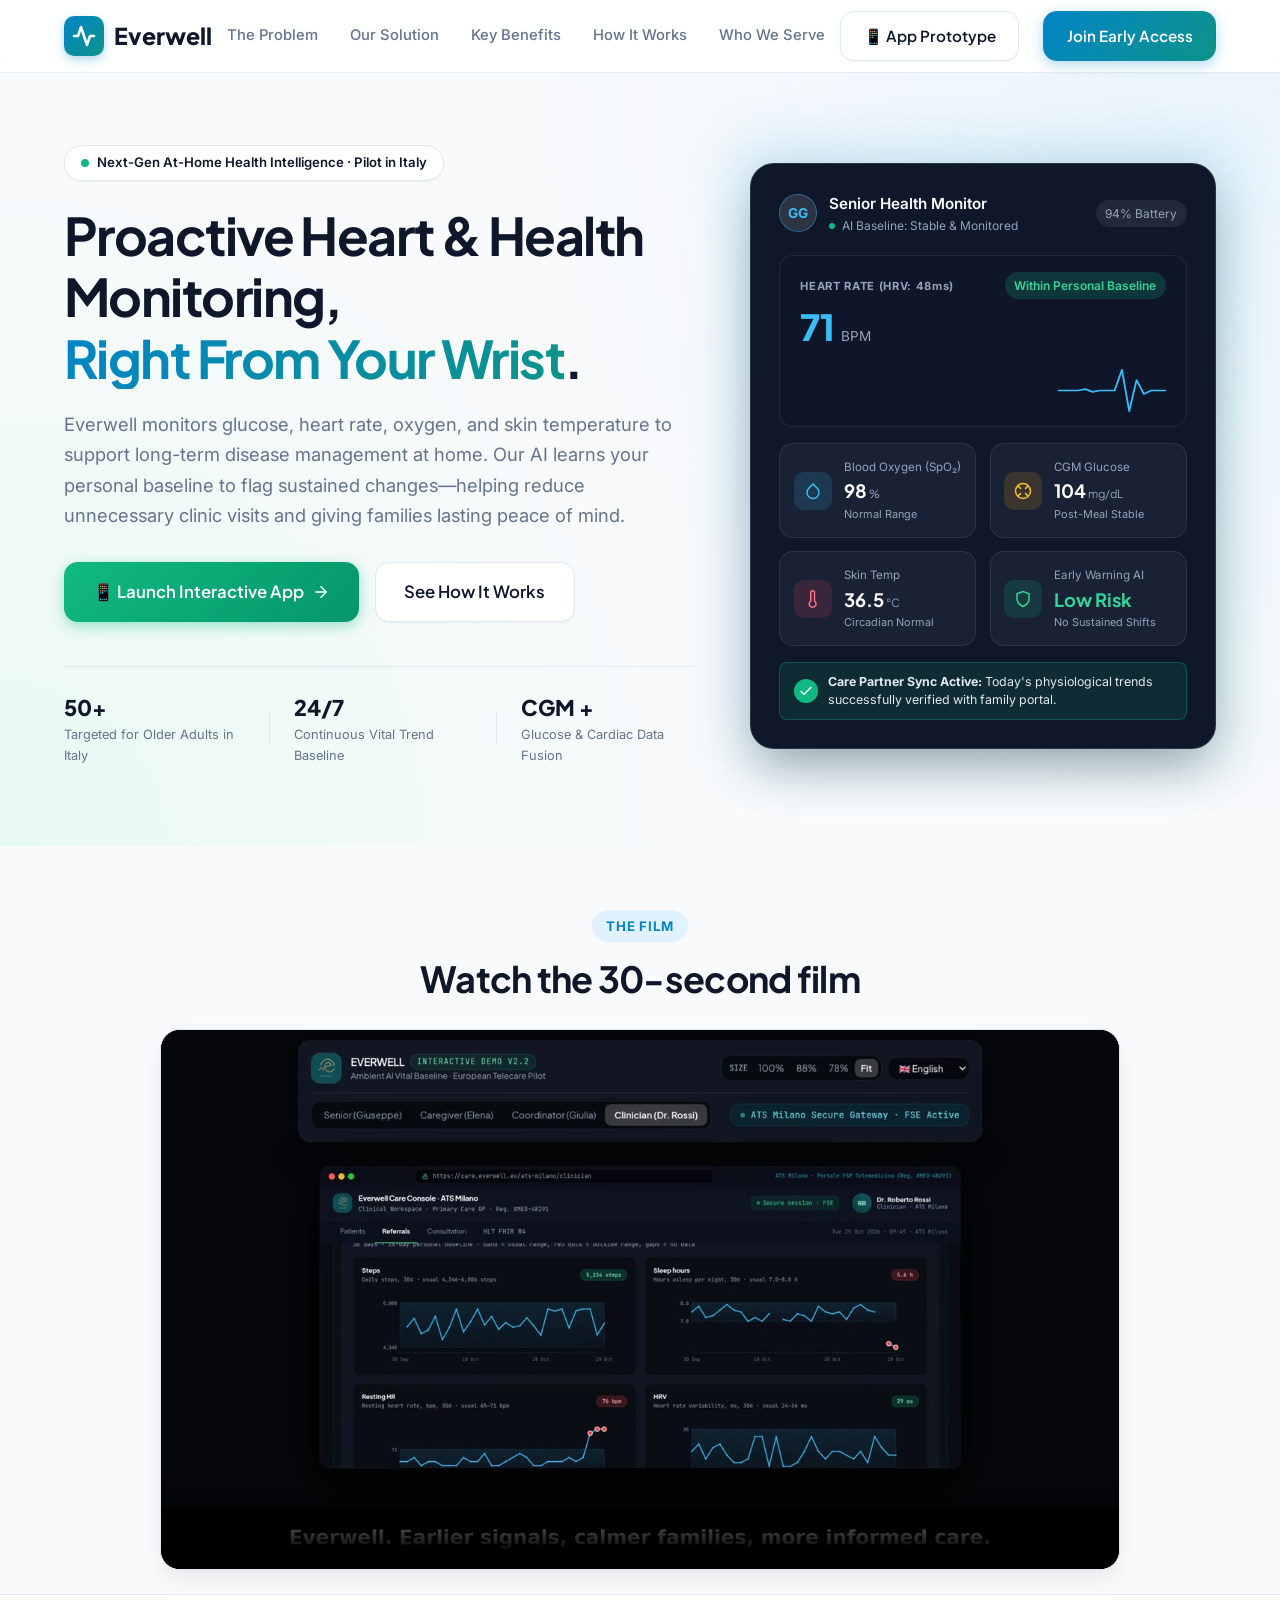
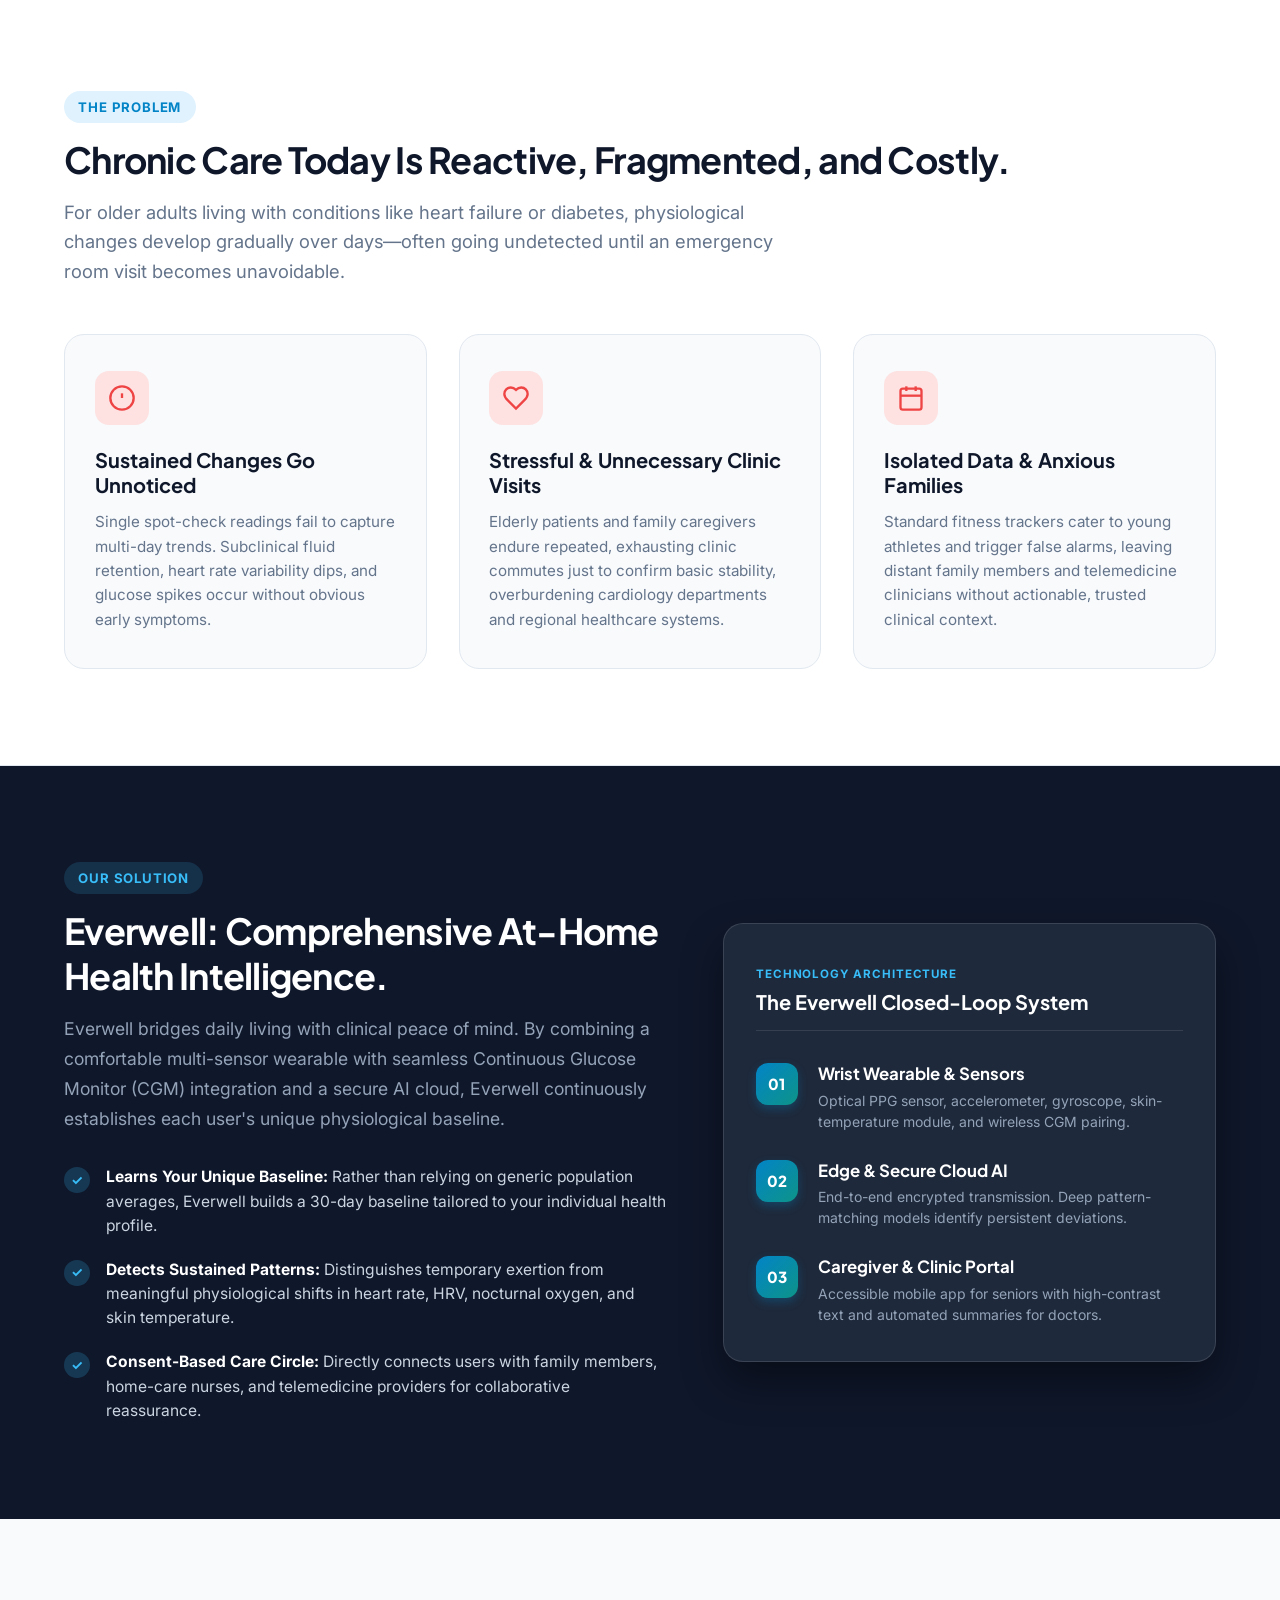
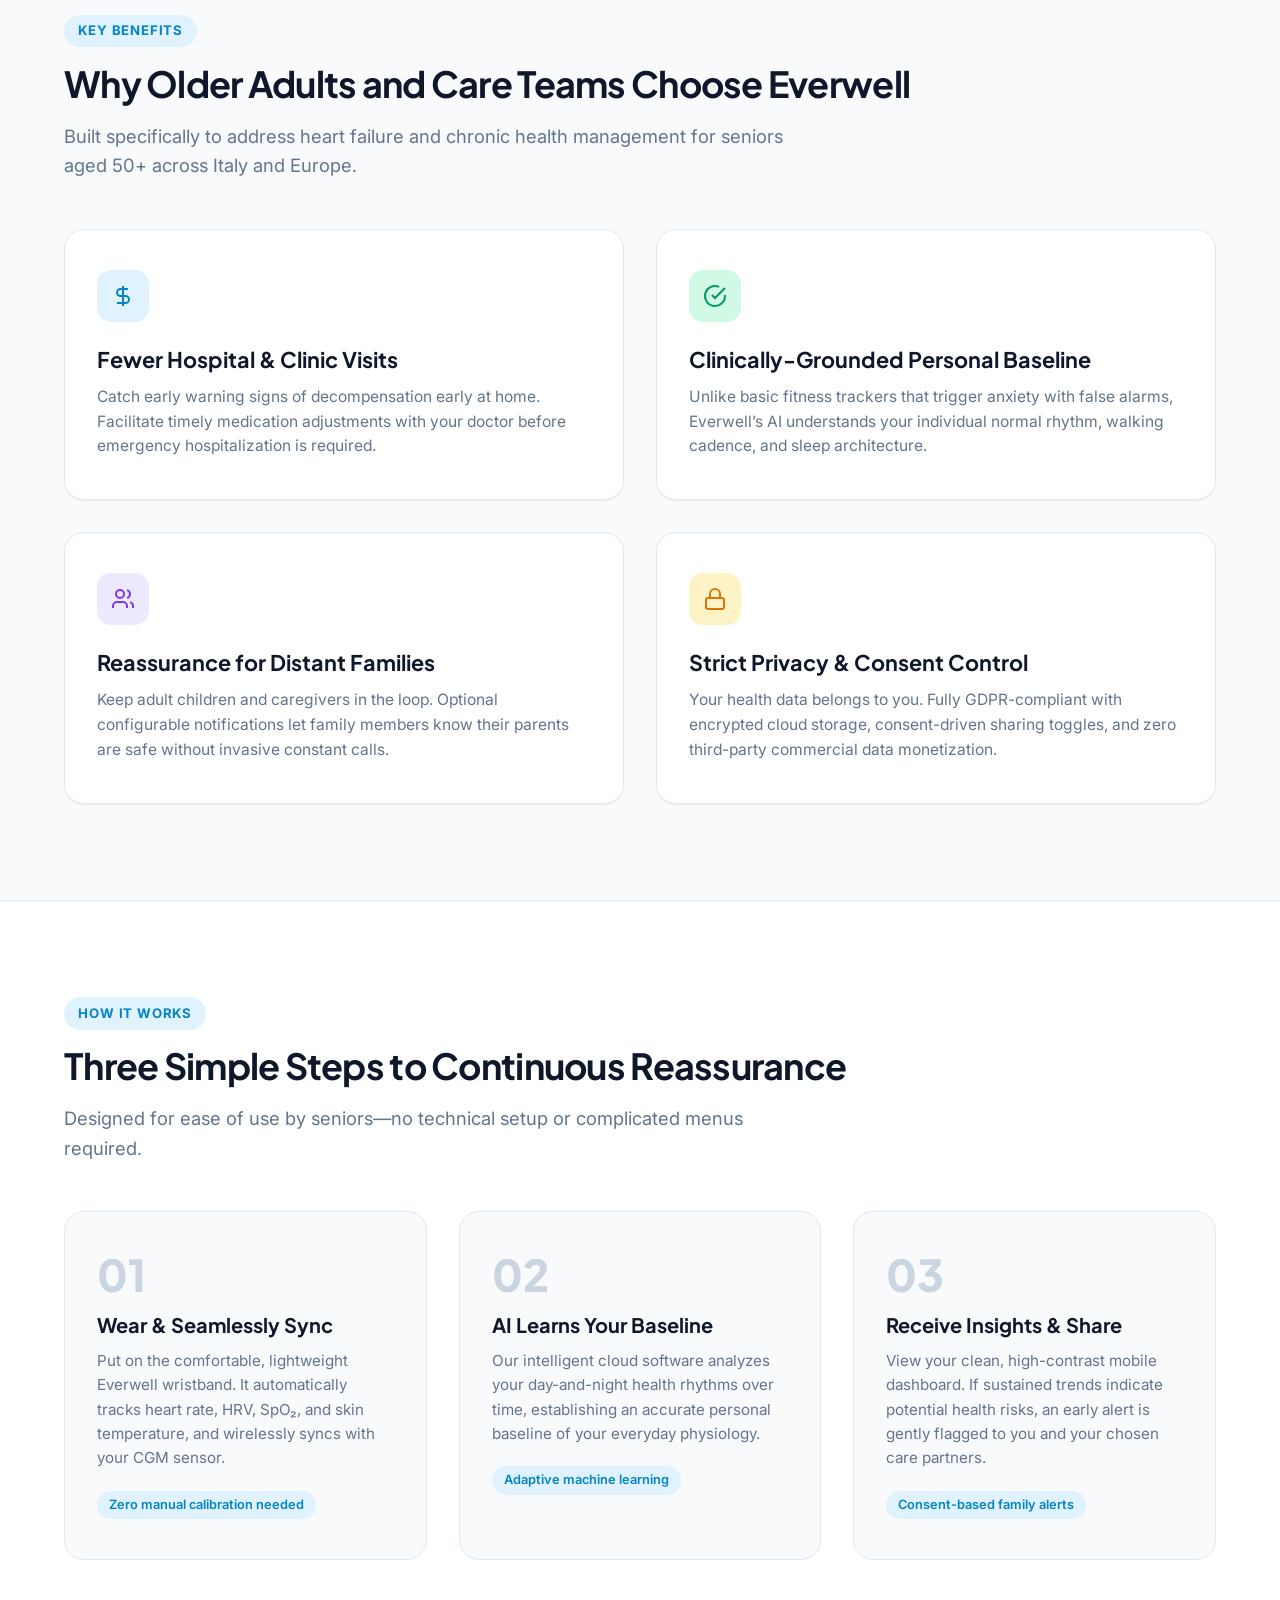
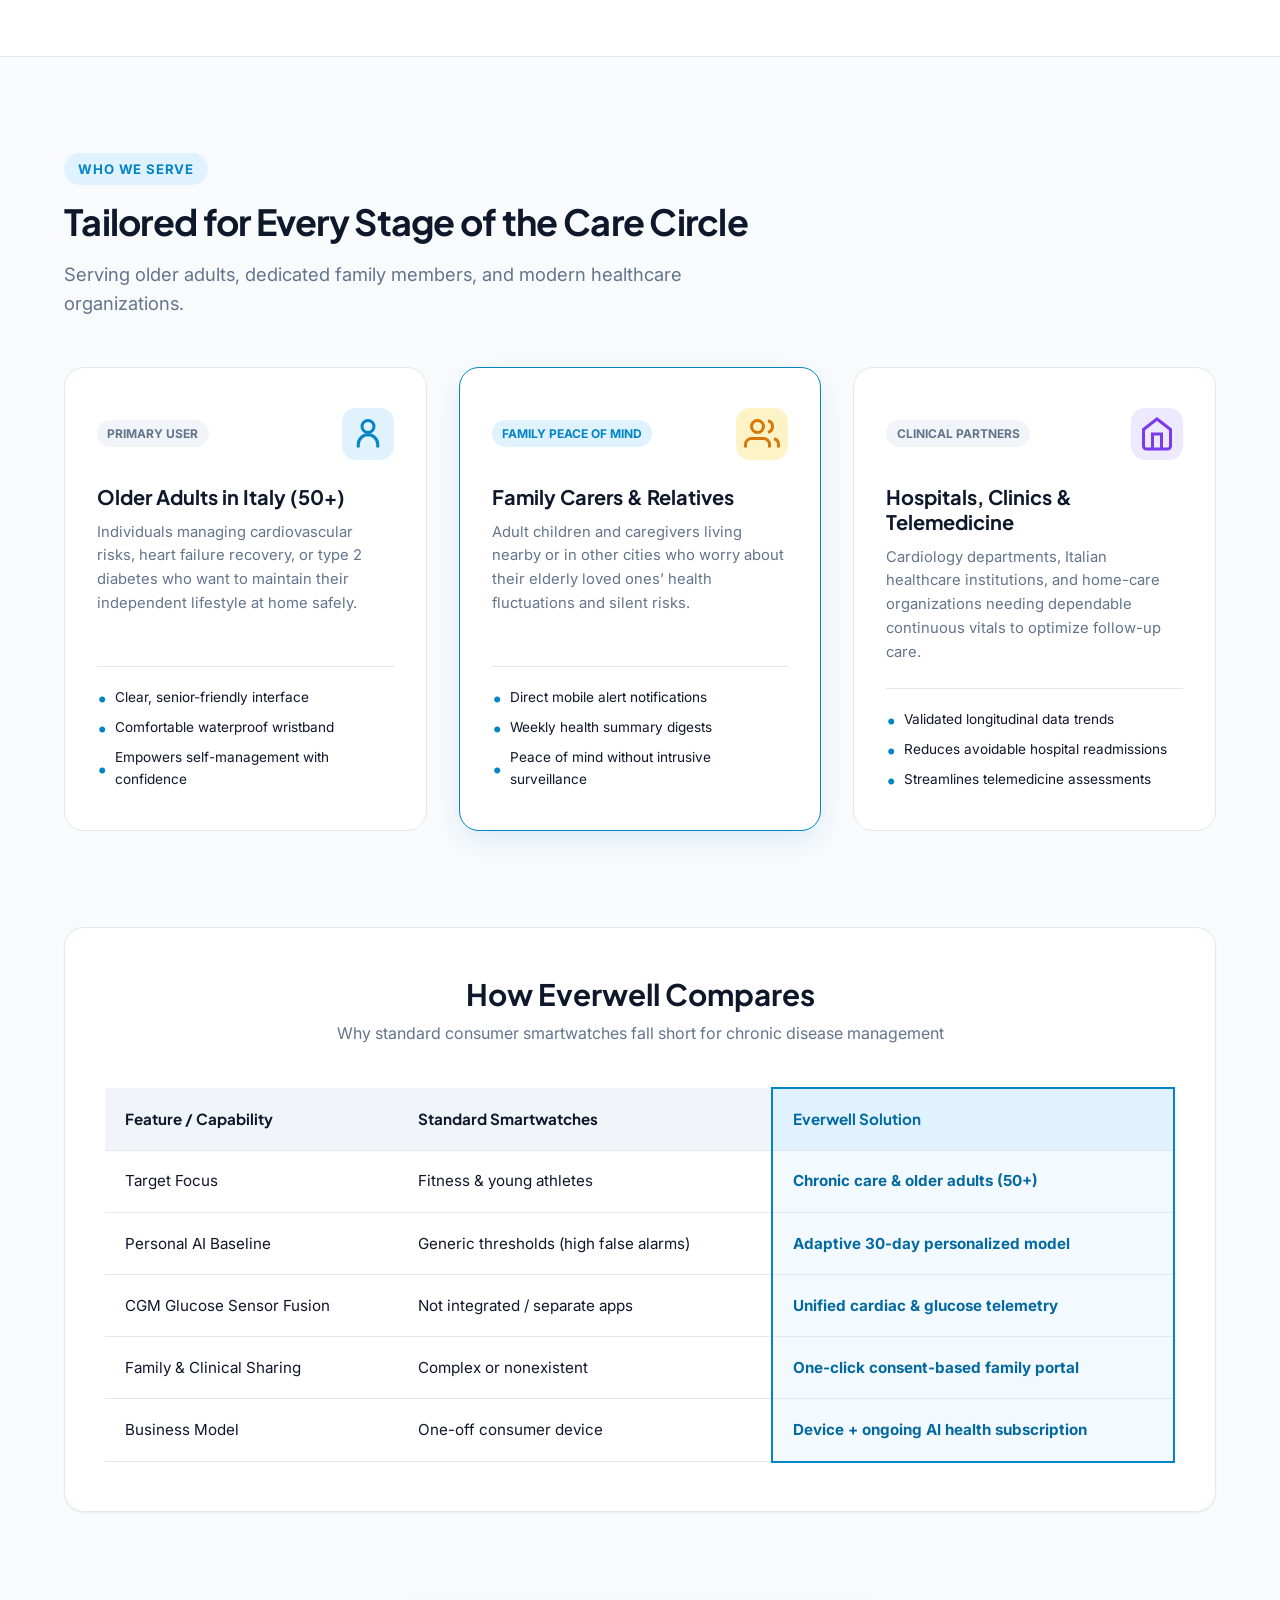
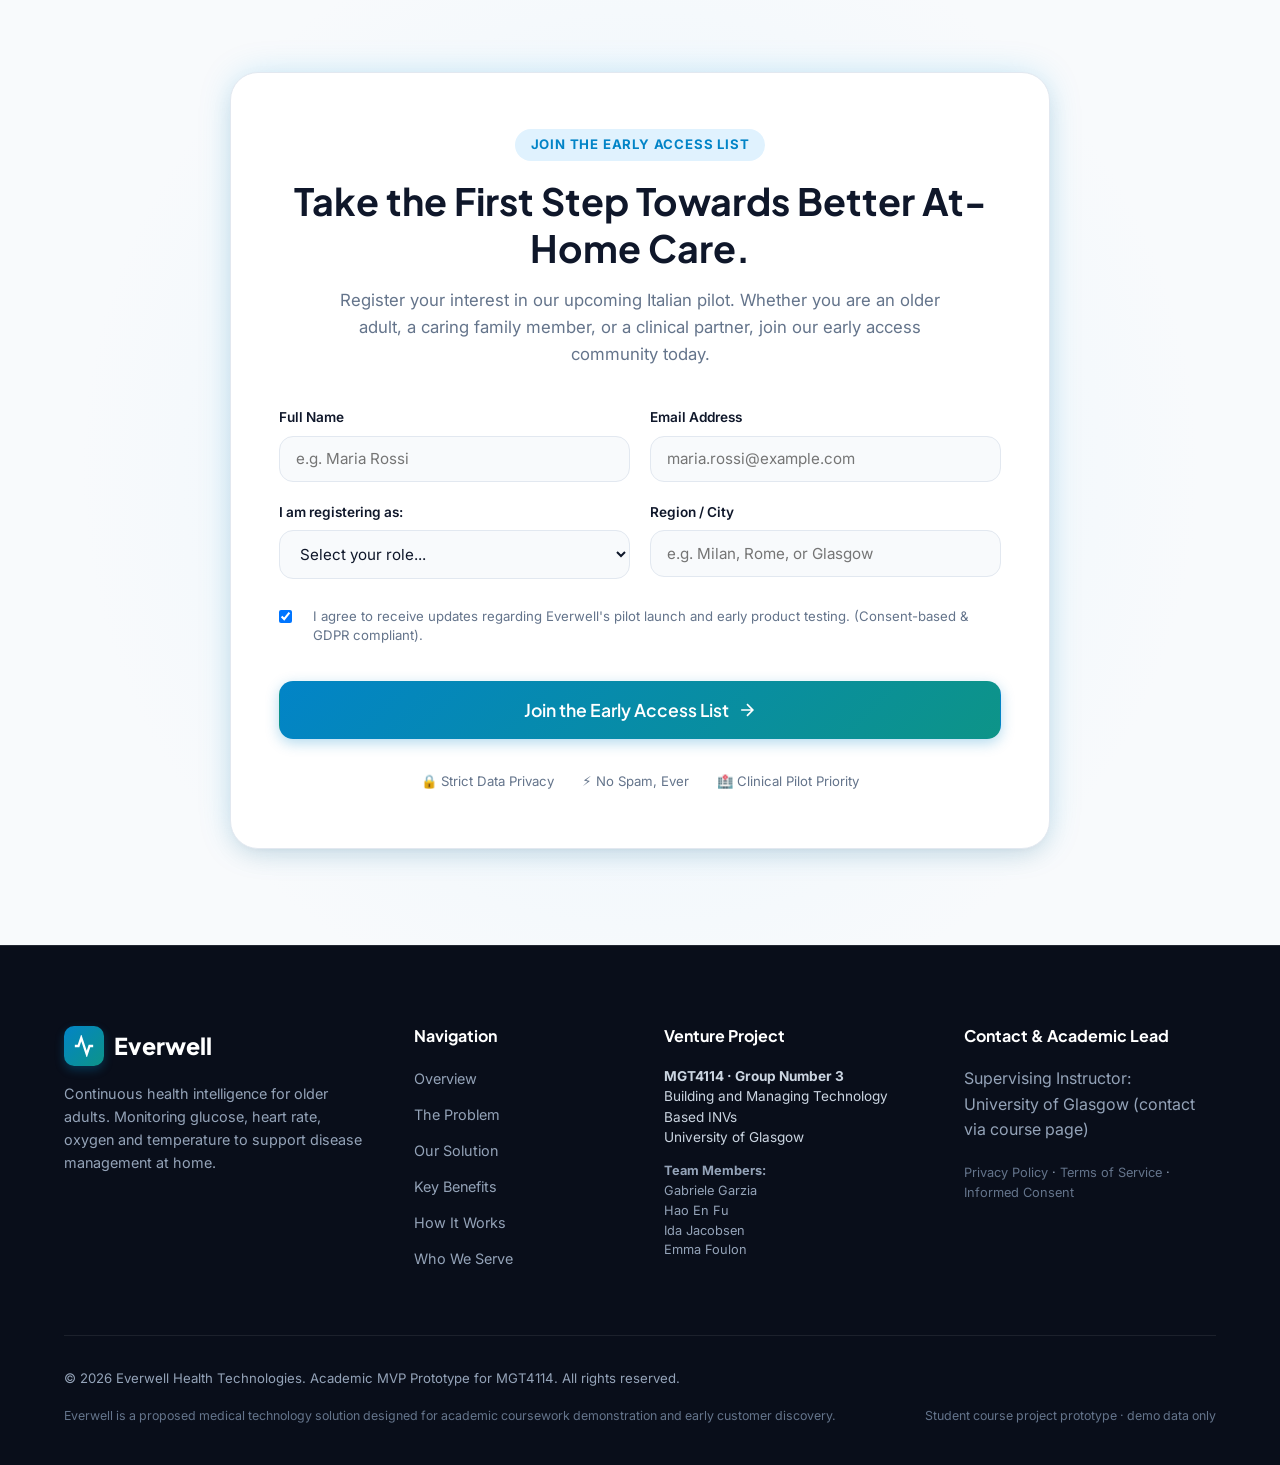
==== index.html @ 35a6221a "Publish Everwell site with app prototype and 30-second film" ====
<!DOCTYPE html>
<html lang="en">
<head>
  <meta charset="UTF-8">
  <meta name="viewport" content="width=device-width, initial-scale=1.0">
  <title>Everwell | Continuous AI Vital Monitoring & At-Home Care</title>
  <meta name="description" content="Everwell monitors glucose, heart rate, oxygen and temperature to support disease management at home and reduce unnecessary clinic visits for older adults.">
  <link rel="preconnect" href="https://fonts.googleapis.com">
  <link rel="preconnect" href="https://fonts.gstatic.com" crossorigin>
  <link href="https://fonts.googleapis.com/css2?family=Plus+Jakarta+Sans:wght@400;500;600;700;800&family=Inter:wght@300;400;500;600&display=swap" rel="stylesheet">
  <link rel="stylesheet" href="styles.css">
</head>
<body>

  <!-- Navigation Bar -->
  <header class="site-header" id="header">
    <div class="container nav-container">
      <a href="#hero" class="brand-logo">
        <div class="logo-icon">
          <svg width="24" height="24" viewBox="0 0 24 24" fill="none" stroke="currentColor" stroke-width="2.5" stroke-linecap="round" stroke-linejoin="round">
            <path d="M22 12h-4l-3 9L9 3l-3 9H2"/>
          </svg>
        </div>
        <span class="logo-text">Everwell</span>
      </a>

      <nav class="nav-links" id="navMenu">
        <a href="#problem">The Problem</a>
        <a href="#solution">Our Solution</a>
        <a href="#benefits">Key Benefits</a>
        <a href="#how-it-works">How It Works</a>
        <a href="#who-we-serve">Who We Serve</a>
      </nav>

      <div class="nav-actions">
        <a href="app.html" target="_blank" class="btn btn-secondary nav-cta" style="margin-right: 8px;">📱 App Prototype</a>
        <a href="#cta" class="btn btn-primary nav-cta">Join Early Access</a>
        <button class="mobile-toggle" id="menuToggle" aria-label="Toggle navigation">
          <span></span><span></span><span></span>
        </button>
      </div>
    </div>
  </header>

  <main>
    <!-- 2. Hero Section -->
    <section class="hero-section" id="hero">
      <div class="container hero-container">
        <div class="hero-content">
          <div class="badge-pill">
            <span class="pulse-dot"></span>
            <span>Next-Gen At-Home Health Intelligence · Pilot in Italy</span>
          </div>
          <h1 class="hero-title">
            Proactive Heart & Health Monitoring, <span class="gradient-text">Right From Your Wrist</span>.
          </h1>
          <p class="hero-subtitle">
            Everwell monitors glucose, heart rate, oxygen, and skin temperature to support long-term disease management at home. Our AI learns your personal baseline to flag sustained changes—helping reduce unnecessary clinic visits and giving families lasting peace of mind.
          </p>
          <div class="hero-cta-group">
            <a href="app.html" target="_blank" class="btn btn-primary btn-lg" style="background: linear-gradient(135deg, #10b981 0%, #059669 100%); border: none; box-shadow: 0 4px 14px rgba(16, 185, 129, 0.4);">
              <span>📱 Launch Interactive App</span>
              <svg width="18" height="18" viewBox="0 0 24 24" fill="none" stroke="currentColor" stroke-width="2" stroke-linecap="round" stroke-linejoin="round"><path d="M5 12h14M12 5l7 7-7 7"/></svg>
            </a>
            <a href="#how-it-works" class="btn btn-secondary btn-lg">
              <span>See How It Works</span>
            </a>
          </div>
          
          <div class="hero-trust-metrics">
            <div class="metric-item">
              <span class="metric-num">50+</span>
              <span class="metric-desc">Targeted for Older Adults in Italy</span>
            </div>
            <div class="metric-divider"></div>
            <div class="metric-item">
              <span class="metric-num">24/7</span>
              <span class="metric-desc">Continuous Vital Trend Baseline</span>
            </div>
            <div class="metric-divider"></div>
            <div class="metric-item">
              <span class="metric-num">CGM +</span>
              <span class="metric-desc">Glucose & Cardiac Data Fusion</span>
            </div>
          </div>
        </div>

        <div class="hero-visual">
          <div class="device-card-wrapper">
            <div class="card-glow"></div>
            <div class="vital-monitor-mockup">
              <div class="mockup-header">
                <div class="patient-info">
                  <div class="avatar-ring">
                    <span class="avatar-text">GG</span>
                  </div>
                  <div>
                    <div class="patient-name">Senior Health Monitor</div>
                    <div class="patient-status">
                      <span class="status-indicator live"></span>
                      <span>AI Baseline: Stable & Monitored</span>
                    </div>
                  </div>
                </div>
                <div class="battery-badge">94% Battery</div>
              </div>

              <!-- Main ECG / Heart Wave -->
              <div class="ecg-monitor">
                <div class="ecg-metric-row">
                  <div class="ecg-value-group">
                    <span class="ecg-label">HEART RATE (HRV: 48ms)</span>
                    <div class="ecg-number-wrap">
                      <span class="ecg-number" id="liveHeartRate">72</span>
                      <span class="ecg-unit">BPM</span>
                    </div>
                  </div>
                  <span class="trend-tag good">Within Personal Baseline</span>
                </div>
                <div class="ecg-wave-container">
                  <svg class="ecg-svg" viewBox="0 0 500 80" preserveAspectRatio="none">
                    <path class="ecg-path" d="M0,40 L60,40 L70,38 L80,42 L90,40 L110,40 L120,10 L130,70 L140,25 L150,45 L160,40 L220,40 L230,38 L240,42 L250,40 L270,40 L280,10 L290,70 L300,25 L310,45 L320,40 L380,40 L390,38 L400,42 L410,40 L430,40 L440,10 L450,70 L460,25 L470,45 L480,40 L500,40" />
                  </svg>
                </div>
              </div>

              <!-- Metrics Grid -->
              <div class="vitals-grid">
                <div class="vital-box">
                  <div class="vital-icon oxygen">
                    <svg width="18" height="18" viewBox="0 0 24 24" fill="none" stroke="currentColor" stroke-width="2"><path d="M12 2.69l5.66 5.66a8 8 0 1 1-11.31 0z"/></svg>
                  </div>
                  <div class="vital-meta">
                    <span class="vital-title">Blood Oxygen (SpO₂)</span>
                    <span class="vital-reading">98<small>%</small></span>
                    <span class="vital-sub">Normal Range</span>
                  </div>
                </div>

                <div class="vital-box">
                  <div class="vital-icon glucose">
                    <svg width="18" height="18" viewBox="0 0 24 24" fill="none" stroke="currentColor" stroke-width="2"><circle cx="12" cy="12" r="10"/><path d="m4.93 4.93 4.24 4.24"/><path d="m14.83 9.17 4.24-4.24"/><path d="m14.83 14.83 4.24 4.24"/><path d="m9.17 14.83-4.24 4.24"/></svg>
                  </div>
                  <div class="vital-meta">
                    <span class="vital-title">CGM Glucose</span>
                    <span class="vital-reading">104<small>mg/dL</small></span>
                    <span class="vital-sub">Post-Meal Stable</span>
                  </div>
                </div>

                <div class="vital-box">
                  <div class="vital-icon temp">
                    <svg width="18" height="18" viewBox="0 0 24 24" fill="none" stroke="currentColor" stroke-width="2"><path d="M14 14.76V3.5a2.5 2.5 0 0 0-5 0v11.26a4.5 4.5 0 1 0 5 0z"/></svg>
                  </div>
                  <div class="vital-meta">
                    <span class="vital-title">Skin Temp</span>
                    <span class="vital-reading">36.5<small>°C</small></span>
                    <span class="vital-sub">Circadian Normal</span>
                  </div>
                </div>

                <div class="vital-box">
                  <div class="vital-icon alert">
                    <svg width="18" height="18" viewBox="0 0 24 24" fill="none" stroke="currentColor" stroke-width="2"><path d="M12 22s8-4 8-10V5l-8-3-8 3v7c0 6 8 10 8 10z"/></svg>
                  </div>
                  <div class="vital-meta">
                    <span class="vital-title">Early Warning AI</span>
                    <span class="vital-reading status-ok">Low Risk</span>
                    <span class="vital-sub">No Sustained Shifts</span>
                  </div>
                </div>
              </div>

              <!-- Live Alert Notification Mockup -->
              <div class="mockup-alert-card">
                <div class="alert-icon-wrap">
                  <svg width="16" height="16" viewBox="0 0 24 24" fill="none" stroke="currentColor" stroke-width="2"><path d="M20 6L9 17l-5-5"/></svg>
                </div>
                <div class="alert-text">
                  <strong>Care Partner Sync Active:</strong> Today's physiological trends successfully verified with family portal.
                </div>
              </div>

            </div>
          </div>
        </div>
      </div>
    </section>

    <!-- Film Section (added) -->
    <section class="film-section" id="film" style="padding: 64px 0 24px;">
      <div class="container" style="text-align: center;">
        <div class="section-badge">The Film</div>
        <h2 class="section-title">Watch the 30-second film</h2>
        <div style="max-width: 960px; margin: 28px auto 0; border-radius: var(--radius-lg); overflow: hidden; box-shadow: var(--shadow-lg); border: 1px solid var(--border); background: #0f172a;">
          <video id="everwellFilm" controls playsinline preload="metadata" poster="assets/Everwell-ad-poster.jpg" style="display: block; width: 100%; height: auto; aspect-ratio: 16 / 9;">
            <source src="assets/Everwell-ad-28s.mp4" type="video/mp4">
            Your browser does not support embedded video. <a href="assets/Everwell-ad-28s.mp4">Download the film</a>.
          </video>
        </div>
      </div>
    </section>

    <!-- 3. The Problem Section -->
    <section class="problem-section" id="problem">
      <div class="container">
        <div class="section-badge">The Problem</div>
        <h2 class="section-title">
          Chronic Care Today Is Reactive, Fragmented, and Costly.
        </h2>
        <p class="section-lead">
          For older adults living with conditions like heart failure or diabetes, physiological changes develop gradually over days—often going undetected until an emergency room visit becomes unavoidable.
        </p>

        <div class="problem-grid">
          <div class="problem-card">
            <div class="problem-icon">
              <svg width="28" height="28" viewBox="0 0 24 24" fill="none" stroke="currentColor" stroke-width="2"><circle cx="12" cy="12" r="10"/><line x1="12" y1="8" x2="12" y2="12"/><line x1="12" y1="16" x2="12.01" y2="16"/></svg>
            </div>
            <h3>Sustained Changes Go Unnoticed</h3>
            <p>Single spot-check readings fail to capture multi-day trends. Subclinical fluid retention, heart rate variability dips, and glucose spikes occur without obvious early symptoms.</p>
          </div>

          <div class="problem-card">
            <div class="problem-icon">
              <svg width="28" height="28" viewBox="0 0 24 24" fill="none" stroke="currentColor" stroke-width="2"><path d="M19 14c1.49-1.46 3-3.21 3-5.5A5.5 5.5 0 0 0 16.5 3c-1.76 0-3 .5-4.5 2-1.5-1.5-2.74-2-4.5-2A5.5 5.5 0 0 0 2 8.5c0 2.3 1.5 4.05 3 5.5l7 7Z"/></svg>
            </div>
            <h3>Stressful & Unnecessary Clinic Visits</h3>
            <p>Elderly patients and family caregivers endure repeated, exhausting clinic commutes just to confirm basic stability, overburdening cardiology departments and regional healthcare systems.</p>
          </div>

          <div class="problem-card">
            <div class="problem-icon">
              <svg width="28" height="28" viewBox="0 0 24 24" fill="none" stroke="currentColor" stroke-width="2"><rect width="18" height="18" x="3" y="4" rx="2" ry="2"/><line x1="16" y1="2" x2="16" y2="6"/><line x1="8" y1="2" x2="8" y2="6"/><line x1="3" y1="10" x2="21" y2="10"/></svg>
            </div>
            <h3>Isolated Data & Anxious Families</h3>
            <p>Standard fitness trackers cater to young athletes and trigger false alarms, leaving distant family members and telemedicine clinicians without actionable, trusted clinical context.</p>
          </div>
        </div>
      </div>
    </section>

    <!-- 4. Our Solution Section -->
    <section class="solution-section" id="solution">
      <div class="container">
        <div class="solution-banner">
          <div class="solution-text">
            <div class="section-badge light">Our Solution</div>
            <h2 class="section-title">
              Everwell: Comprehensive At-Home Health Intelligence.
            </h2>
            <p class="solution-desc">
              Everwell bridges daily living with clinical peace of mind. By combining a comfortable multi-sensor wearable with seamless Continuous Glucose Monitor (CGM) integration and a secure AI cloud, Everwell continuously establishes each user's unique physiological baseline.
            </p>
            <ul class="solution-points">
              <li>
                <div class="check-icon">✓</div>
                <div>
                  <strong>Learns Your Unique Baseline:</strong> Rather than relying on generic population averages, Everwell builds a 30-day baseline tailored to your individual health profile.
                </div>
              </li>
              <li>
                <div class="check-icon">✓</div>
                <div>
                  <strong>Detects Sustained Patterns:</strong> Distinguishes temporary exertion from meaningful physiological shifts in heart rate, HRV, nocturnal oxygen, and skin temperature.
                </div>
              </li>
              <li>
                <div class="check-icon">✓</div>
                <div>
                  <strong>Consent-Based Care Circle:</strong> Directly connects users with family members, home-care nurses, and telemedicine providers for collaborative reassurance.
                </div>
              </li>
            </ul>
          </div>
          <div class="solution-infographic">
            <div class="tech-stack-card">
              <div class="tech-header">
                <span class="tech-tag">TECHNOLOGY ARCHITECTURE</span>
                <h4>The Everwell Closed-Loop System</h4>
              </div>
              <div class="tech-steps">
                <div class="tech-node">
                  <div class="tech-node-icon">01</div>
                  <div class="tech-node-content">
                    <h5>Wrist Wearable & Sensors</h5>
                    <p>Optical PPG sensor, accelerometer, gyroscope, skin-temperature module, and wireless CGM pairing.</p>
                  </div>
                </div>
                <div class="tech-node">
                  <div class="tech-node-icon">02</div>
                  <div class="tech-node-content">
                    <h5>Edge & Secure Cloud AI</h5>
                    <p>End-to-end encrypted transmission. Deep pattern-matching models identify persistent deviations.</p>
                  </div>
                </div>
                <div class="tech-node">
                  <div class="tech-node-icon">03</div>
                  <div class="tech-node-content">
                    <h5>Caregiver & Clinic Portal</h5>
                    <p>Accessible mobile app for seniors with high-contrast text and automated summaries for doctors.</p>
                  </div>
                </div>
              </div>
            </div>
          </div>
        </div>
      </div>
    </section>

    <!-- 5. Key Benefits Section -->
    <section class="benefits-section" id="benefits">
      <div class="container">
        <div class="section-badge">Key Benefits</div>
        <h2 class="section-title">
          Why Older Adults and Care Teams Choose Everwell
        </h2>
        <p class="section-lead">
          Built specifically to address heart failure and chronic health management for seniors aged 50+ across Italy and Europe.
        </p>

        <div class="benefits-grid">
          <div class="benefit-card">
            <div class="benefit-header-icon bg-blue">
              <svg width="24" height="24" viewBox="0 0 24 24" fill="none" stroke="currentColor" stroke-width="2"><path d="M12 2v20M17 5H9.5a3.5 3.5 0 0 0 0 7h5a3.5 3.5 0 0 1 0 7H6"/></svg>
            </div>
            <h3>Fewer Hospital & Clinic Visits</h3>
            <p>Catch early warning signs of decompensation early at home. Facilitate timely medication adjustments with your doctor before emergency hospitalization is required.</p>
          </div>

          <div class="benefit-card">
            <div class="benefit-header-icon bg-emerald">
              <svg width="24" height="24" viewBox="0 0 24 24" fill="none" stroke="currentColor" stroke-width="2"><path d="M22 11.08V12a10 10 0 1 1-5.93-9.14"/><polyline points="22 4 12 14.01 9 11.01"/></svg>
            </div>
            <h3>Clinically-Grounded Personal Baseline</h3>
            <p>Unlike basic fitness trackers that trigger anxiety with false alarms, Everwell’s AI understands your individual normal rhythm, walking cadence, and sleep architecture.</p>
          </div>

          <div class="benefit-card">
            <div class="benefit-header-icon bg-purple">
              <svg width="24" height="24" viewBox="0 0 24 24" fill="none" stroke="currentColor" stroke-width="2"><path d="M16 21v-2a4 4 0 0 0-4-4H6a4 4 0 0 0-4 4v2"/><circle cx="9" cy="7" r="4"/><path d="M22 21v-2a4 4 0 0 0-3-3.87"/><path d="M16 3.13a4 4 0 0 1 0 7.75"/></svg>
            </div>
            <h3>Reassurance for Distant Families</h3>
            <p>Keep adult children and caregivers in the loop. Optional configurable notifications let family members know their parents are safe without invasive constant calls.</p>
          </div>

          <div class="benefit-card">
            <div class="benefit-header-icon bg-amber">
              <svg width="24" height="24" viewBox="0 0 24 24" fill="none" stroke="currentColor" stroke-width="2"><rect x="3" y="11" width="18" height="11" rx="2" ry="2"/><path d="M7 11V7a5 5 0 0 1 10 0v4"/></svg>
            </div>
            <h3>Strict Privacy & Consent Control</h3>
            <p>Your health data belongs to you. Fully GDPR-compliant with encrypted cloud storage, consent-driven sharing toggles, and zero third-party commercial data monetization.</p>
          </div>
        </div>
      </div>
    </section>

    <!-- 6. How It Works Section -->
    <section class="how-it-works-section" id="how-it-works">
      <div class="container">
        <div class="section-badge">How It Works</div>
        <h2 class="section-title">
          Three Simple Steps to Continuous Reassurance
        </h2>
        <p class="section-lead">
          Designed for ease of use by seniors—no technical setup or complicated menus required.
        </p>

        <div class="steps-row">
          <div class="step-card">
            <div class="step-badge">01</div>
            <div class="step-content">
              <h3>Wear & Seamlessly Sync</h3>
              <p>Put on the comfortable, lightweight Everwell wristband. It automatically tracks heart rate, HRV, SpO₂, and skin temperature, and wirelessly syncs with your CGM sensor.</p>
              <div class="step-highlight">Zero manual calibration needed</div>
            </div>
          </div>

          <div class="step-card">
            <div class="step-badge">02</div>
            <div class="step-content">
              <h3>AI Learns Your Baseline</h3>
              <p>Our intelligent cloud software analyzes your day-and-night health rhythms over time, establishing an accurate personal baseline of your everyday physiology.</p>
              <div class="step-highlight">Adaptive machine learning</div>
            </div>
          </div>

          <div class="step-card">
            <div class="step-badge">03</div>
            <div class="step-content">
              <h3>Receive Insights & Share</h3>
              <p>View your clean, high-contrast mobile dashboard. If sustained trends indicate potential health risks, an early alert is gently flagged to you and your chosen care partners.</p>
              <div class="step-highlight">Consent-based family alerts</div>
            </div>
          </div>
        </div>
      </div>
    </section>

    <!-- 7. Who We Serve Section -->
    <section class="who-we-serve-section" id="who-we-serve">
      <div class="container">
        <div class="section-badge">Who We Serve</div>
        <h2 class="section-title">Tailored for Every Stage of the Care Circle</h2>
        <p class="section-lead">
          Serving older adults, dedicated family members, and modern healthcare organizations.
        </p>

        <div class="audience-grid">
          <div class="audience-card">
            <div class="audience-img-wrapper">
              <div class="audience-tag">Primary User</div>
              <div class="audience-avatar senior-icon">
                <svg width="36" height="36" viewBox="0 0 24 24" fill="none" stroke="currentColor" stroke-width="2"><circle cx="12" cy="7" r="4"/><path d="M5.5 21v-2a6.5 6.5 0 0 1 13 0v2"/></svg>
              </div>
            </div>
            <h3>Older Adults in Italy (50+)</h3>
            <p>Individuals managing cardiovascular risks, heart failure recovery, or type 2 diabetes who want to maintain their independent lifestyle at home safely.</p>
            <ul class="audience-list">
              <li>Clear, senior-friendly interface</li>
              <li>Comfortable waterproof wristband</li>
              <li>Empowers self-management with confidence</li>
            </ul>
          </div>

          <div class="audience-card featured">
            <div class="audience-img-wrapper">
              <div class="audience-tag featured-tag">Family Peace of Mind</div>
              <div class="audience-avatar family-icon">
                <svg width="36" height="36" viewBox="0 0 24 24" fill="none" stroke="currentColor" stroke-width="2"><path d="M17 21v-2a4 4 0 0 0-4-4H5a4 4 0 0 0-4 4v2"/><circle cx="9" cy="7" r="4"/><path d="M23 21v-2a4 4 0 0 0-3-3.87"/><path d="M16 3.13a4 4 0 0 1 0 7.75"/></svg>
              </div>
            </div>
            <h3>Family Carers & Relatives</h3>
            <p>Adult children and caregivers living nearby or in other cities who worry about their elderly loved ones’ health fluctuations and silent risks.</p>
            <ul class="audience-list">
              <li>Direct mobile alert notifications</li>
              <li>Weekly health summary digests</li>
              <li>Peace of mind without intrusive surveillance</li>
            </ul>
          </div>

          <div class="audience-card">
            <div class="audience-img-wrapper">
              <div class="audience-tag">Clinical Partners</div>
              <div class="audience-avatar clinic-icon">
                <svg width="36" height="36" viewBox="0 0 24 24" fill="none" stroke="currentColor" stroke-width="2"><path d="M3 9l9-7 9 7v11a2 2 0 0 1-2 2H5a2 2 0 0 1-2-2z"/><polyline points="9 22 9 12 15 12 15 22"/></svg>
              </div>
            </div>
            <h3>Hospitals, Clinics & Telemedicine</h3>
            <p>Cardiology departments, Italian healthcare institutions, and home-care organizations needing dependable continuous vitals to optimize follow-up care.</p>
            <ul class="audience-list">
              <li>Validated longitudinal data trends</li>
              <li>Reduces avoidable hospital readmissions</li>
              <li>Streamlines telemedicine assessments</li>
            </ul>
          </div>
        </div>
      </div>
    </section>

    <!-- Interactive ROI / Feature Comparison Mini Section -->
    <section class="differentiation-section">
      <div class="container">
        <div class="diff-card">
          <div class="diff-header">
            <h3>How Everwell Compares</h3>
            <p>Why standard consumer smartwatches fall short for chronic disease management</p>
          </div>
          <div class="table-responsive">
            <table class="comparison-table">
              <thead>
                <tr>
                  <th>Feature / Capability</th>
                  <th>Standard Smartwatches</th>
                  <th class="highlight-col">Everwell Solution</th>
                </tr>
              </thead>
              <tbody>
                <tr>
                  <td>Target Focus</td>
                  <td>Fitness & young athletes</td>
                  <td class="highlight-col"><strong>Chronic care & older adults (50+)</strong></td>
                </tr>
                <tr>
                  <td>Personal AI Baseline</td>
                  <td>Generic thresholds (high false alarms)</td>
                  <td class="highlight-col"><strong>Adaptive 30-day personalized model</strong></td>
                </tr>
                <tr>
                  <td>CGM Glucose Sensor Fusion</td>
                  <td>Not integrated / separate apps</td>
                  <td class="highlight-col"><strong>Unified cardiac & glucose telemetry</strong></td>
                </tr>
                <tr>
                  <td>Family & Clinical Sharing</td>
                  <td>Complex or nonexistent</td>
                  <td class="highlight-col"><strong>One-click consent-based family portal</strong></td>
                </tr>
                <tr>
                  <td>Business Model</td>
                  <td>One-off consumer device</td>
                  <td class="highlight-col"><strong>Device + ongoing AI health subscription</strong></td>
                </tr>
              </tbody>
            </table>
          </div>
        </div>
      </div>
    </section>

    <!-- 8. Final Call to Action Section -->
    <section class="cta-section" id="cta">
      <div class="container">
        <div class="cta-card">
          <div class="cta-badge">Join The Early Access List</div>
          <h2 class="cta-title">
            Take the First Step Towards Better At-Home Care.
          </h2>
          <p class="cta-subtitle">
            Register your interest in our upcoming Italian pilot. Whether you are an older adult, a caring family member, or a clinical partner, join our early access community today.
          </p>

          <form class="early-access-form" id="earlyAccessForm">
            <div class="form-row">
              <div class="form-group">
                <label for="userName">Full Name</label>
                <input type="text" id="userName" placeholder="e.g. Maria Rossi" required>
              </div>
              <div class="form-group">
                <label for="userEmail">Email Address</label>
                <input type="email" id="userEmail" placeholder="maria.rossi@example.com" required>
              </div>
            </div>

            <div class="form-row">
              <div class="form-group">
                <label for="userRole">I am registering as:</label>
                <select id="userRole" required>
                  <option value="" disabled selected>Select your role...</option>
                  <option value="older_adult">Older Adult (50+) / Individual</option>
                  <option value="family_carer">Family Carer / Adult Child</option>
                  <option value="doctor_clinic">Doctor / Cardiology Clinic</option>
                  <option value="telemedicine_partner">Telemedicine / Healthcare Organization</option>
                  <option value="other">Other Healthcare Enthusiast</option>
                </select>
              </div>
              <div class="form-group">
                <label for="userLocation">Region / City</label>
                <input type="text" id="userLocation" placeholder="e.g. Milan, Rome, or Glasgow">
              </div>
            </div>

            <div class="form-consent">
              <label class="checkbox-container">
                <input type="checkbox" id="consentCheck" required checked>
                <span class="checkmark"></span>
                <span>I agree to receive updates regarding Everwell's pilot launch and early product testing. (Consent-based & GDPR compliant).</span>
              </label>
            </div>

            <button type="submit" class="btn btn-primary btn-submit" id="submitBtn">
              <span>Join the Early Access List</span>
              <svg width="20" height="20" viewBox="0 0 24 24" fill="none" stroke="currentColor" stroke-width="2"><path d="M5 12h14M12 5l7 7-7 7"/></svg>
            </button>
          </form>

          <!-- Feedback Toast / Success Box -->
          <div class="submission-success" id="submissionSuccess" style="display: none;">
            <div class="success-icon">
              <svg width="32" height="32" viewBox="0 0 24 24" fill="none" stroke="currentColor" stroke-width="3"><polyline points="20 6 9 17 4 12"/></svg>
            </div>
            <h3>Benvenuto! You're on the Everwell Priority List.</h3>
            <p>Thank you for registering your interest. Our team will keep you updated on the clinical validation and trial wristband distributions in Italy.</p>
            <button class="btn btn-secondary btn-sm" id="resetFormBtn">Register another person</button>
          </div>

          <div class="cta-guarantees">
            <span>🔒 Strict Data Privacy</span>
            <span>⚡ No Spam, Ever</span>
            <span>🏥 Clinical Pilot Priority</span>
          </div>
        </div>
      </div>
    </section>
  </main>

  <!-- 9. Footer Section -->
  <footer class="site-footer">
    <div class="container footer-container">
      <div class="footer-top">
        <div class="footer-brand">
          <div class="brand-logo footer-logo">
            <div class="logo-icon">
              <svg width="22" height="22" viewBox="0 0 24 24" fill="none" stroke="currentColor" stroke-width="2.5"><path d="M22 12h-4l-3 9L9 3l-3 9H2"/></svg>
            </div>
            <span class="logo-text">Everwell</span>
          </div>
          <p class="footer-desc">
            Continuous health intelligence for older adults. Monitoring glucose, heart rate, oxygen and temperature to support disease management at home.
          </p>
        </div>

        <div class="footer-nav-col">
          <h4>Navigation</h4>
          <ul>
            <li><a href="#hero">Overview</a></li>
            <li><a href="#problem">The Problem</a></li>
            <li><a href="#solution">Our Solution</a></li>
            <li><a href="#benefits">Key Benefits</a></li>
            <li><a href="#how-it-works">How It Works</a></li>
            <li><a href="#who-we-serve">Who We Serve</a></li>
          </ul>
        </div>

        <div class="footer-nav-col">
          <h4>Venture Project</h4>
          <p class="academic-note">
            <strong>MGT4114 · Group Number 3</strong><br>
            Building and Managing Technology Based INVs<br>
            University of Glasgow
          </p>
          <div class="team-members">
            <strong>Team Members:</strong><br>
            Gabriele Garzia<br>
            Hao En Fu<br>
            Ida Jacobsen<br>
            Emma Foulon
          </div>
        </div>

        <div class="footer-nav-col">
          <h4>Contact & Academic Lead</h4>
          <p>Supervising Instructor:<br>
            University of Glasgow (contact via course page)
          </p>
          <div class="legal-links">
            <a href="#privacy">Privacy Policy</a> · 
            <a href="#terms">Terms of Service</a> · 
            <a href="#consent">Informed Consent</a>
          </div>
        </div>
      </div>

      <div class="footer-bottom">
        <p>&copy; 2026 Everwell Health Technologies. Academic MVP Prototype for MGT4114. All rights reserved.</p>
        <p class="disclaimer-text">Everwell is a proposed medical technology solution designed for academic coursework demonstration and early customer discovery.</p>
        <p class="disclaimer-text">Student course project prototype · demo data only</p>
      </div>
    </div>
  </footer>

  <script src="app.js"></script>
</body>
</html>
---- styles.css ----
/* ==========================================================================
   EVERWELL - Modern Health-Tech Landing Page Stylesheet
   MGT4114 MVP Course Project
   ========================================================================== */

:root {
  --primary: #0284c7;
  --primary-hover: #0369a1;
  --primary-light: #e0f2fe;
  --primary-gradient: linear-gradient(135deg, #0284c7 0%, #0d9488 100%);
  --secondary: #0f172a;
  --secondary-light: #1e293b;
  
  --emerald: #10b981;
  --emerald-light: #d1fae5;
  --rose: #f43f5e;
  --amber: #f59e0b;
  --purple: #8b5cf6;
  --blue: #3b82f6;

  --bg-main: #f8fafc;
  --bg-card: #ffffff;
  --bg-subtle: #f1f5f9;
  
  --text-main: #0f172a;
  --text-muted: #64748b;
  --text-light: #94a3b8;
  --text-inverse: #ffffff;
  
  --border: #e2e8f0;
  --border-focus: #38bdf8;
  
  --radius-sm: 8px;
  --radius-md: 14px;
  --radius-lg: 20px;
  --radius-full: 9999px;
  
  --shadow-sm: 0 1px 2px 0 rgb(0 0 0 / 0.05);
  --shadow-md: 0 4px 6px -1px rgb(0 0 0 / 0.07), 0 2px 4px -2px rgb(0 0 0 / 0.05);
  --shadow-lg: 0 10px 25px -3px rgb(0 0 0 / 0.08), 0 4px 6px -4px rgb(0 0 0 / 0.04);
  --shadow-glow: 0 0 35px -5px rgba(14, 165, 233, 0.25);
  
  --font-heading: 'Plus Jakarta Sans', system-ui, -apple-system, sans-serif;
  --font-body: 'Inter', system-ui, -apple-system, sans-serif;
  --transition: all 0.25s cubic-bezier(0.16, 1, 0.3, 1);
}

/* Reset & Basics */
*, *::before, *::after {
  box-sizing: border-box;
  margin: 0;
  padding: 0;
}

html {
  scroll-behavior: smooth;
  font-family: var(--font-body);
  color: var(--text-main);
  background-color: var(--bg-main);
  line-height: 1.6;
  -webkit-font-smoothing: antialiased;
}

body {
  overflow-x: hidden;
}

.container {
  width: 100%;
  max-width: 1200px;
  margin: 0 auto;
  padding: 0 1.5rem;
}

/* Typography Helpers */
h1, h2, h3, h4, h5 {
  font-family: var(--font-heading);
  color: var(--secondary);
  font-weight: 700;
  line-height: 1.25;
}

.gradient-text {
  background: var(--primary-gradient);
  -webkit-background-clip: text;
  -webkit-text-fill-color: transparent;
  display: inline-block;
}

.section-badge {
  display: inline-block;
  font-size: 0.825rem;
  font-weight: 700;
  letter-spacing: 0.06em;
  text-transform: uppercase;
  color: var(--primary);
  background: var(--primary-light);
  padding: 0.35rem 0.9rem;
  border-radius: var(--radius-full);
  margin-bottom: 0.85rem;
}

.section-badge.light {
  color: #38bdf8;
  background: rgba(56, 189, 248, 0.15);
}

.section-title {
  font-size: 2.25rem;
  letter-spacing: -0.02em;
  margin-bottom: 1rem;
}

@media (max-width: 768px) {
  .section-title {
    font-size: 1.75rem;
  }
}

.section-lead {
  font-size: 1.15rem;
  color: var(--text-muted);
  max-width: 720px;
  margin-bottom: 3rem;
}

/* Buttons */
.btn {
  display: inline-flex;
  align-items: center;
  justify-content: center;
  gap: 0.5rem;
  font-family: var(--font-heading);
  font-weight: 600;
  font-size: 0.95rem;
  padding: 0.75rem 1.4rem;
  border-radius: var(--radius-md);
  text-decoration: none;
  border: 1px solid transparent;
  cursor: pointer;
  transition: var(--transition);
}

.btn-primary {
  background: var(--primary-gradient);
  color: var(--text-inverse);
  box-shadow: 0 4px 14px rgba(2, 132, 199, 0.3);
}

.btn-primary:hover {
  transform: translateY(-2px);
  box-shadow: 0 6px 20px rgba(2, 132, 199, 0.4);
}

.btn-secondary {
  background: var(--bg-card);
  color: var(--secondary);
  border-color: var(--border);
  box-shadow: var(--shadow-sm);
}

.btn-secondary:hover {
  background: var(--bg-subtle);
  border-color: #cbd5e1;
  transform: translateY(-2px);
}

.btn-lg {
  padding: 0.95rem 1.8rem;
  font-size: 1.05rem;
  border-radius: var(--radius-md);
}

.btn-sm {
  padding: 0.5rem 1rem;
  font-size: 0.875rem;
}

/* ==========================================================================
   1. Header Section
   ========================================================================== */
.site-header {
  position: sticky;
  top: 0;
  z-index: 1000;
  background: rgba(255, 255, 255, 0.85);
  backdrop-filter: blur(12px);
  -webkit-backdrop-filter: blur(12px);
  border-bottom: 1px solid rgba(226, 232, 240, 0.8);
  transition: var(--transition);
}

.nav-container {
  display: flex;
  align-items: center;
  justify-content: space-between;
  height: 4.5rem;
}

.brand-logo {
  display: flex;
  align-items: center;
  gap: 0.65rem;
  text-decoration: none;
  font-family: var(--font-heading);
  font-weight: 800;
  font-size: 1.45rem;
  color: var(--secondary);
}

.logo-icon {
  width: 40px;
  height: 40px;
  border-radius: 10px;
  background: var(--primary-gradient);
  display: flex;
  align-items: center;
  justify-content: center;
  color: white;
  box-shadow: 0 4px 10px rgba(2, 132, 199, 0.3);
}

.nav-links {
  display: flex;
  align-items: center;
  gap: 2rem;
}

.nav-links a {
  text-decoration: none;
  font-size: 0.925rem;
  font-weight: 500;
  color: var(--text-muted);
  transition: var(--transition);
}

.nav-links a:hover {
  color: var(--primary);
}

.nav-actions {
  display: flex;
  align-items: center;
  gap: 1rem;
}

.mobile-toggle {
  display: none;
  flex-direction: column;
  gap: 5px;
  background: transparent;
  border: none;
  cursor: pointer;
  padding: 4px;
}

.mobile-toggle span {
  width: 24px;
  height: 2px;
  background: var(--secondary);
  border-radius: 2px;
  transition: var(--transition);
}

/* ==========================================================================
   2. Hero Section
   ========================================================================== */
.hero-section {
  padding: 4.5rem 0 5rem;
  position: relative;
  overflow: hidden;
  background: radial-gradient(circle at top right, rgba(224, 242, 254, 0.6), transparent 50%),
              radial-gradient(circle at bottom left, rgba(209, 250, 229, 0.4), transparent 45%);
}

.hero-container {
  display: grid;
  grid-template-columns: 1.15fr 0.85fr;
  align-items: center;
  gap: 3.5rem;
}

.badge-pill {
  display: inline-flex;
  align-items: center;
  gap: 0.5rem;
  background: rgba(255, 255, 255, 0.95);
  border: 1px solid var(--border);
  padding: 0.4rem 1rem;
  border-radius: var(--radius-full);
  font-size: 0.825rem;
  font-weight: 600;
  color: var(--secondary);
  box-shadow: var(--shadow-sm);
  margin-bottom: 1.5rem;
}

.pulse-dot {
  width: 8px;
  height: 8px;
  border-radius: 50%;
  background: var(--emerald);
  box-shadow: 0 0 0 0 rgba(16, 185, 129, 0.7);
  animation: pulse-ring 2s infinite;
}

@keyframes pulse-ring {
  0% { transform: scale(0.95); box-shadow: 0 0 0 0 rgba(16, 185, 129, 0.7); }
  70% { transform: scale(1); box-shadow: 0 0 0 8px rgba(16, 185, 129, 0); }
  100% { transform: scale(0.95); box-shadow: 0 0 0 0 rgba(16, 185, 129, 0); }
}

.hero-title {
  font-size: 3.25rem;
  letter-spacing: -0.03em;
  line-height: 1.18;
  margin-bottom: 1.25rem;
}

.hero-subtitle {
  font-size: 1.15rem;
  color: var(--text-muted);
  line-height: 1.65;
  margin-bottom: 2rem;
  max-width: 620px;
}

.hero-cta-group {
  display: flex;
  flex-wrap: wrap;
  gap: 1rem;
  margin-bottom: 2.75rem;
}

.hero-trust-metrics {
  display: flex;
  align-items: center;
  gap: 1.5rem;
  padding-top: 1.5rem;
  border-top: 1px solid var(--border);
}

.metric-item {
  display: flex;
  flex-direction: column;
}

.metric-num {
  font-family: var(--font-heading);
  font-size: 1.35rem;
  font-weight: 800;
  color: var(--secondary);
}

.metric-desc {
  font-size: 0.8rem;
  color: var(--text-muted);
}

.metric-divider {
  width: 1px;
  height: 32px;
  background: var(--border);
}

/* Device Mockup Card */
.device-card-wrapper {
  position: relative;
}

.card-glow {
  position: absolute;
  inset: -15px;
  background: var(--primary-gradient);
  filter: blur(28px);
  opacity: 0.18;
  border-radius: var(--radius-lg);
  z-index: 1;
}

.vital-monitor-mockup {
  position: relative;
  z-index: 2;
  background: #0f172a;
  color: white;
  border-radius: 24px;
  padding: 1.75rem;
  box-shadow: 0 25px 50px -12px rgba(15, 23, 42, 0.35);
  border: 1px solid rgba(255, 255, 255, 0.12);
}

.mockup-header {
  display: flex;
  align-items: center;
  justify-content: space-between;
  margin-bottom: 1.25rem;
}

.patient-info {
  display: flex;
  align-items: center;
  gap: 0.75rem;
}

.avatar-ring {
  width: 38px;
  height: 38px;
  border-radius: 50%;
  background: rgba(255, 255, 255, 0.12);
  display: flex;
  align-items: center;
  justify-content: center;
  font-weight: 700;
  font-size: 0.85rem;
  color: #38bdf8;
  border: 1px solid rgba(56, 189, 248, 0.4);
}

.patient-name {
  font-size: 0.95rem;
  font-weight: 600;
  color: #f8fafc;
}

.patient-status {
  display: flex;
  align-items: center;
  gap: 0.4rem;
  font-size: 0.75rem;
  color: #94a3b8;
}

.status-indicator.live {
  width: 6px;
  height: 6px;
  border-radius: 50%;
  background: var(--emerald);
}

.battery-badge {
  font-size: 0.75rem;
  color: #94a3b8;
  background: rgba(255, 255, 255, 0.08);
  padding: 0.25rem 0.6rem;
  border-radius: var(--radius-full);
}

/* ECG Monitor Window */
.ecg-monitor {
  background: rgba(15, 23, 42, 0.6);
  border: 1px solid rgba(255, 255, 255, 0.08);
  border-radius: var(--radius-md);
  padding: 1rem 1.25rem 0.5rem;
  margin-bottom: 1rem;
}

.ecg-metric-row {
  display: flex;
  justify-content: space-between;
  align-items: flex-start;
  margin-bottom: 0.5rem;
}

.ecg-label {
  font-size: 0.7rem;
  font-weight: 700;
  letter-spacing: 0.06em;
  color: #94a3b8;
}

.ecg-number-wrap {
  display: flex;
  align-items: baseline;
  gap: 0.35rem;
}

.ecg-number {
  font-family: var(--font-heading);
  font-size: 2.25rem;
  font-weight: 800;
  color: #38bdf8;
}

.ecg-unit {
  font-size: 0.85rem;
  color: #94a3b8;
}

.trend-tag {
  font-size: 0.75rem;
  font-weight: 600;
  padding: 0.25rem 0.6rem;
  border-radius: var(--radius-full);
}

.trend-tag.good {
  background: rgba(16, 185, 129, 0.2);
  color: #34d399;
}

.ecg-wave-container {
  width: 100%;
  height: 55px;
  overflow: hidden;
  position: relative;
}

.ecg-svg {
  width: 100%;
  height: 100%;
}

.ecg-path {
  fill: none;
  stroke: #38bdf8;
  stroke-width: 2.5;
  stroke-linecap: round;
  stroke-linejoin: round;
  stroke-dasharray: 600;
  stroke-dashoffset: 600;
  animation: draw-ecg 3s linear infinite;
}

@keyframes draw-ecg {
  0% { stroke-dashoffset: 600; }
  100% { stroke-dashoffset: 0; }
}

/* Vitals Grid */
.vitals-grid {
  display: grid;
  grid-template-columns: repeat(2, 1fr);
  gap: 0.85rem;
  margin-bottom: 1rem;
}

.vital-box {
  background: rgba(30, 41, 59, 0.7);
  border: 1px solid rgba(255, 255, 255, 0.08);
  border-radius: var(--radius-md);
  padding: 0.85rem;
  display: flex;
  align-items: center;
  gap: 0.75rem;
}

.vital-icon {
  width: 38px;
  height: 38px;
  border-radius: 10px;
  display: flex;
  align-items: center;
  justify-content: center;
  flex-shrink: 0;
}

.vital-icon.oxygen { background: rgba(56, 189, 248, 0.15); color: #38bdf8; }
.vital-icon.glucose { background: rgba(245, 158, 11, 0.15); color: #fbbf24; }
.vital-icon.temp { background: rgba(244, 63, 94, 0.15); color: #fb7185; }
.vital-icon.alert { background: rgba(16, 185, 129, 0.15); color: #34d399; }

.vital-meta {
  display: flex;
  flex-direction: column;
}

.vital-title {
  font-size: 0.725rem;
  color: #94a3b8;
}

.vital-reading {
  font-family: var(--font-heading);
  font-size: 1.15rem;
  font-weight: 700;
  color: white;
}

.vital-reading small {
  font-size: 0.7rem;
  font-weight: normal;
  color: #94a3b8;
  margin-left: 2px;
}

.vital-sub {
  font-size: 0.68rem;
  color: #94a3b8;
}

.status-ok {
  color: #34d399;
}

/* Alert Notification Card inside Mockup */
.mockup-alert-card {
  background: rgba(16, 185, 129, 0.12);
  border: 1px solid rgba(16, 185, 129, 0.3);
  border-radius: var(--radius-sm);
  padding: 0.65rem 0.85rem;
  display: flex;
  align-items: center;
  gap: 0.65rem;
}

.alert-icon-wrap {
  width: 24px;
  height: 24px;
  border-radius: 50%;
  background: var(--emerald);
  color: white;
  display: flex;
  align-items: center;
  justify-content: center;
  flex-shrink: 0;
}

.alert-text {
  font-size: 0.775rem;
  color: #e2e8f0;
  line-height: 1.4;
}

/* ==========================================================================
   3. The Problem Section
   ========================================================================== */
.problem-section {
  padding: 6rem 0;
  background: var(--bg-card);
  border-top: 1px solid var(--border);
  border-bottom: 1px solid var(--border);
}

.problem-grid {
  display: grid;
  grid-template-columns: repeat(3, 1fr);
  gap: 2rem;
}

.problem-card {
  background: var(--bg-main);
  border: 1px solid var(--border);
  border-radius: var(--radius-lg);
  padding: 2.25rem 1.85rem;
  transition: var(--transition);
}

.problem-card:hover {
  transform: translateY(-4px);
  box-shadow: var(--shadow-md);
  border-color: #cbd5e1;
}

.problem-icon {
  width: 54px;
  height: 54px;
  border-radius: 14px;
  background: #fee2e2;
  color: #ef4444;
  display: flex;
  align-items: center;
  justify-content: center;
  margin-bottom: 1.35rem;
}

.problem-card h3 {
  font-size: 1.25rem;
  margin-bottom: 0.85rem;
}

.problem-card p {
  color: var(--text-muted);
  font-size: 0.95rem;
  line-height: 1.6;
}

/* ==========================================================================
   4. Our Solution Section
   ========================================================================== */
.solution-section {
  padding: 6rem 0;
  background: #0f172a;
  color: white;
}

.solution-banner {
  display: grid;
  grid-template-columns: 1.1fr 0.9fr;
  align-items: center;
  gap: 3.5rem;
}

.solution-text .section-title {
  color: white;
}

.solution-desc {
  font-size: 1.1rem;
  color: #94a3b8;
  line-height: 1.7;
  margin-bottom: 2rem;
}

.solution-points {
  list-style: none;
  display: flex;
  flex-direction: column;
  gap: 1.25rem;
}

.solution-points li {
  display: flex;
  align-items: flex-start;
  gap: 1rem;
  font-size: 0.975rem;
  color: #cbd5e1;
  line-height: 1.55;
}

.solution-points strong {
  color: white;
}

.check-icon {
  width: 26px;
  height: 26px;
  border-radius: 50%;
  background: rgba(56, 189, 248, 0.2);
  color: #38bdf8;
  display: flex;
  align-items: center;
  justify-content: center;
  font-weight: 700;
  font-size: 0.85rem;
  flex-shrink: 0;
  margin-top: 2px;
}

.tech-stack-card {
  background: #1e293b;
  border: 1px solid rgba(255, 255, 255, 0.12);
  border-radius: var(--radius-lg);
  padding: 2.25rem 2rem;
  box-shadow: 0 20px 40px rgba(0, 0, 0, 0.4);
}

.tech-header {
  margin-bottom: 2rem;
  padding-bottom: 1rem;
  border-bottom: 1px solid rgba(255, 255, 255, 0.1);
}

.tech-tag {
  font-size: 0.725rem;
  font-weight: 700;
  letter-spacing: 0.08em;
  color: #38bdf8;
}

.tech-header h4 {
  color: white;
  font-size: 1.25rem;
  margin-top: 0.25rem;
}

.tech-steps {
  display: flex;
  flex-direction: column;
  gap: 1.75rem;
  position: relative;
}

.tech-node {
  display: flex;
  align-items: flex-start;
  gap: 1.25rem;
}

.tech-node-icon {
  width: 42px;
  height: 42px;
  border-radius: 12px;
  background: var(--primary-gradient);
  color: white;
  display: flex;
  align-items: center;
  justify-content: center;
  font-family: var(--font-heading);
  font-weight: 800;
  font-size: 0.95rem;
  flex-shrink: 0;
  box-shadow: 0 4px 10px rgba(2, 132, 199, 0.3);
}

.tech-node-content h5 {
  color: white;
  font-size: 1.05rem;
  margin-bottom: 0.35rem;
}

.tech-node-content p {
  color: #94a3b8;
  font-size: 0.875rem;
  line-height: 1.5;
}

/* ==========================================================================
   5. Key Benefits Section
   ========================================================================== */
.benefits-section {
  padding: 6rem 0;
  background: var(--bg-main);
}

.benefits-grid {
  display: grid;
  grid-template-columns: repeat(2, 1fr);
  gap: 2rem;
}

.benefit-card {
  background: var(--bg-card);
  border: 1px solid var(--border);
  border-radius: var(--radius-lg);
  padding: 2.5rem 2rem;
  box-shadow: var(--shadow-sm);
  transition: var(--transition);
}

.benefit-card:hover {
  transform: translateY(-4px);
  box-shadow: var(--shadow-md);
  border-color: #cbd5e1;
}

.benefit-header-icon {
  width: 52px;
  height: 52px;
  border-radius: 14px;
  display: flex;
  align-items: center;
  justify-content: center;
  margin-bottom: 1.5rem;
}

.bg-blue { background: #e0f2fe; color: #0284c7; }
.bg-emerald { background: #d1fae5; color: #059669; }
.bg-purple { background: #ede9fe; color: #7c3aed; }
.bg-amber { background: #fef3c7; color: #d97706; }

.benefit-card h3 {
  font-size: 1.35rem;
  margin-bottom: 0.75rem;
}

.benefit-card p {
  color: var(--text-muted);
  font-size: 0.975rem;
  line-height: 1.6;
}

/* ==========================================================================
   6. How It Works Section
   ========================================================================== */
.how-it-works-section {
  padding: 6rem 0;
  background: var(--bg-card);
  border-top: 1px solid var(--border);
  border-bottom: 1px solid var(--border);
}

.steps-row {
  display: grid;
  grid-template-columns: repeat(3, 1fr);
  gap: 2rem;
  position: relative;
}

.step-card {
  background: var(--bg-main);
  border: 1px solid var(--border);
  border-radius: var(--radius-lg);
  padding: 2.5rem 2rem;
  position: relative;
  display: flex;
  flex-direction: column;
  transition: var(--transition);
}

.step-card:hover {
  border-color: var(--primary);
  transform: translateY(-4px);
  box-shadow: var(--shadow-md);
}

.step-badge {
  font-family: var(--font-heading);
  font-size: 2.75rem;
  font-weight: 800;
  color: #cbd5e1;
  margin-bottom: 1rem;
  line-height: 1;
}

.step-content h3 {
  font-size: 1.25rem;
  margin-bottom: 0.75rem;
}

.step-content p {
  color: var(--text-muted);
  font-size: 0.95rem;
  line-height: 1.6;
  margin-bottom: 1.25rem;
}

.step-highlight {
  display: inline-block;
  font-size: 0.8rem;
  font-weight: 600;
  color: var(--primary);
  background: var(--primary-light);
  padding: 0.25rem 0.75rem;
  border-radius: var(--radius-full);
}

/* ==========================================================================
   7. Who We Serve Section
   ========================================================================== */
.who-we-serve-section {
  padding: 6rem 0;
  background: var(--bg-main);
}

.audience-grid {
  display: grid;
  grid-template-columns: repeat(3, 1fr);
  gap: 2rem;
  align-items: stretch;
}

.audience-card {
  background: var(--bg-card);
  border: 1px solid var(--border);
  border-radius: var(--radius-lg);
  padding: 2.5rem 2rem;
  display: flex;
  flex-direction: column;
  transition: var(--transition);
}

.audience-card.featured {
  border-color: var(--primary);
  box-shadow: 0 10px 30px -5px rgba(2, 132, 199, 0.15);
  position: relative;
}

.audience-img-wrapper {
  display: flex;
  align-items: center;
  justify-content: space-between;
  margin-bottom: 1.5rem;
}

.audience-tag {
  font-size: 0.75rem;
  font-weight: 700;
  text-transform: uppercase;
  color: var(--text-muted);
  background: var(--bg-subtle);
  padding: 0.25rem 0.65rem;
  border-radius: var(--radius-full);
}

.featured-tag {
  color: var(--primary);
  background: var(--primary-light);
}

.audience-avatar {
  width: 52px;
  height: 52px;
  border-radius: 14px;
  display: flex;
  align-items: center;
  justify-content: center;
}

.senior-icon { background: #e0f2fe; color: #0284c7; }
.family-icon { background: #fef3c7; color: #d97706; }
.clinic-icon { background: #ede9fe; color: #7c3aed; }

.audience-card h3 {
  font-size: 1.25rem;
  margin-bottom: 0.75rem;
}

.audience-card p {
  color: var(--text-muted);
  font-size: 0.925rem;
  line-height: 1.6;
  margin-bottom: 1.5rem;
}

.audience-list {
  list-style: none;
  margin-top: auto;
  display: flex;
  flex-direction: column;
  gap: 0.5rem;
  border-top: 1px solid var(--border);
  padding-top: 1.25rem;
}

.audience-list li {
  font-size: 0.85rem;
  color: var(--text-main);
  display: flex;
  align-items: center;
  gap: 0.5rem;
}

.audience-list li::before {
  content: "•";
  color: var(--primary);
  font-size: 1.2rem;
  line-height: 0;
}

/* ==========================================================================
   Comparison Table Section
   ========================================================================== */
.differentiation-section {
  padding: 0 0 5rem;
  background: var(--bg-main);
}

.diff-card {
  background: var(--bg-card);
  border: 1px solid var(--border);
  border-radius: var(--radius-lg);
  padding: 3rem 2.5rem;
  box-shadow: var(--shadow-sm);
}

.diff-header {
  text-align: center;
  margin-bottom: 2.5rem;
}

.diff-header h3 {
  font-size: 1.85rem;
  margin-bottom: 0.5rem;
}

.diff-header p {
  color: var(--text-muted);
  font-size: 1rem;
}

.table-responsive {
  overflow-x: auto;
}

.comparison-table {
  width: 100%;
  border-collapse: collapse;
  font-size: 0.95rem;
}

.comparison-table th,
.comparison-table td {
  padding: 1.15rem 1.25rem;
  text-align: left;
  border-bottom: 1px solid var(--border);
}

.comparison-table th {
  font-family: var(--font-heading);
  font-weight: 700;
  color: var(--secondary);
  background: var(--bg-subtle);
}

.comparison-table .highlight-col {
  background: rgba(224, 242, 254, 0.4);
  color: #0369a1;
  border-left: 2px solid var(--primary);
  border-right: 2px solid var(--primary);
}

.comparison-table thead th.highlight-col {
  background: var(--primary-light);
  color: var(--primary-hover);
  border-top: 2px solid var(--primary);
}

.comparison-table tbody tr:last-child td.highlight-col {
  border-bottom: 2px solid var(--primary);
}

/* ==========================================================================
   8. Final Call to Action Section
   ========================================================================== */
.cta-section {
  padding: 5rem 0 6rem;
  background: radial-gradient(circle at center, rgba(224, 242, 254, 0.7), transparent 70%);
}

.cta-card {
  background: var(--bg-card);
  border: 1px solid var(--border);
  border-radius: 28px;
  padding: 3.5rem 3rem;
  max-width: 820px;
  margin: 0 auto;
  box-shadow: var(--shadow-lg), var(--shadow-glow);
  text-align: center;
}

.cta-badge {
  display: inline-block;
  font-size: 0.825rem;
  font-weight: 700;
  text-transform: uppercase;
  letter-spacing: 0.06em;
  color: var(--primary);
  background: var(--primary-light);
  padding: 0.35rem 1rem;
  border-radius: var(--radius-full);
  margin-bottom: 1rem;
}

.cta-title {
  font-size: 2.35rem;
  margin-bottom: 1rem;
}

.cta-subtitle {
  color: var(--text-muted);
  font-size: 1.05rem;
  max-width: 620px;
  margin: 0 auto 2.5rem;
  line-height: 1.6;
}

.early-access-form {
  text-align: left;
  display: flex;
  flex-direction: column;
  gap: 1.25rem;
}

.form-row {
  display: grid;
  grid-template-columns: 1fr 1fr;
  gap: 1.25rem;
}

.form-group {
  display: flex;
  flex-direction: column;
  gap: 0.4rem;
}

.form-group label {
  font-size: 0.85rem;
  font-weight: 600;
  color: var(--secondary);
}

.form-group input,
.form-group select {
  font-family: var(--font-body);
  font-size: 0.95rem;
  padding: 0.8rem 1rem;
  border-radius: var(--radius-md);
  border: 1px solid var(--border);
  background: var(--bg-main);
  color: var(--text-main);
  outline: none;
  transition: var(--transition);
}

.form-group input:focus,
.form-group select:focus {
  border-color: var(--primary);
  background: white;
  box-shadow: 0 0 0 3px rgba(2, 132, 199, 0.15);
}

.form-consent {
  margin: 0.5rem 0;
}

.checkbox-container {
  display: flex;
  align-items: flex-start;
  gap: 0.65rem;
  font-size: 0.825rem;
  color: var(--text-muted);
  cursor: pointer;
  line-height: 1.45;
}

.checkbox-container input {
  margin-top: 3px;
  cursor: pointer;
}

.btn-submit {
  width: 100%;
  padding: 1.05rem;
  font-size: 1.1rem;
  border-radius: var(--radius-md);
  margin-top: 0.5rem;
}

.cta-guarantees {
  display: flex;
  justify-content: center;
  gap: 1.75rem;
  margin-top: 2rem;
  font-size: 0.825rem;
  color: var(--text-muted);
}

/* Success state box */
.submission-success {
  background: #f0fdf4;
  border: 1px solid #bbf7d0;
  border-radius: var(--radius-lg);
  padding: 2.5rem;
  text-align: center;
}

.success-icon {
  width: 56px;
  height: 56px;
  border-radius: 50%;
  background: var(--emerald);
  color: white;
  display: flex;
  align-items: center;
  justify-content: center;
  margin: 0 auto 1.25rem;
}

.submission-success h3 {
  font-size: 1.5rem;
  color: #14532d;
  margin-bottom: 0.75rem;
}

.submission-success p {
  color: #166534;
  font-size: 0.975rem;
  max-width: 500px;
  margin: 0 auto 1.5rem;
}

/* ==========================================================================
   9. Footer Section
   ========================================================================== */
.site-footer {
  background: #090e1a;
  color: #94a3b8;
  padding: 5rem 0 2.5rem;
  border-top: 1px solid rgba(255, 255, 255, 0.1);
}

.footer-top {
  display: grid;
  grid-template-columns: 1.5fr 1fr 1.25fr 1.25fr;
  gap: 3rem;
  margin-bottom: 4rem;
}

.footer-logo {
  color: white;
  margin-bottom: 1rem;
}

.footer-desc {
  font-size: 0.9rem;
  line-height: 1.6;
  max-width: 320px;
}

.footer-nav-col h4 {
  color: white;
  font-size: 1rem;
  margin-bottom: 1.25rem;
}

.footer-nav-col ul {
  list-style: none;
  display: flex;
  flex-direction: column;
  gap: 0.65rem;
}

.footer-nav-col ul a {
  color: #94a3b8;
  text-decoration: none;
  font-size: 0.9rem;
  transition: var(--transition);
}

.footer-nav-col ul a:hover {
  color: white;
}

.academic-note {
  font-size: 0.85rem;
  color: #cbd5e1;
  line-height: 1.5;
  margin-bottom: 0.85rem;
}

.team-members {
  font-size: 0.8rem;
  line-height: 1.55;
  color: #94a3b8;
}

.email-link {
  color: #38bdf8;
  text-decoration: none;
  font-size: 0.85rem;
  display: inline-block;
  margin-top: 0.25rem;
}

.email-link:hover {
  text-decoration: underline;
}

.legal-links {
  margin-top: 1.25rem;
  font-size: 0.8rem;
}

.legal-links a {
  color: #64748b;
  text-decoration: none;
  transition: var(--transition);
}

.legal-links a:hover {
  color: #94a3b8;
}

.footer-bottom {
  border-top: 1px solid rgba(255, 255, 255, 0.08);
  padding-top: 2rem;
  display: flex;
  justify-content: space-between;
  align-items: center;
  flex-wrap: wrap;
  gap: 1rem;
  font-size: 0.825rem;
}

.disclaimer-text {
  color: #64748b;
  font-size: 0.775rem;
}

/* ==========================================================================
   Responsive Breakpoints
   ========================================================================== */
@media (max-width: 1024px) {
  .hero-container {
    grid-template-columns: 1fr;
    gap: 3rem;
  }
  
  .solution-banner {
    grid-template-columns: 1fr;
    gap: 2.5rem;
  }
  
  .problem-grid,
  .steps-row,
  .audience-grid {
    grid-template-columns: 1fr;
  }
  
  .benefits-grid {
    grid-template-columns: 1fr;
  }
  
  .footer-top {
    grid-template-columns: 1fr 1fr;
    gap: 2.5rem;
  }
}

@media (max-width: 768px) {
  .site-header {
    padding: 0.25rem 0;
  }
  
  .nav-links {
    display: none;
    position: absolute;
    top: 4.5rem;
    left: 0;
    right: 0;
    background: white;
    flex-direction: column;
    padding: 1.5rem;
    box-shadow: var(--shadow-lg);
    border-bottom: 1px solid var(--border);
  }
  
  .nav-links.active {
    display: flex;
  }
  
  .mobile-toggle {
    display: flex;
  }
  
  .hero-title {
    font-size: 2.35rem;
  }
  
  .form-row {
    grid-template-columns: 1fr;
  }
  
  .cta-card {
    padding: 2.5rem 1.5rem;
  }
  
  .footer-top {
    grid-template-columns: 1fr;
  }
  
  .footer-bottom {
    flex-direction: column;
    text-align: center;
  }
}
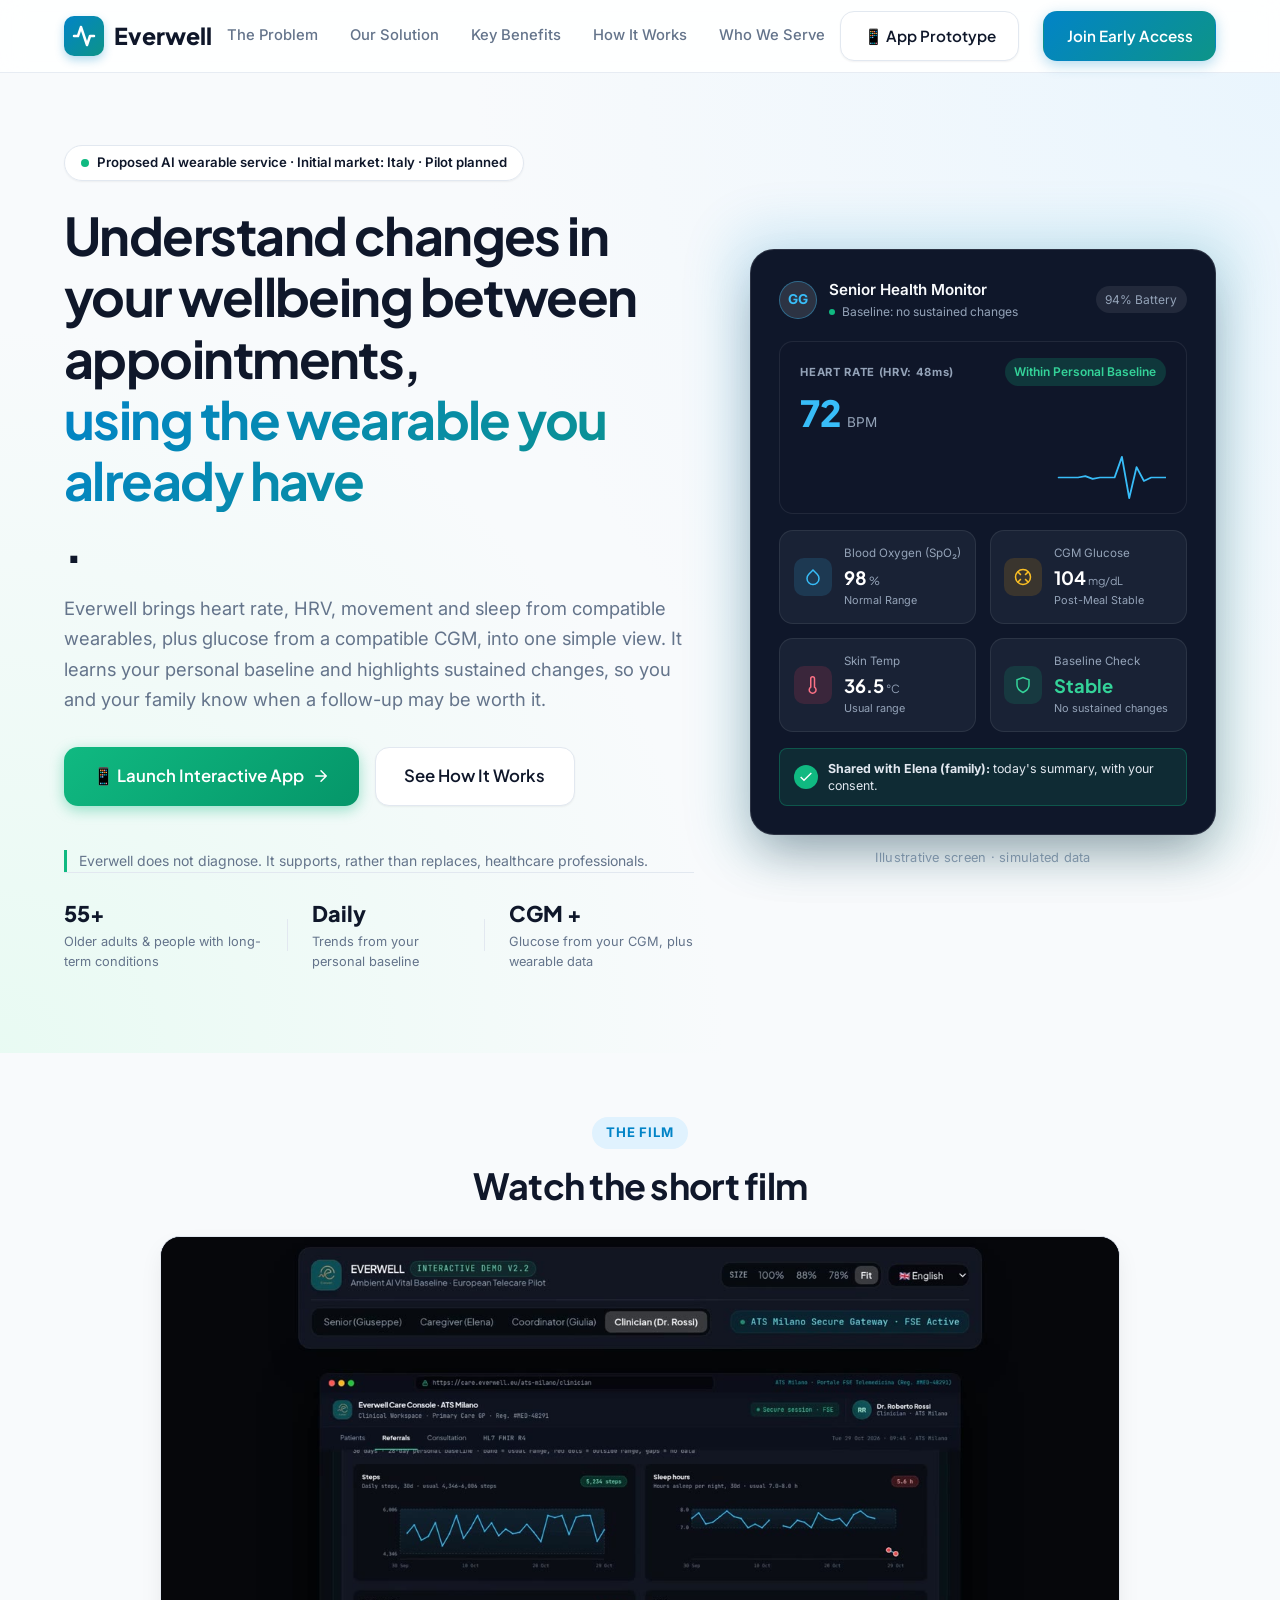
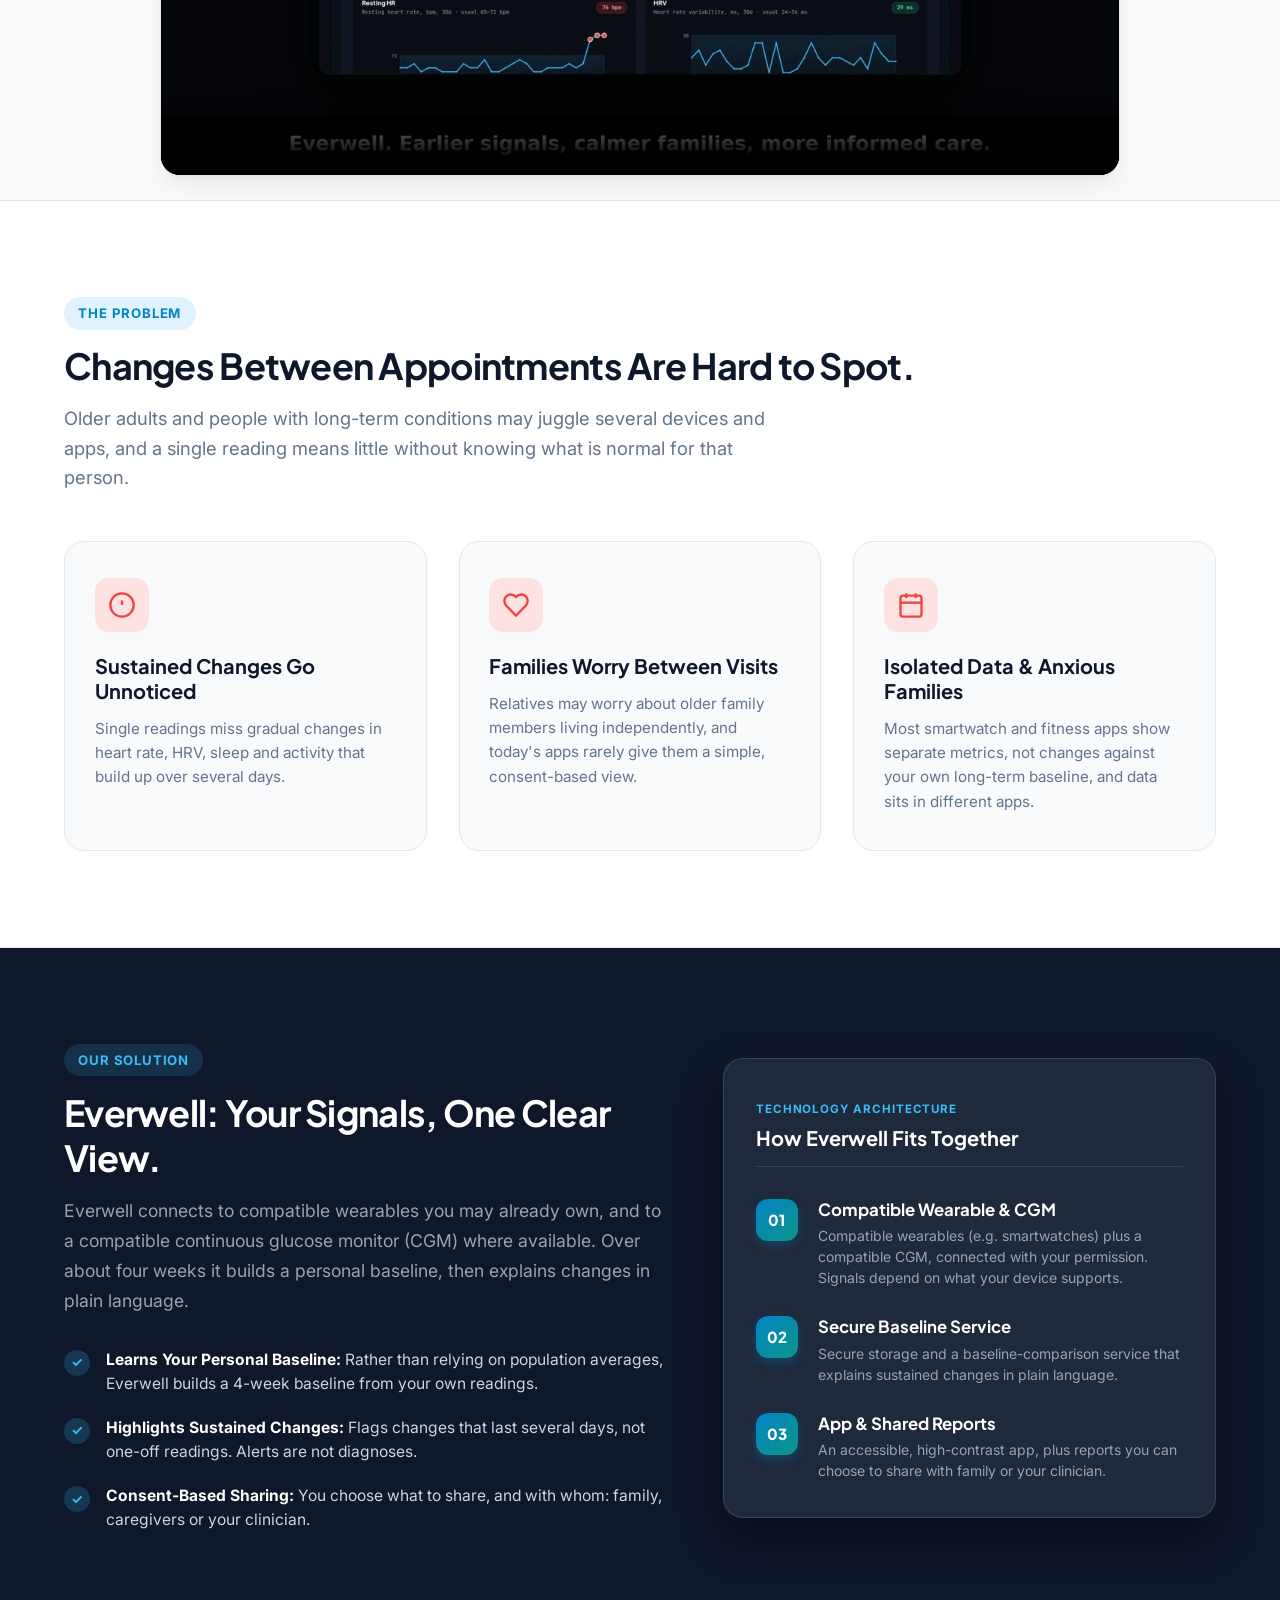
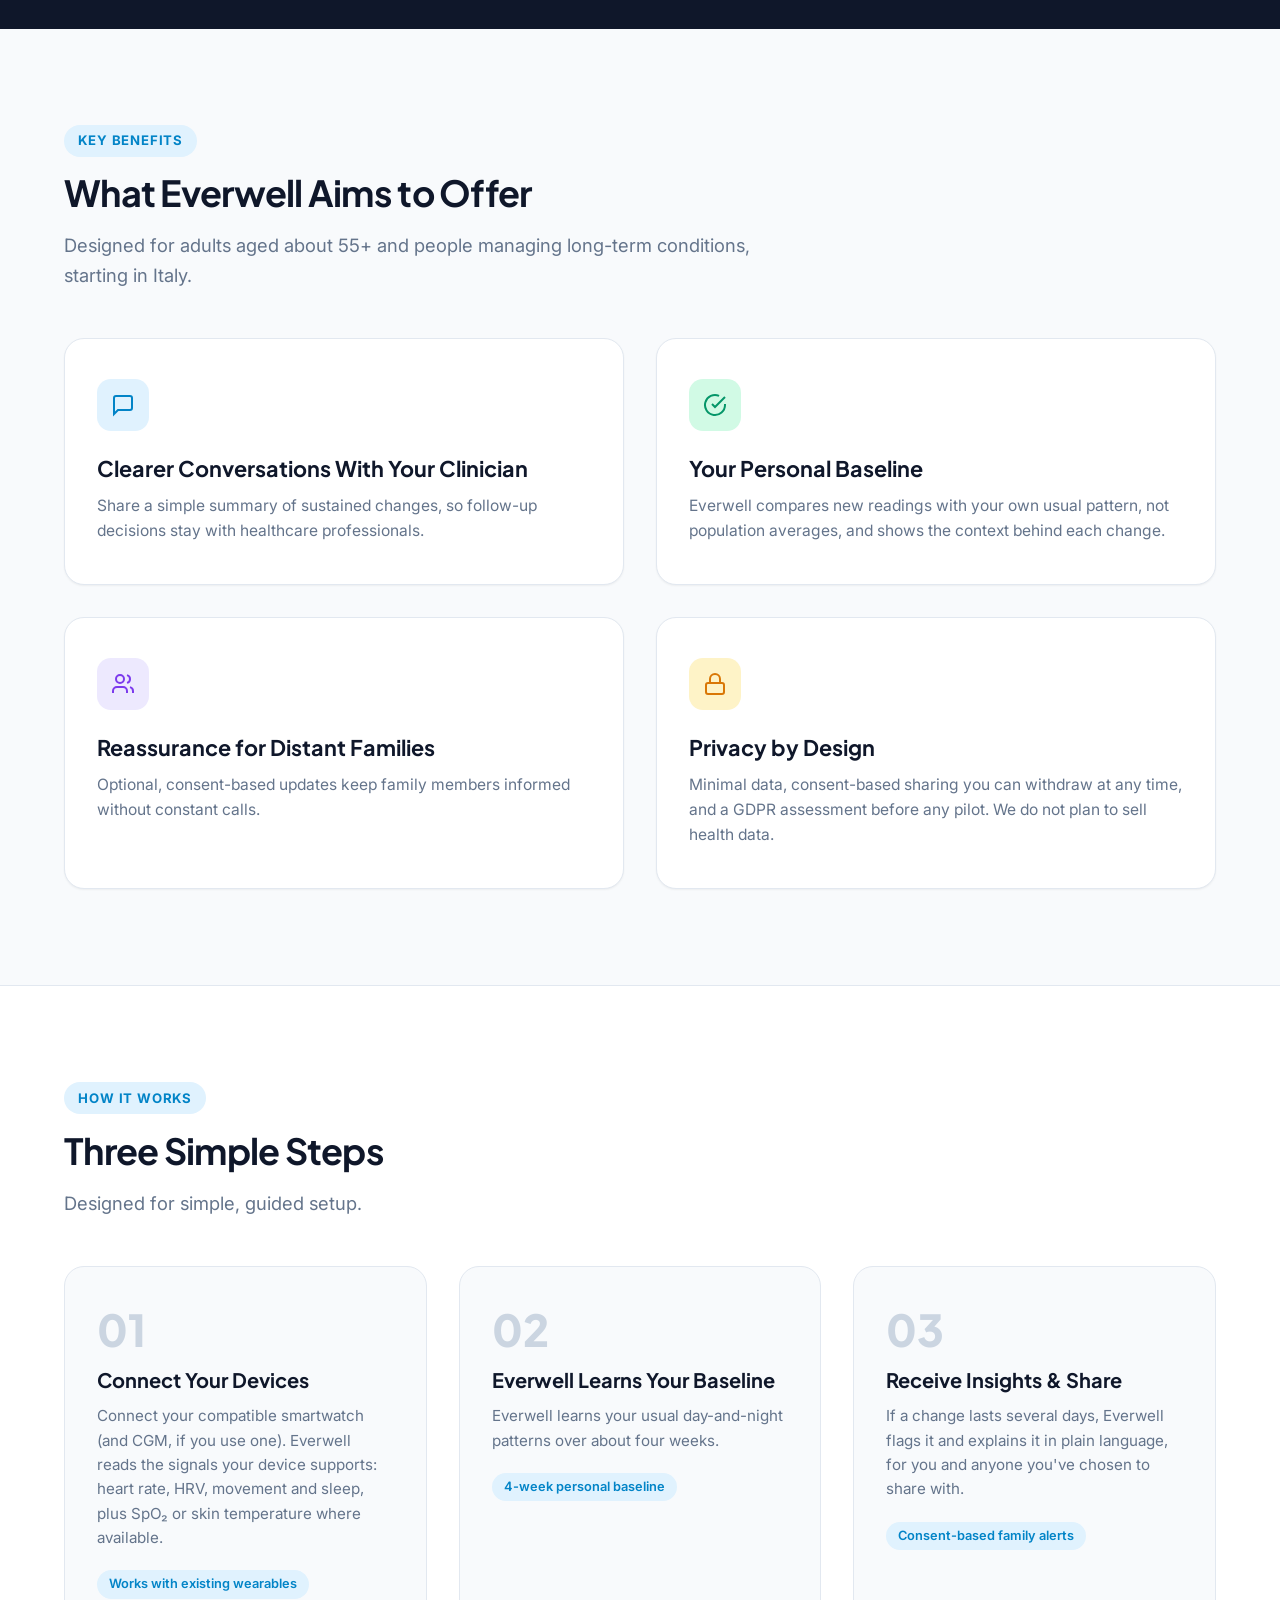
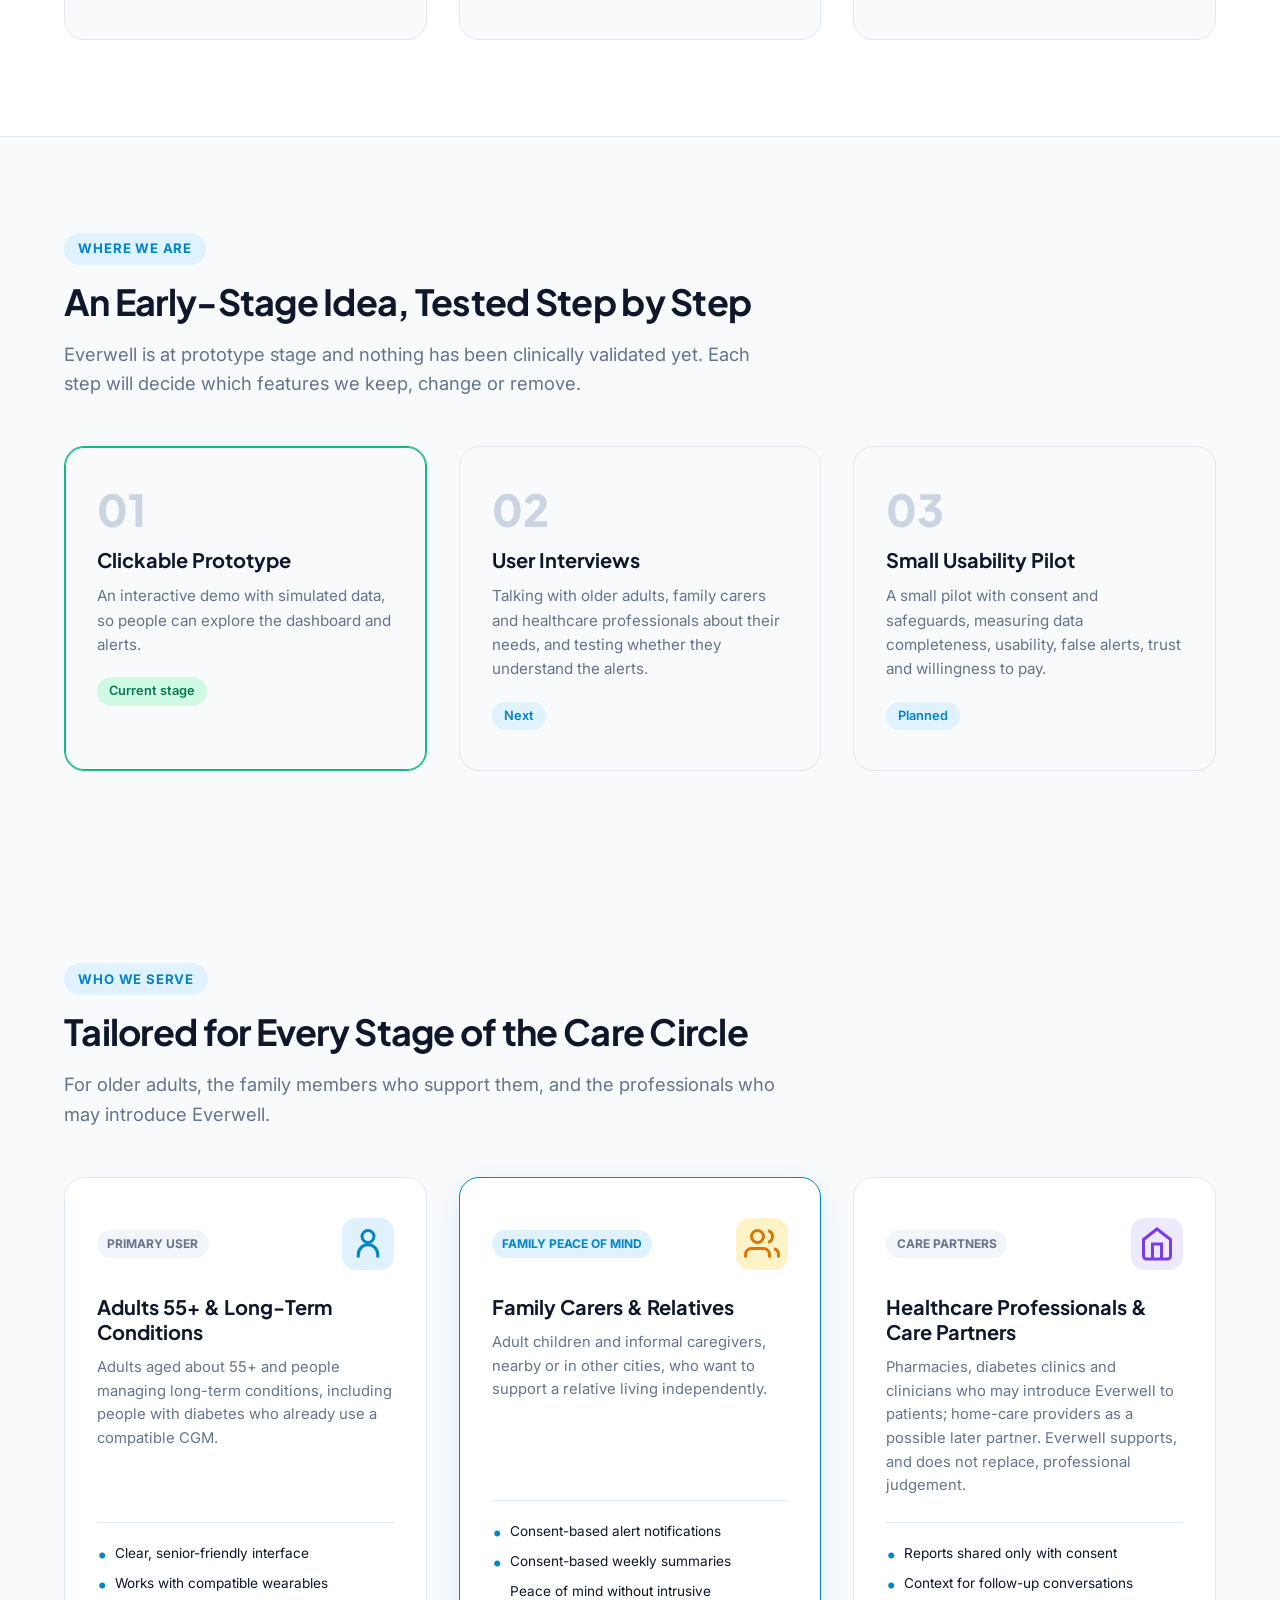
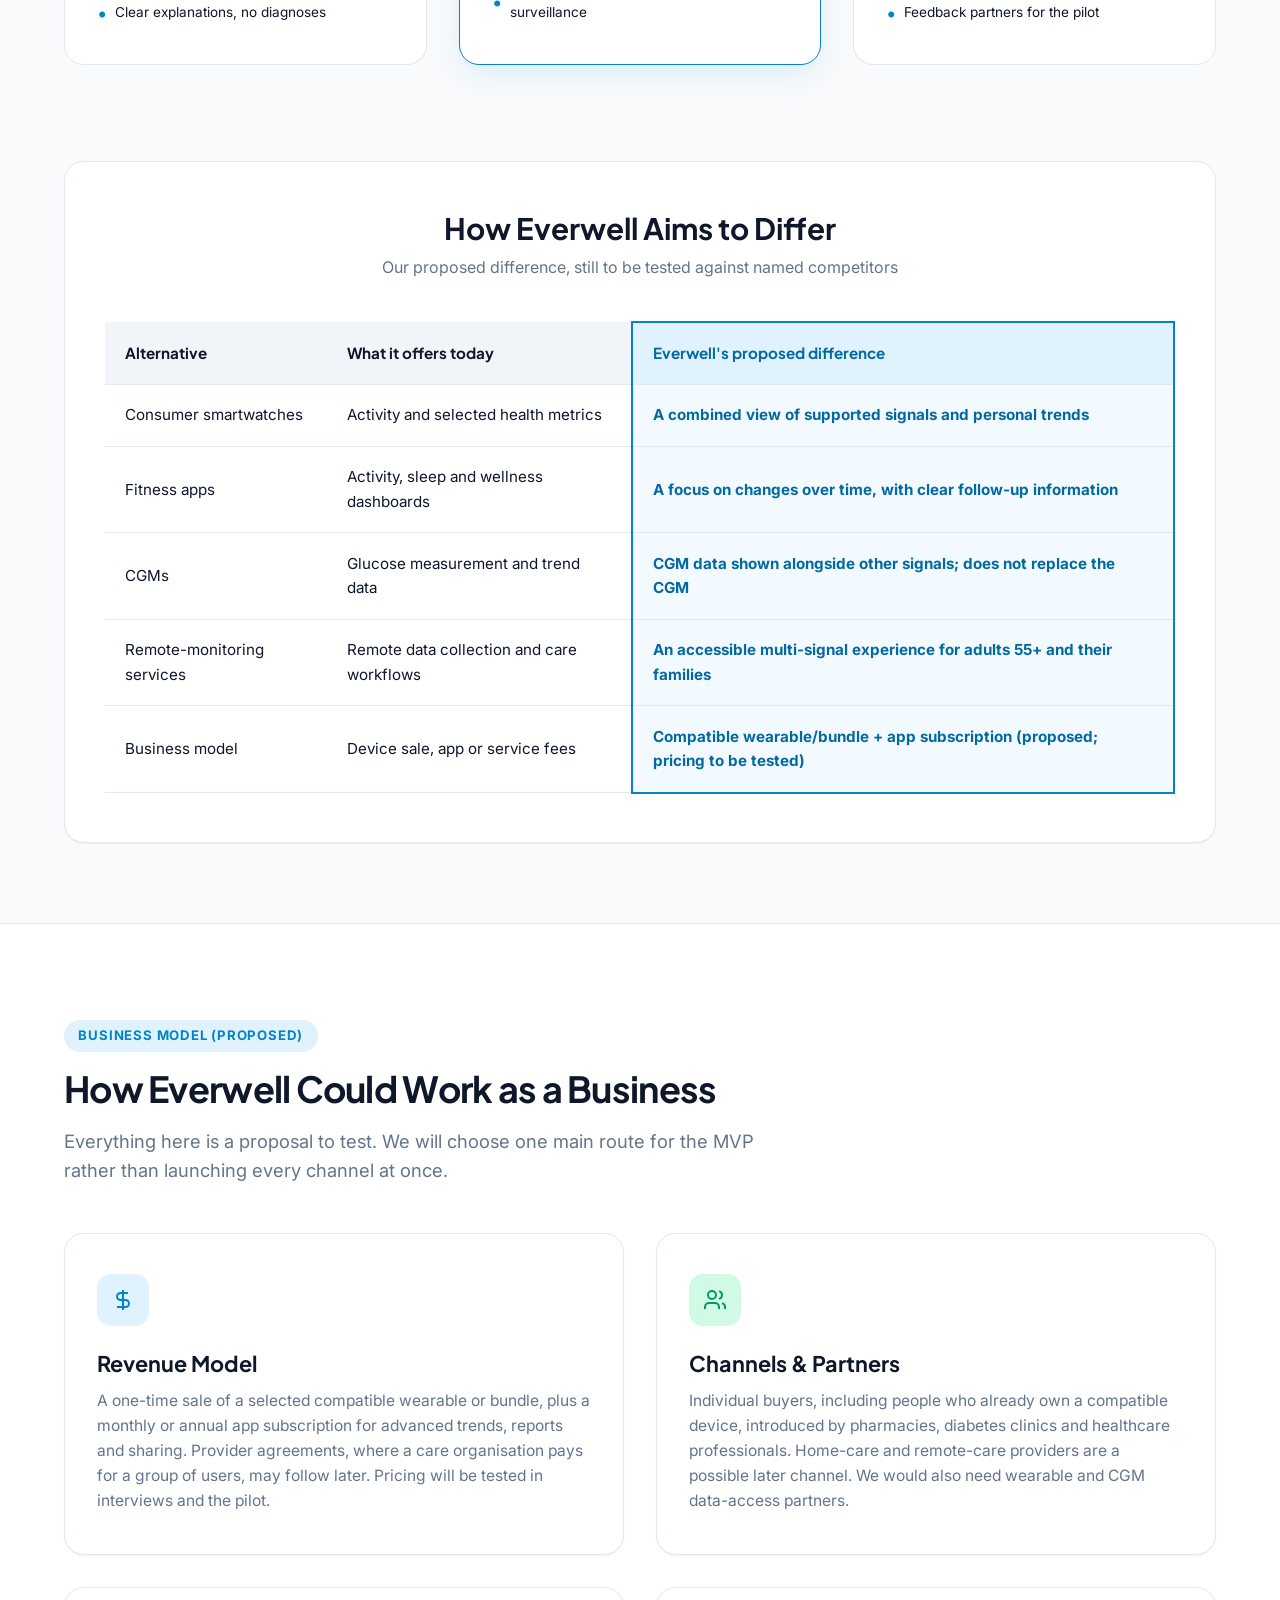
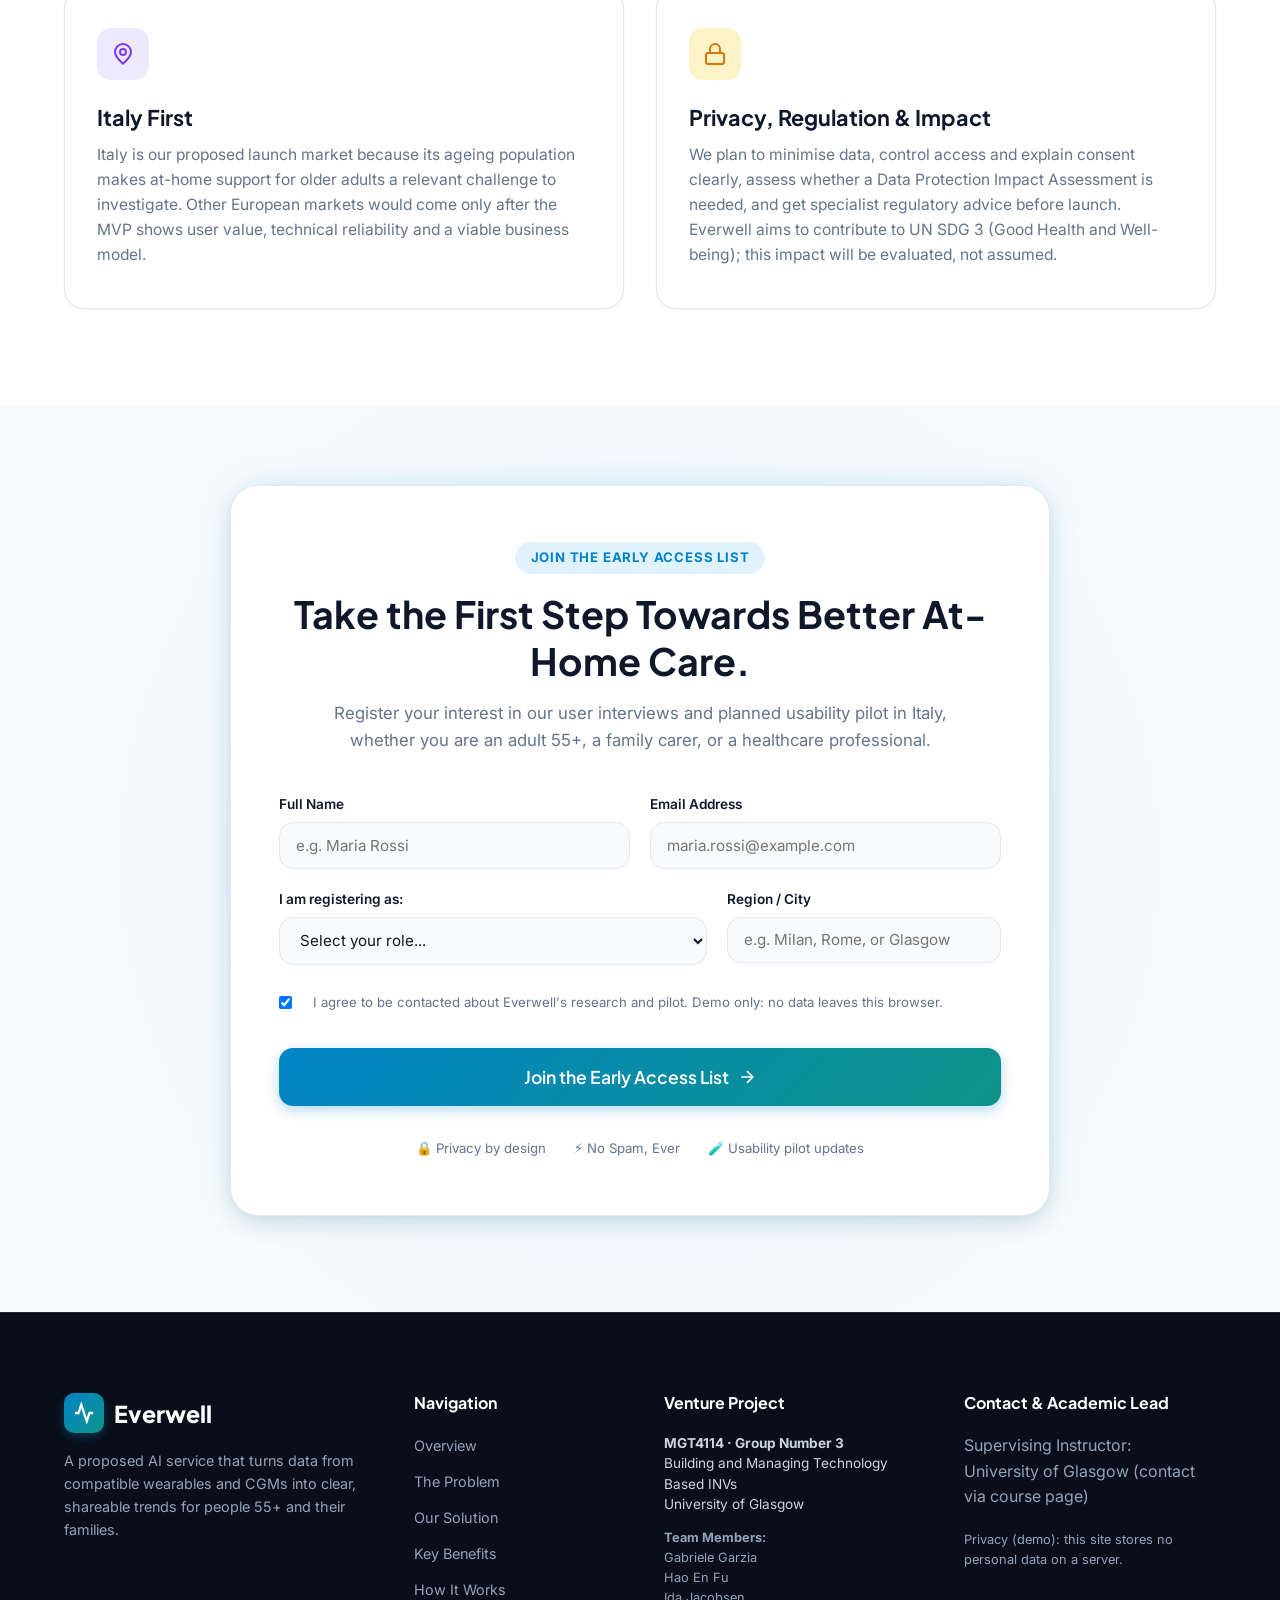
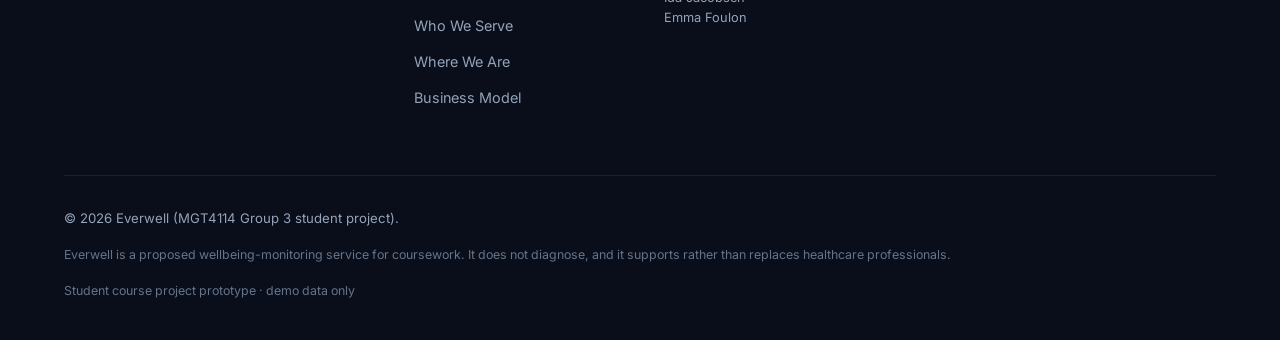
==== commit a577a063: "Align site and demo with business plan: existing wearables + CGM, 55+, no outcome/validation/complia" ====
--- a/index.html
+++ b/index.html
@@ -3,7 +3,7 @@
 <head>
   <meta charset="UTF-8">
   <meta name="viewport" content="width=device-width, initial-scale=1.0">
-  <title>Everwell | Continuous AI Vital Monitoring & At-Home Care</title>
+  <title>Everwell | AI wellbeing trends from the wearable you already have</title>
   <meta name="description" content="Everwell monitors glucose, heart rate, oxygen and temperature to support disease management at home and reduce unnecessary clinic visits for older adults.">
   <link rel="preconnect" href="https://fonts.googleapis.com">
   <link rel="preconnect" href="https://fonts.gstatic.com" crossorigin>
@@ -49,13 +49,13 @@
         <div class="hero-content">
           <div class="badge-pill">
             <span class="pulse-dot"></span>
-            <span>Next-Gen At-Home Health Intelligence · Pilot in Italy</span>
+            <span>Proposed AI wearable service · Initial market: Italy · Pilot planned</span>
           </div>
           <h1 class="hero-title">
-            Proactive Heart & Health Monitoring, <span class="gradient-text">Right From Your Wrist</span>.
+            Understand changes in your wellbeing between appointments, <span class="gradient-text">using the wearable you already have</span>.
           </h1>
           <p class="hero-subtitle">
-            Everwell monitors glucose, heart rate, oxygen, and skin temperature to support long-term disease management at home. Our AI learns your personal baseline to flag sustained changes—helping reduce unnecessary clinic visits and giving families lasting peace of mind.
+            Everwell brings heart rate, HRV, movement and sleep from compatible wearables, plus glucose from a compatible CGM, into one simple view. It learns your personal baseline and highlights sustained changes, so you and your family know when a follow-up may be worth it.
           </p>
           <div class="hero-cta-group">
             <a href="app.html" target="_blank" class="btn btn-primary btn-lg" style="background: linear-gradient(135deg, #10b981 0%, #059669 100%); border: none; box-shadow: 0 4px 14px rgba(16, 185, 129, 0.4);">
@@ -66,21 +66,22 @@
               <span>See How It Works</span>
             </a>
           </div>
+          <p class="hero-note">Everwell does not diagnose. It supports, rather than replaces, healthcare professionals.</p>
           
           <div class="hero-trust-metrics">
             <div class="metric-item">
-              <span class="metric-num">50+</span>
-              <span class="metric-desc">Targeted for Older Adults in Italy</span>
+              <span class="metric-num">55+</span>
+              <span class="metric-desc">Older adults &amp; people with long-term conditions</span>
             </div>
             <div class="metric-divider"></div>
             <div class="metric-item">
-              <span class="metric-num">24/7</span>
-              <span class="metric-desc">Continuous Vital Trend Baseline</span>
+              <span class="metric-num">Daily</span>
+              <span class="metric-desc">Trends from your personal baseline</span>
             </div>
             <div class="metric-divider"></div>
             <div class="metric-item">
               <span class="metric-num">CGM +</span>
-              <span class="metric-desc">Glucose & Cardiac Data Fusion</span>
+              <span class="metric-desc">Glucose from your CGM, plus wearable data</span>
             </div>
           </div>
         </div>
@@ -98,7 +99,7 @@
                     <div class="patient-name">Senior Health Monitor</div>
                     <div class="patient-status">
                       <span class="status-indicator live"></span>
-                      <span>AI Baseline: Stable & Monitored</span>
+                      <span>Baseline: no sustained changes</span>
                     </div>
                   </div>
                 </div>
@@ -155,7 +156,7 @@
                   <div class="vital-meta">
                     <span class="vital-title">Skin Temp</span>
                     <span class="vital-reading">36.5<small>°C</small></span>
-                    <span class="vital-sub">Circadian Normal</span>
+                    <span class="vital-sub">Usual range</span>
                   </div>
                 </div>
 
@@ -164,9 +165,9 @@
                     <svg width="18" height="18" viewBox="0 0 24 24" fill="none" stroke="currentColor" stroke-width="2"><path d="M12 22s8-4 8-10V5l-8-3-8 3v7c0 6 8 10 8 10z"/></svg>
                   </div>
                   <div class="vital-meta">
-                    <span class="vital-title">Early Warning AI</span>
-                    <span class="vital-reading status-ok">Low Risk</span>
-                    <span class="vital-sub">No Sustained Shifts</span>
+                    <span class="vital-title">Baseline Check</span>
+                    <span class="vital-reading status-ok">Stable</span>
+                    <span class="vital-sub">No sustained changes</span>
                   </div>
                 </div>
               </div>
@@ -177,12 +178,13 @@
                   <svg width="16" height="16" viewBox="0 0 24 24" fill="none" stroke="currentColor" stroke-width="2"><path d="M20 6L9 17l-5-5"/></svg>
                 </div>
                 <div class="alert-text">
-                  <strong>Care Partner Sync Active:</strong> Today's physiological trends successfully verified with family portal.
-                </div>
-              </div>
-
-            </div>
-          </div>
+                  <strong>Shared with Elena (family):</strong> today's summary, with your consent.
+                </div>
+              </div>
+
+            </div>
+          </div>
+          <p class="mockup-caption">Illustrative screen · simulated data</p>
         </div>
       </div>
     </section>
@@ -191,7 +193,7 @@
     <section class="film-section" id="film" style="padding: 64px 0 24px;">
       <div class="container" style="text-align: center;">
         <div class="section-badge">The Film</div>
-        <h2 class="section-title">Watch the 30-second film</h2>
+        <h2 class="section-title">Watch the short film</h2>
         <div style="max-width: 960px; margin: 28px auto 0; border-radius: var(--radius-lg); overflow: hidden; box-shadow: var(--shadow-lg); border: 1px solid var(--border); background: #0f172a;">
           <video id="everwellFilm" controls playsinline preload="metadata" poster="assets/Everwell-ad-poster.jpg" style="display: block; width: 100%; height: auto; aspect-ratio: 16 / 9;">
             <source src="assets/Everwell-ad-28s.mp4" type="video/mp4">
@@ -206,10 +208,10 @@
       <div class="container">
         <div class="section-badge">The Problem</div>
         <h2 class="section-title">
-          Chronic Care Today Is Reactive, Fragmented, and Costly.
+          Changes Between Appointments Are Hard to Spot.
         </h2>
         <p class="section-lead">
-          For older adults living with conditions like heart failure or diabetes, physiological changes develop gradually over days—often going undetected until an emergency room visit becomes unavoidable.
+          Older adults and people with long-term conditions may juggle several devices and apps, and a single reading means little without knowing what is normal for that person.
         </p>
 
         <div class="problem-grid">
@@ -218,15 +220,15 @@
               <svg width="28" height="28" viewBox="0 0 24 24" fill="none" stroke="currentColor" stroke-width="2"><circle cx="12" cy="12" r="10"/><line x1="12" y1="8" x2="12" y2="12"/><line x1="12" y1="16" x2="12.01" y2="16"/></svg>
             </div>
             <h3>Sustained Changes Go Unnoticed</h3>
-            <p>Single spot-check readings fail to capture multi-day trends. Subclinical fluid retention, heart rate variability dips, and glucose spikes occur without obvious early symptoms.</p>
+            <p>Single readings miss gradual changes in heart rate, HRV, sleep and activity that build up over several days.</p>
           </div>
 
           <div class="problem-card">
             <div class="problem-icon">
               <svg width="28" height="28" viewBox="0 0 24 24" fill="none" stroke="currentColor" stroke-width="2"><path d="M19 14c1.49-1.46 3-3.21 3-5.5A5.5 5.5 0 0 0 16.5 3c-1.76 0-3 .5-4.5 2-1.5-1.5-2.74-2-4.5-2A5.5 5.5 0 0 0 2 8.5c0 2.3 1.5 4.05 3 5.5l7 7Z"/></svg>
             </div>
-            <h3>Stressful & Unnecessary Clinic Visits</h3>
-            <p>Elderly patients and family caregivers endure repeated, exhausting clinic commutes just to confirm basic stability, overburdening cardiology departments and regional healthcare systems.</p>
+            <h3>Families Worry Between Visits</h3>
+            <p>Relatives may worry about older family members living independently, and today's apps rarely give them a simple, consent-based view.</p>
           </div>
 
           <div class="problem-card">
@@ -234,7 +236,7 @@
               <svg width="28" height="28" viewBox="0 0 24 24" fill="none" stroke="currentColor" stroke-width="2"><rect width="18" height="18" x="3" y="4" rx="2" ry="2"/><line x1="16" y1="2" x2="16" y2="6"/><line x1="8" y1="2" x2="8" y2="6"/><line x1="3" y1="10" x2="21" y2="10"/></svg>
             </div>
             <h3>Isolated Data & Anxious Families</h3>
-            <p>Standard fitness trackers cater to young athletes and trigger false alarms, leaving distant family members and telemedicine clinicians without actionable, trusted clinical context.</p>
+            <p>Most smartwatch and fitness apps show separate metrics, not changes against your own long-term baseline, and data sits in different apps.</p>
           </div>
         </div>
       </div>
@@ -247,28 +249,28 @@
           <div class="solution-text">
             <div class="section-badge light">Our Solution</div>
             <h2 class="section-title">
-              Everwell: Comprehensive At-Home Health Intelligence.
+              Everwell: Your Signals, One Clear View.
             </h2>
             <p class="solution-desc">
-              Everwell bridges daily living with clinical peace of mind. By combining a comfortable multi-sensor wearable with seamless Continuous Glucose Monitor (CGM) integration and a secure AI cloud, Everwell continuously establishes each user's unique physiological baseline.
+              Everwell connects to compatible wearables you may already own, and to a compatible continuous glucose monitor (CGM) where available. Over about four weeks it builds a personal baseline, then explains changes in plain language.
             </p>
             <ul class="solution-points">
               <li>
                 <div class="check-icon">✓</div>
                 <div>
-                  <strong>Learns Your Unique Baseline:</strong> Rather than relying on generic population averages, Everwell builds a 30-day baseline tailored to your individual health profile.
+                  <strong>Learns Your Personal Baseline:</strong> Rather than relying on population averages, Everwell builds a 4-week baseline from your own readings.
                 </div>
               </li>
               <li>
                 <div class="check-icon">✓</div>
                 <div>
-                  <strong>Detects Sustained Patterns:</strong> Distinguishes temporary exertion from meaningful physiological shifts in heart rate, HRV, nocturnal oxygen, and skin temperature.
+                  <strong>Highlights Sustained Changes:</strong> Flags changes that last several days, not one-off readings. Alerts are not diagnoses.
                 </div>
               </li>
               <li>
                 <div class="check-icon">✓</div>
                 <div>
-                  <strong>Consent-Based Care Circle:</strong> Directly connects users with family members, home-care nurses, and telemedicine providers for collaborative reassurance.
+                  <strong>Consent-Based Sharing:</strong> You choose what to share, and with whom: family, caregivers or your clinician.
                 </div>
               </li>
             </ul>
@@ -277,28 +279,28 @@
             <div class="tech-stack-card">
               <div class="tech-header">
                 <span class="tech-tag">TECHNOLOGY ARCHITECTURE</span>
-                <h4>The Everwell Closed-Loop System</h4>
+                <h4>How Everwell Fits Together</h4>
               </div>
               <div class="tech-steps">
                 <div class="tech-node">
                   <div class="tech-node-icon">01</div>
                   <div class="tech-node-content">
-                    <h5>Wrist Wearable & Sensors</h5>
-                    <p>Optical PPG sensor, accelerometer, gyroscope, skin-temperature module, and wireless CGM pairing.</p>
+                    <h5>Compatible Wearable & CGM</h5>
+                    <p>Compatible wearables (e.g. smartwatches) plus a compatible CGM, connected with your permission. Signals depend on what your device supports.</p>
                   </div>
                 </div>
                 <div class="tech-node">
                   <div class="tech-node-icon">02</div>
                   <div class="tech-node-content">
-                    <h5>Edge & Secure Cloud AI</h5>
-                    <p>End-to-end encrypted transmission. Deep pattern-matching models identify persistent deviations.</p>
+                    <h5>Secure Baseline Service</h5>
+                    <p>Secure storage and a baseline-comparison service that explains sustained changes in plain language.</p>
                   </div>
                 </div>
                 <div class="tech-node">
                   <div class="tech-node-icon">03</div>
                   <div class="tech-node-content">
-                    <h5>Caregiver & Clinic Portal</h5>
-                    <p>Accessible mobile app for seniors with high-contrast text and automated summaries for doctors.</p>
+                    <h5>App & Shared Reports</h5>
+                    <p>An accessible, high-contrast app, plus reports you can choose to share with family or your clinician.</p>
                   </div>
                 </div>
               </div>
@@ -313,27 +315,27 @@
       <div class="container">
         <div class="section-badge">Key Benefits</div>
         <h2 class="section-title">
-          Why Older Adults and Care Teams Choose Everwell
+          What Everwell Aims to Offer
         </h2>
         <p class="section-lead">
-          Built specifically to address heart failure and chronic health management for seniors aged 50+ across Italy and Europe.
+          Designed for adults aged about 55+ and people managing long-term conditions, starting in Italy.
         </p>
 
         <div class="benefits-grid">
           <div class="benefit-card">
             <div class="benefit-header-icon bg-blue">
-              <svg width="24" height="24" viewBox="0 0 24 24" fill="none" stroke="currentColor" stroke-width="2"><path d="M12 2v20M17 5H9.5a3.5 3.5 0 0 0 0 7h5a3.5 3.5 0 0 1 0 7H6"/></svg>
-            </div>
-            <h3>Fewer Hospital & Clinic Visits</h3>
-            <p>Catch early warning signs of decompensation early at home. Facilitate timely medication adjustments with your doctor before emergency hospitalization is required.</p>
+              <svg width="24" height="24" viewBox="0 0 24 24" fill="none" stroke="currentColor" stroke-width="2"><path d="M21 15a2 2 0 0 1-2 2H7l-4 4V5a2 2 0 0 1 2-2h14a2 2 0 0 1 2 2z"/></svg>
+            </div>
+            <h3>Clearer Conversations With Your Clinician</h3>
+            <p>Share a simple summary of sustained changes, so follow-up decisions stay with healthcare professionals.</p>
           </div>
 
           <div class="benefit-card">
             <div class="benefit-header-icon bg-emerald">
               <svg width="24" height="24" viewBox="0 0 24 24" fill="none" stroke="currentColor" stroke-width="2"><path d="M22 11.08V12a10 10 0 1 1-5.93-9.14"/><polyline points="22 4 12 14.01 9 11.01"/></svg>
             </div>
-            <h3>Clinically-Grounded Personal Baseline</h3>
-            <p>Unlike basic fitness trackers that trigger anxiety with false alarms, Everwell’s AI understands your individual normal rhythm, walking cadence, and sleep architecture.</p>
+            <h3>Your Personal Baseline</h3>
+            <p>Everwell compares new readings with your own usual pattern, not population averages, and shows the context behind each change.</p>
           </div>
 
           <div class="benefit-card">
@@ -341,15 +343,15 @@
               <svg width="24" height="24" viewBox="0 0 24 24" fill="none" stroke="currentColor" stroke-width="2"><path d="M16 21v-2a4 4 0 0 0-4-4H6a4 4 0 0 0-4 4v2"/><circle cx="9" cy="7" r="4"/><path d="M22 21v-2a4 4 0 0 0-3-3.87"/><path d="M16 3.13a4 4 0 0 1 0 7.75"/></svg>
             </div>
             <h3>Reassurance for Distant Families</h3>
-            <p>Keep adult children and caregivers in the loop. Optional configurable notifications let family members know their parents are safe without invasive constant calls.</p>
+            <p>Optional, consent-based updates keep family members informed without constant calls.</p>
           </div>
 
           <div class="benefit-card">
             <div class="benefit-header-icon bg-amber">
               <svg width="24" height="24" viewBox="0 0 24 24" fill="none" stroke="currentColor" stroke-width="2"><rect x="3" y="11" width="18" height="11" rx="2" ry="2"/><path d="M7 11V7a5 5 0 0 1 10 0v4"/></svg>
             </div>
-            <h3>Strict Privacy & Consent Control</h3>
-            <p>Your health data belongs to you. Fully GDPR-compliant with encrypted cloud storage, consent-driven sharing toggles, and zero third-party commercial data monetization.</p>
+            <h3>Privacy by Design</h3>
+            <p>Minimal data, consent-based sharing you can withdraw at any time, and a GDPR assessment before any pilot. We do not plan to sell health data.</p>
           </div>
         </div>
       </div>
@@ -360,28 +362,28 @@
       <div class="container">
         <div class="section-badge">How It Works</div>
         <h2 class="section-title">
-          Three Simple Steps to Continuous Reassurance
+          Three Simple Steps
         </h2>
         <p class="section-lead">
-          Designed for ease of use by seniors—no technical setup or complicated menus required.
+          Designed for simple, guided setup.
         </p>
 
         <div class="steps-row">
           <div class="step-card">
             <div class="step-badge">01</div>
             <div class="step-content">
-              <h3>Wear & Seamlessly Sync</h3>
-              <p>Put on the comfortable, lightweight Everwell wristband. It automatically tracks heart rate, HRV, SpO₂, and skin temperature, and wirelessly syncs with your CGM sensor.</p>
-              <div class="step-highlight">Zero manual calibration needed</div>
+              <h3>Connect Your Devices</h3>
+              <p>Connect your compatible smartwatch (and CGM, if you use one). Everwell reads the signals your device supports: heart rate, HRV, movement and sleep, plus SpO₂ or skin temperature where available.</p>
+              <div class="step-highlight">Works with existing wearables</div>
             </div>
           </div>
 
           <div class="step-card">
             <div class="step-badge">02</div>
             <div class="step-content">
-              <h3>AI Learns Your Baseline</h3>
-              <p>Our intelligent cloud software analyzes your day-and-night health rhythms over time, establishing an accurate personal baseline of your everyday physiology.</p>
-              <div class="step-highlight">Adaptive machine learning</div>
+              <h3>Everwell Learns Your Baseline</h3>
+              <p>Everwell learns your usual day-and-night patterns over about four weeks.</p>
+              <div class="step-highlight">4-week personal baseline</div>
             </div>
           </div>
 
@@ -389,8 +391,45 @@
             <div class="step-badge">03</div>
             <div class="step-content">
               <h3>Receive Insights & Share</h3>
-              <p>View your clean, high-contrast mobile dashboard. If sustained trends indicate potential health risks, an early alert is gently flagged to you and your chosen care partners.</p>
+              <p>If a change lasts several days, Everwell flags it and explains it in plain language, for you and anyone you've chosen to share with.</p>
               <div class="step-highlight">Consent-based family alerts</div>
+            </div>
+          </div>
+        </div>
+      </div>
+    </section>
+
+    <!-- Where We Are (validation status) -->
+    <section class="status-section" id="where-we-are">
+      <div class="container">
+        <div class="section-badge">Where We Are</div>
+        <h2 class="section-title">An Early-Stage Idea, Tested Step by Step</h2>
+        <p class="section-lead">
+          Everwell is at prototype stage and nothing has been clinically validated yet. Each step will decide which features we keep, change or remove.
+        </p>
+        <div class="steps-row">
+          <div class="step-card status-now">
+            <div class="step-badge">01</div>
+            <div class="step-content">
+              <h3>Clickable Prototype</h3>
+              <p>An interactive demo with simulated data, so people can explore the dashboard and alerts.</p>
+              <div class="step-highlight">Current stage</div>
+            </div>
+          </div>
+          <div class="step-card">
+            <div class="step-badge">02</div>
+            <div class="step-content">
+              <h3>User Interviews</h3>
+              <p>Talking with older adults, family carers and healthcare professionals about their needs, and testing whether they understand the alerts.</p>
+              <div class="step-highlight">Next</div>
+            </div>
+          </div>
+          <div class="step-card">
+            <div class="step-badge">03</div>
+            <div class="step-content">
+              <h3>Small Usability Pilot</h3>
+              <p>A small pilot with consent and safeguards, measuring data completeness, usability, false alerts, trust and willingness to pay.</p>
+              <div class="step-highlight">Planned</div>
             </div>
           </div>
         </div>
@@ -403,7 +442,7 @@
         <div class="section-badge">Who We Serve</div>
         <h2 class="section-title">Tailored for Every Stage of the Care Circle</h2>
         <p class="section-lead">
-          Serving older adults, dedicated family members, and modern healthcare organizations.
+          For older adults, the family members who support them, and the professionals who may introduce Everwell.
         </p>
 
         <div class="audience-grid">
@@ -414,12 +453,12 @@
                 <svg width="36" height="36" viewBox="0 0 24 24" fill="none" stroke="currentColor" stroke-width="2"><circle cx="12" cy="7" r="4"/><path d="M5.5 21v-2a6.5 6.5 0 0 1 13 0v2"/></svg>
               </div>
             </div>
-            <h3>Older Adults in Italy (50+)</h3>
-            <p>Individuals managing cardiovascular risks, heart failure recovery, or type 2 diabetes who want to maintain their independent lifestyle at home safely.</p>
+            <h3>Adults 55+ &amp; Long-Term Conditions</h3>
+            <p>Adults aged about 55+ and people managing long-term conditions, including people with diabetes who already use a compatible CGM.</p>
             <ul class="audience-list">
               <li>Clear, senior-friendly interface</li>
-              <li>Comfortable waterproof wristband</li>
-              <li>Empowers self-management with confidence</li>
+              <li>Works with compatible wearables</li>
+              <li>Clear explanations, no diagnoses</li>
             </ul>
           </div>
 
@@ -431,27 +470,27 @@
               </div>
             </div>
             <h3>Family Carers & Relatives</h3>
-            <p>Adult children and caregivers living nearby or in other cities who worry about their elderly loved ones’ health fluctuations and silent risks.</p>
+            <p>Adult children and informal caregivers, nearby or in other cities, who want to support a relative living independently.</p>
             <ul class="audience-list">
-              <li>Direct mobile alert notifications</li>
-              <li>Weekly health summary digests</li>
+              <li>Consent-based alert notifications</li>
+              <li>Consent-based weekly summaries</li>
               <li>Peace of mind without intrusive surveillance</li>
             </ul>
           </div>
 
           <div class="audience-card">
             <div class="audience-img-wrapper">
-              <div class="audience-tag">Clinical Partners</div>
+              <div class="audience-tag">Care Partners</div>
               <div class="audience-avatar clinic-icon">
                 <svg width="36" height="36" viewBox="0 0 24 24" fill="none" stroke="currentColor" stroke-width="2"><path d="M3 9l9-7 9 7v11a2 2 0 0 1-2 2H5a2 2 0 0 1-2-2z"/><polyline points="9 22 9 12 15 12 15 22"/></svg>
               </div>
             </div>
-            <h3>Hospitals, Clinics & Telemedicine</h3>
-            <p>Cardiology departments, Italian healthcare institutions, and home-care organizations needing dependable continuous vitals to optimize follow-up care.</p>
+            <h3>Healthcare Professionals &amp; Care Partners</h3>
+            <p>Pharmacies, diabetes clinics and clinicians who may introduce Everwell to patients; home-care providers as a possible later partner. Everwell supports, and does not replace, professional judgement.</p>
             <ul class="audience-list">
-              <li>Validated longitudinal data trends</li>
-              <li>Reduces avoidable hospital readmissions</li>
-              <li>Streamlines telemedicine assessments</li>
+              <li>Reports shared only with consent</li>
+              <li>Context for follow-up conversations</li>
+              <li>Feedback partners for the pilot</li>
             </ul>
           </div>
         </div>
@@ -463,46 +502,87 @@
       <div class="container">
         <div class="diff-card">
           <div class="diff-header">
-            <h3>How Everwell Compares</h3>
-            <p>Why standard consumer smartwatches fall short for chronic disease management</p>
+            <h3>How Everwell Aims to Differ</h3>
+            <p>Our proposed difference, still to be tested against named competitors</p>
           </div>
           <div class="table-responsive">
             <table class="comparison-table">
               <thead>
                 <tr>
-                  <th>Feature / Capability</th>
-                  <th>Standard Smartwatches</th>
-                  <th class="highlight-col">Everwell Solution</th>
+                  <th>Alternative</th>
+                  <th>What it offers today</th>
+                  <th class="highlight-col">Everwell's proposed difference</th>
                 </tr>
               </thead>
               <tbody>
                 <tr>
-                  <td>Target Focus</td>
-                  <td>Fitness & young athletes</td>
-                  <td class="highlight-col"><strong>Chronic care & older adults (50+)</strong></td>
+                  <td>Consumer smartwatches</td>
+                  <td>Activity and selected health metrics</td>
+                  <td class="highlight-col"><strong>A combined view of supported signals and personal trends</strong></td>
                 </tr>
                 <tr>
-                  <td>Personal AI Baseline</td>
-                  <td>Generic thresholds (high false alarms)</td>
-                  <td class="highlight-col"><strong>Adaptive 30-day personalized model</strong></td>
+                  <td>Fitness apps</td>
+                  <td>Activity, sleep and wellness dashboards</td>
+                  <td class="highlight-col"><strong>A focus on changes over time, with clear follow-up information</strong></td>
                 </tr>
                 <tr>
-                  <td>CGM Glucose Sensor Fusion</td>
-                  <td>Not integrated / separate apps</td>
-                  <td class="highlight-col"><strong>Unified cardiac & glucose telemetry</strong></td>
+                  <td>CGMs</td>
+                  <td>Glucose measurement and trend data</td>
+                  <td class="highlight-col"><strong>CGM data shown alongside other signals; does not replace the CGM</strong></td>
                 </tr>
                 <tr>
-                  <td>Family & Clinical Sharing</td>
-                  <td>Complex or nonexistent</td>
-                  <td class="highlight-col"><strong>One-click consent-based family portal</strong></td>
+                  <td>Remote-monitoring services</td>
+                  <td>Remote data collection and care workflows</td>
+                  <td class="highlight-col"><strong>An accessible multi-signal experience for adults 55+ and their families</strong></td>
                 </tr>
                 <tr>
-                  <td>Business Model</td>
-                  <td>One-off consumer device</td>
-                  <td class="highlight-col"><strong>Device + ongoing AI health subscription</strong></td>
+                  <td>Business model</td>
+                  <td>Device sale, app or service fees</td>
+                  <td class="highlight-col"><strong>Compatible wearable/bundle + app subscription (proposed; pricing to be tested)</strong></td>
                 </tr>
               </tbody>
             </table>
+          </div>
+        </div>
+      </div>
+    </section>
+
+    <!-- Business Model (proposed) -->
+    <section class="benefits-section model-section" id="business-model">
+      <div class="container">
+        <div class="section-badge">Business Model (Proposed)</div>
+        <h2 class="section-title">How Everwell Could Work as a Business</h2>
+        <p class="section-lead">
+          Everything here is a proposal to test. We will choose one main route for the MVP rather than launching every channel at once.
+        </p>
+        <div class="benefits-grid">
+          <div class="benefit-card">
+            <div class="benefit-header-icon bg-blue">
+              <svg width="24" height="24" viewBox="0 0 24 24" fill="none" stroke="currentColor" stroke-width="2"><path d="M12 2v20M17 5H9.5a3.5 3.5 0 0 0 0 7h5a3.5 3.5 0 0 1 0 7H6"/></svg>
+            </div>
+            <h3>Revenue Model</h3>
+            <p>A one-time sale of a selected compatible wearable or bundle, plus a monthly or annual app subscription for advanced trends, reports and sharing. Provider agreements, where a care organisation pays for a group of users, may follow later. Pricing will be tested in interviews and the pilot.</p>
+          </div>
+          <div class="benefit-card">
+            <div class="benefit-header-icon bg-emerald">
+              <svg width="24" height="24" viewBox="0 0 24 24" fill="none" stroke="currentColor" stroke-width="2"><path d="M16 21v-2a4 4 0 0 0-4-4H6a4 4 0 0 0-4 4v2"/><circle cx="9" cy="7" r="4"/><path d="M22 21v-2a4 4 0 0 0-3-3.87"/><path d="M16 3.13a4 4 0 0 1 0 7.75"/></svg>
+            </div>
+            <h3>Channels &amp; Partners</h3>
+            <p>Individual buyers, including people who already own a compatible device, introduced by pharmacies, diabetes clinics and healthcare professionals. Home-care and remote-care providers are a possible later channel. We would also need wearable and CGM data-access partners.</p>
+          </div>
+          <div class="benefit-card">
+            <div class="benefit-header-icon bg-purple">
+              <svg width="24" height="24" viewBox="0 0 24 24" fill="none" stroke="currentColor" stroke-width="2"><circle cx="12" cy="10" r="3"/><path d="M12 21.7C17.3 17 20 13 20 10a8 8 0 1 0-16 0c0 3 2.7 7 8 11.7z"/></svg>
+            </div>
+            <h3>Italy First</h3>
+            <p>Italy is our proposed launch market because its ageing population makes at-home support for older adults a relevant challenge to investigate. Other European markets would come only after the MVP shows user value, technical reliability and a viable business model.</p>
+          </div>
+          <div class="benefit-card">
+            <div class="benefit-header-icon bg-amber">
+              <svg width="24" height="24" viewBox="0 0 24 24" fill="none" stroke="currentColor" stroke-width="2"><rect x="3" y="11" width="18" height="11" rx="2" ry="2"/><path d="M7 11V7a5 5 0 0 1 10 0v4"/></svg>
+            </div>
+            <h3>Privacy, Regulation &amp; Impact</h3>
+            <p>We plan to minimise data, control access and explain consent clearly, assess whether a Data Protection Impact Assessment is needed, and get specialist regulatory advice before launch. Everwell aims to contribute to UN SDG 3 (Good Health and Well-being); this impact will be evaluated, not assumed.</p>
           </div>
         </div>
       </div>
@@ -517,7 +597,7 @@
             Take the First Step Towards Better At-Home Care.
           </h2>
           <p class="cta-subtitle">
-            Register your interest in our upcoming Italian pilot. Whether you are an older adult, a caring family member, or a clinical partner, join our early access community today.
+            Register your interest in our user interviews and planned usability pilot in Italy, whether you are an adult 55+, a family carer, or a healthcare professional.
           </p>
 
           <form class="early-access-form" id="earlyAccessForm">
@@ -537,11 +617,11 @@
                 <label for="userRole">I am registering as:</label>
                 <select id="userRole" required>
                   <option value="" disabled selected>Select your role...</option>
-                  <option value="older_adult">Older Adult (50+) / Individual</option>
+                  <option value="older_adult">Adult 55+ / Individual</option>
                   <option value="family_carer">Family Carer / Adult Child</option>
-                  <option value="doctor_clinic">Doctor / Cardiology Clinic</option>
-                  <option value="telemedicine_partner">Telemedicine / Healthcare Organization</option>
-                  <option value="other">Other Healthcare Enthusiast</option>
+                  <option value="doctor_clinic">Pharmacy / Diabetes clinic / Healthcare professional</option>
+                  <option value="telemedicine_partner">Home-care provider</option>
+                  <option value="other">Other</option>
                 </select>
               </div>
               <div class="form-group">
@@ -554,7 +634,7 @@
               <label class="checkbox-container">
                 <input type="checkbox" id="consentCheck" required checked>
                 <span class="checkmark"></span>
-                <span>I agree to receive updates regarding Everwell's pilot launch and early product testing. (Consent-based & GDPR compliant).</span>
+                <span>I agree to be contacted about Everwell's research and pilot. Demo only: no data leaves this browser.</span>
               </label>
             </div>
 
@@ -570,14 +650,14 @@
               <svg width="32" height="32" viewBox="0 0 24 24" fill="none" stroke="currentColor" stroke-width="3"><polyline points="20 6 9 17 4 12"/></svg>
             </div>
             <h3>Benvenuto! You're on the Everwell Priority List.</h3>
-            <p>Thank you for registering your interest. Our team will keep you updated on the clinical validation and trial wristband distributions in Italy.</p>
+            <p>Thank you for registering your interest. We'll let you know about user interviews and our small usability pilot in Italy.</p>
             <button class="btn btn-secondary btn-sm" id="resetFormBtn">Register another person</button>
           </div>
 
           <div class="cta-guarantees">
-            <span>🔒 Strict Data Privacy</span>
+            <span>🔒 Privacy by design</span>
             <span>⚡ No Spam, Ever</span>
-            <span>🏥 Clinical Pilot Priority</span>
+            <span>🧪 Usability pilot updates</span>
           </div>
         </div>
       </div>
@@ -596,7 +676,7 @@
             <span class="logo-text">Everwell</span>
           </div>
           <p class="footer-desc">
-            Continuous health intelligence for older adults. Monitoring glucose, heart rate, oxygen and temperature to support disease management at home.
+            A proposed AI service that turns data from compatible wearables and CGMs into clear, shareable trends for people 55+ and their families.
           </p>
         </div>
 
@@ -609,6 +689,8 @@
             <li><a href="#benefits">Key Benefits</a></li>
             <li><a href="#how-it-works">How It Works</a></li>
             <li><a href="#who-we-serve">Who We Serve</a></li>
+            <li><a href="#where-we-are">Where We Are</a></li>
+            <li><a href="#business-model">Business Model</a></li>
           </ul>
         </div>
 
@@ -634,16 +716,14 @@
             University of Glasgow (contact via course page)
           </p>
           <div class="legal-links">
-            <a href="#privacy">Privacy Policy</a> · 
-            <a href="#terms">Terms of Service</a> · 
-            <a href="#consent">Informed Consent</a>
+            Privacy (demo): this site stores no personal data on a server.
           </div>
         </div>
       </div>
 
       <div class="footer-bottom">
-        <p>&copy; 2026 Everwell Health Technologies. Academic MVP Prototype for MGT4114. All rights reserved.</p>
-        <p class="disclaimer-text">Everwell is a proposed medical technology solution designed for academic coursework demonstration and early customer discovery.</p>
+        <p>&copy; 2026 Everwell (MGT4114 Group 3 student project).</p>
+        <p class="disclaimer-text">Everwell is a proposed wellbeing-monitoring service for coursework. It does not diagnose, and it supports rather than replaces healthcare professionals.</p>
         <p class="disclaimer-text">Student course project prototype · demo data only</p>
       </div>
     </div>
--- a/styles.css
+++ b/styles.css
@@ -1444,3 +1444,42 @@
     text-align: center;
   }
 }
+
+/* ==========================================================================
+   Added: plan-alignment notes, status strip, business model
+   ========================================================================== */
+.hero-note {
+  margin-top: 1rem;
+  font-size: 0.875rem;
+  color: var(--text-muted);
+  border-left: 3px solid var(--emerald);
+  padding-left: 0.75rem;
+}
+
+.mockup-caption {
+  margin-top: 0.85rem;
+  text-align: center;
+  font-size: 0.8rem;
+  color: var(--text-light);
+  letter-spacing: 0.02em;
+}
+
+.status-section {
+  padding: 6rem 0;
+  background: var(--bg-main);
+}
+
+.status-section .step-card.status-now {
+  border-color: var(--emerald);
+  box-shadow: 0 0 0 1px var(--emerald) inset;
+}
+
+.status-section .step-card.status-now .step-highlight {
+  color: #047857;
+  background: var(--emerald-light);
+}
+
+.model-section {
+  background: var(--bg-card);
+  border-top: 1px solid var(--border);
+}
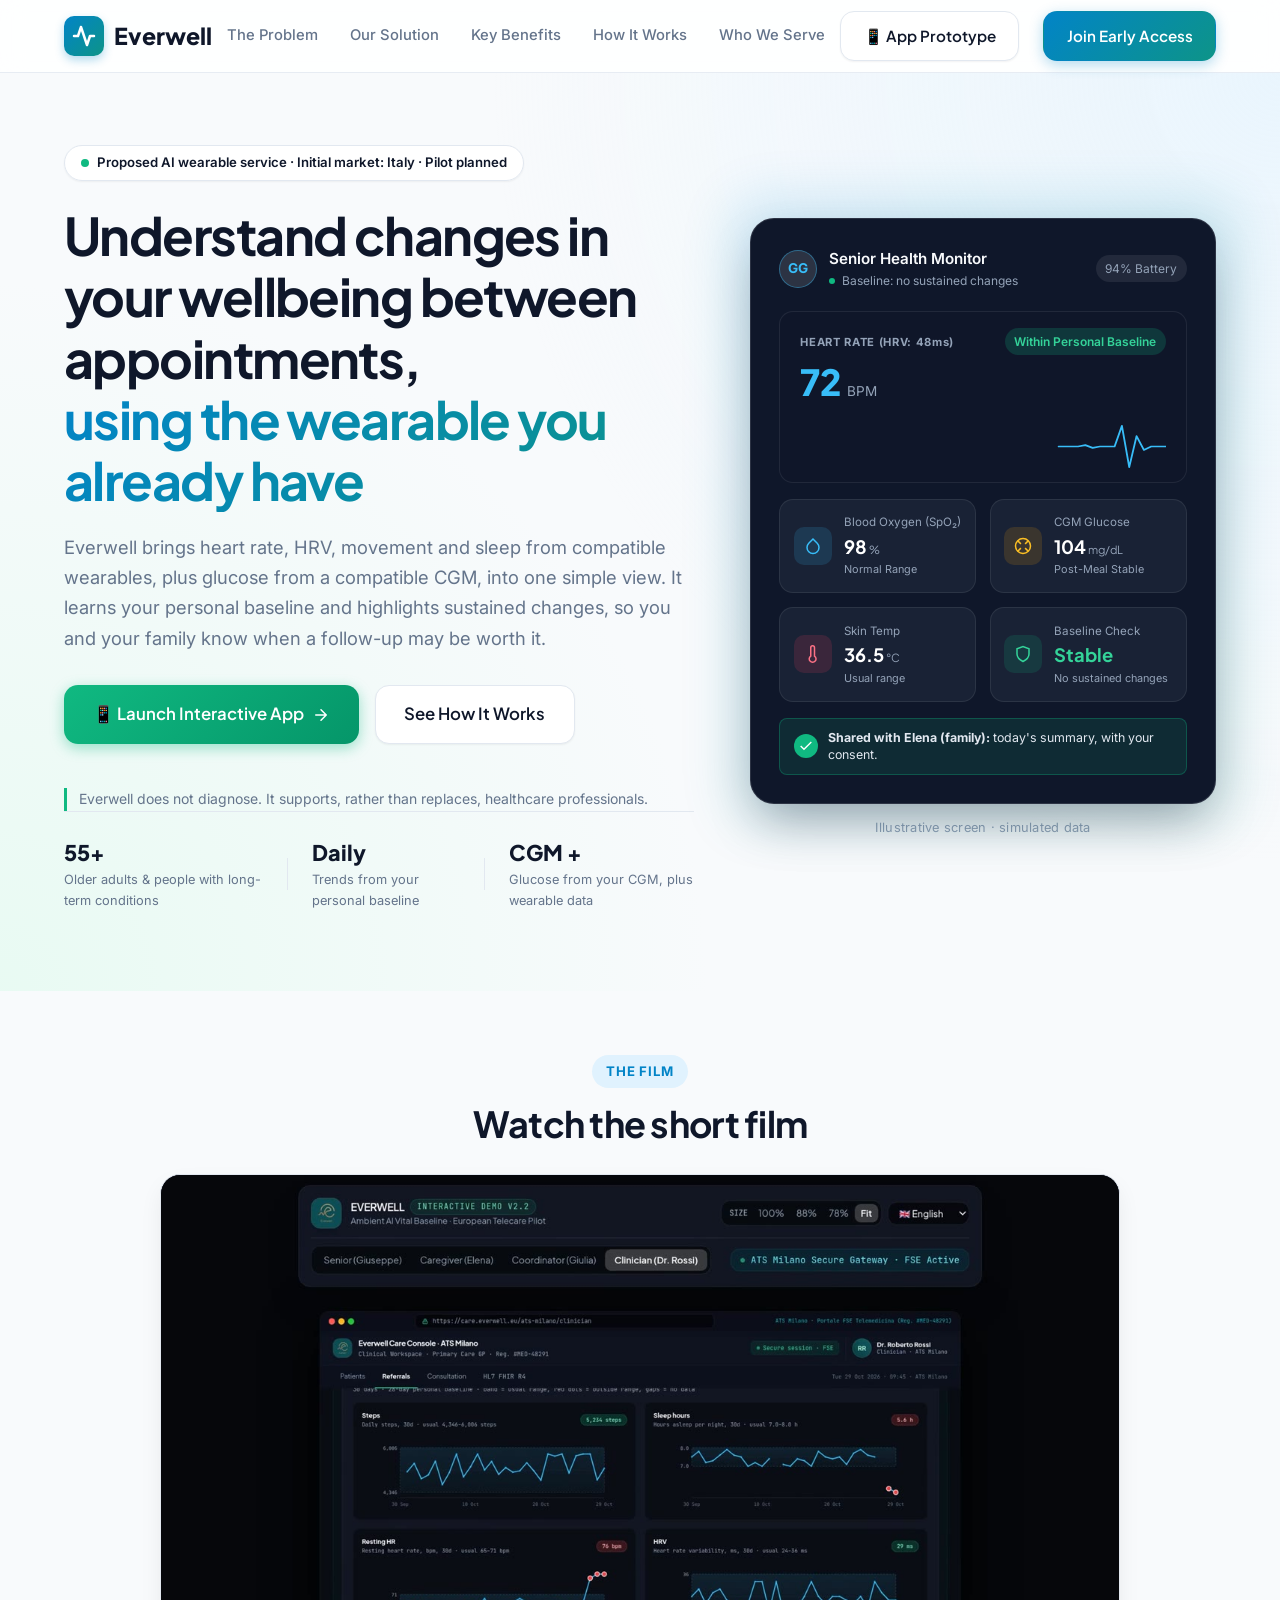
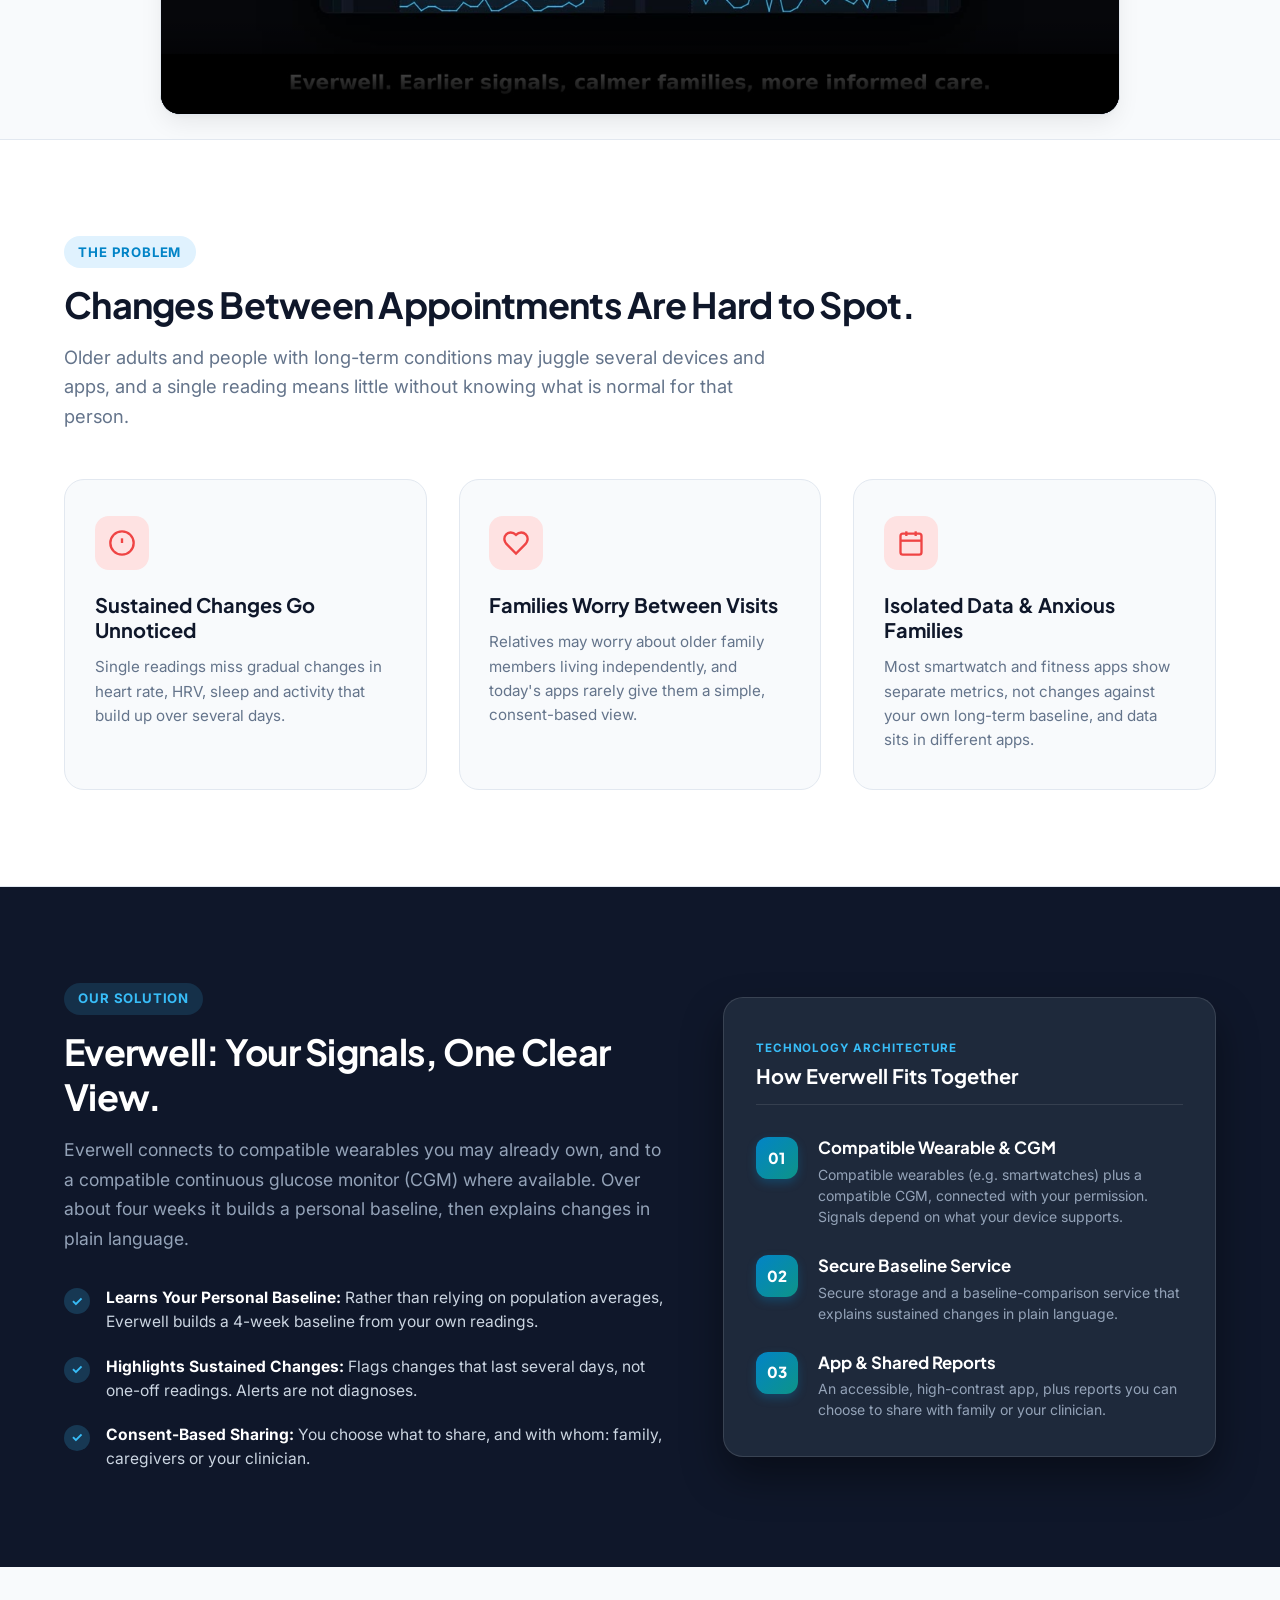
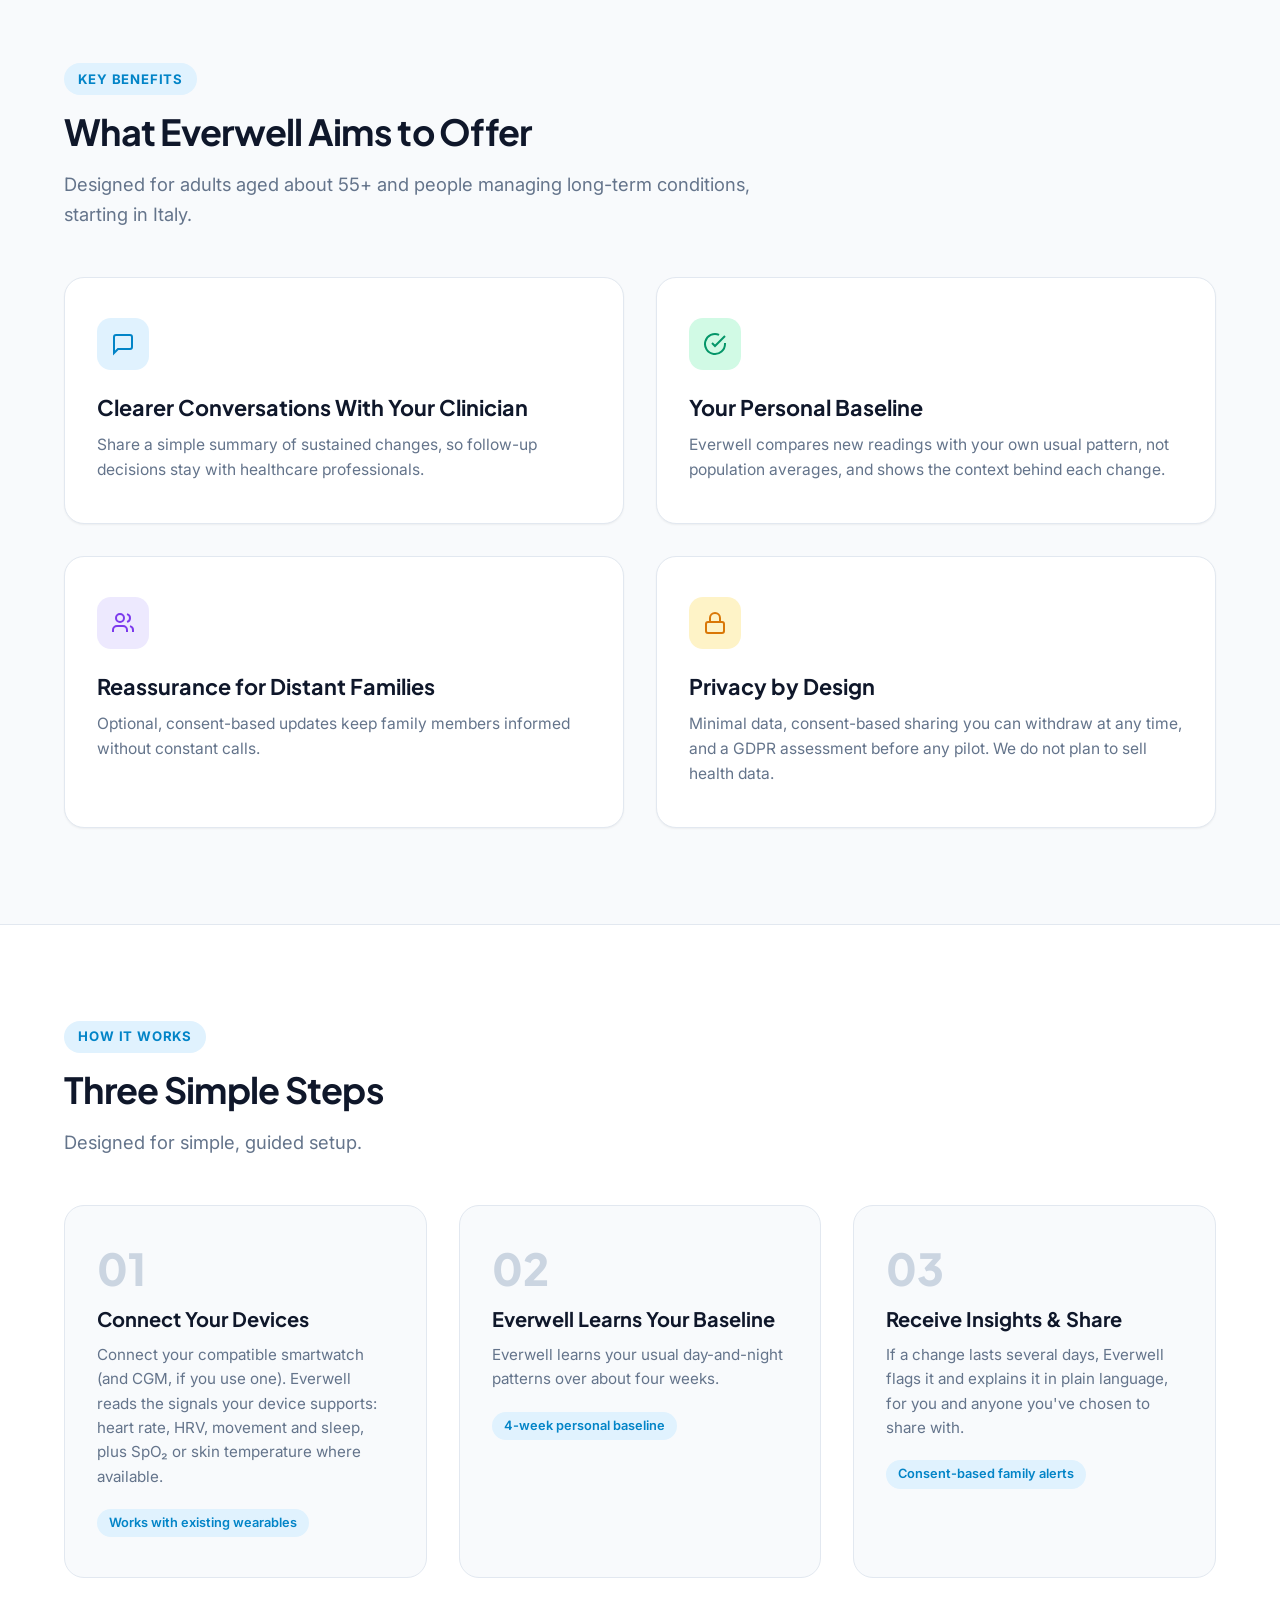
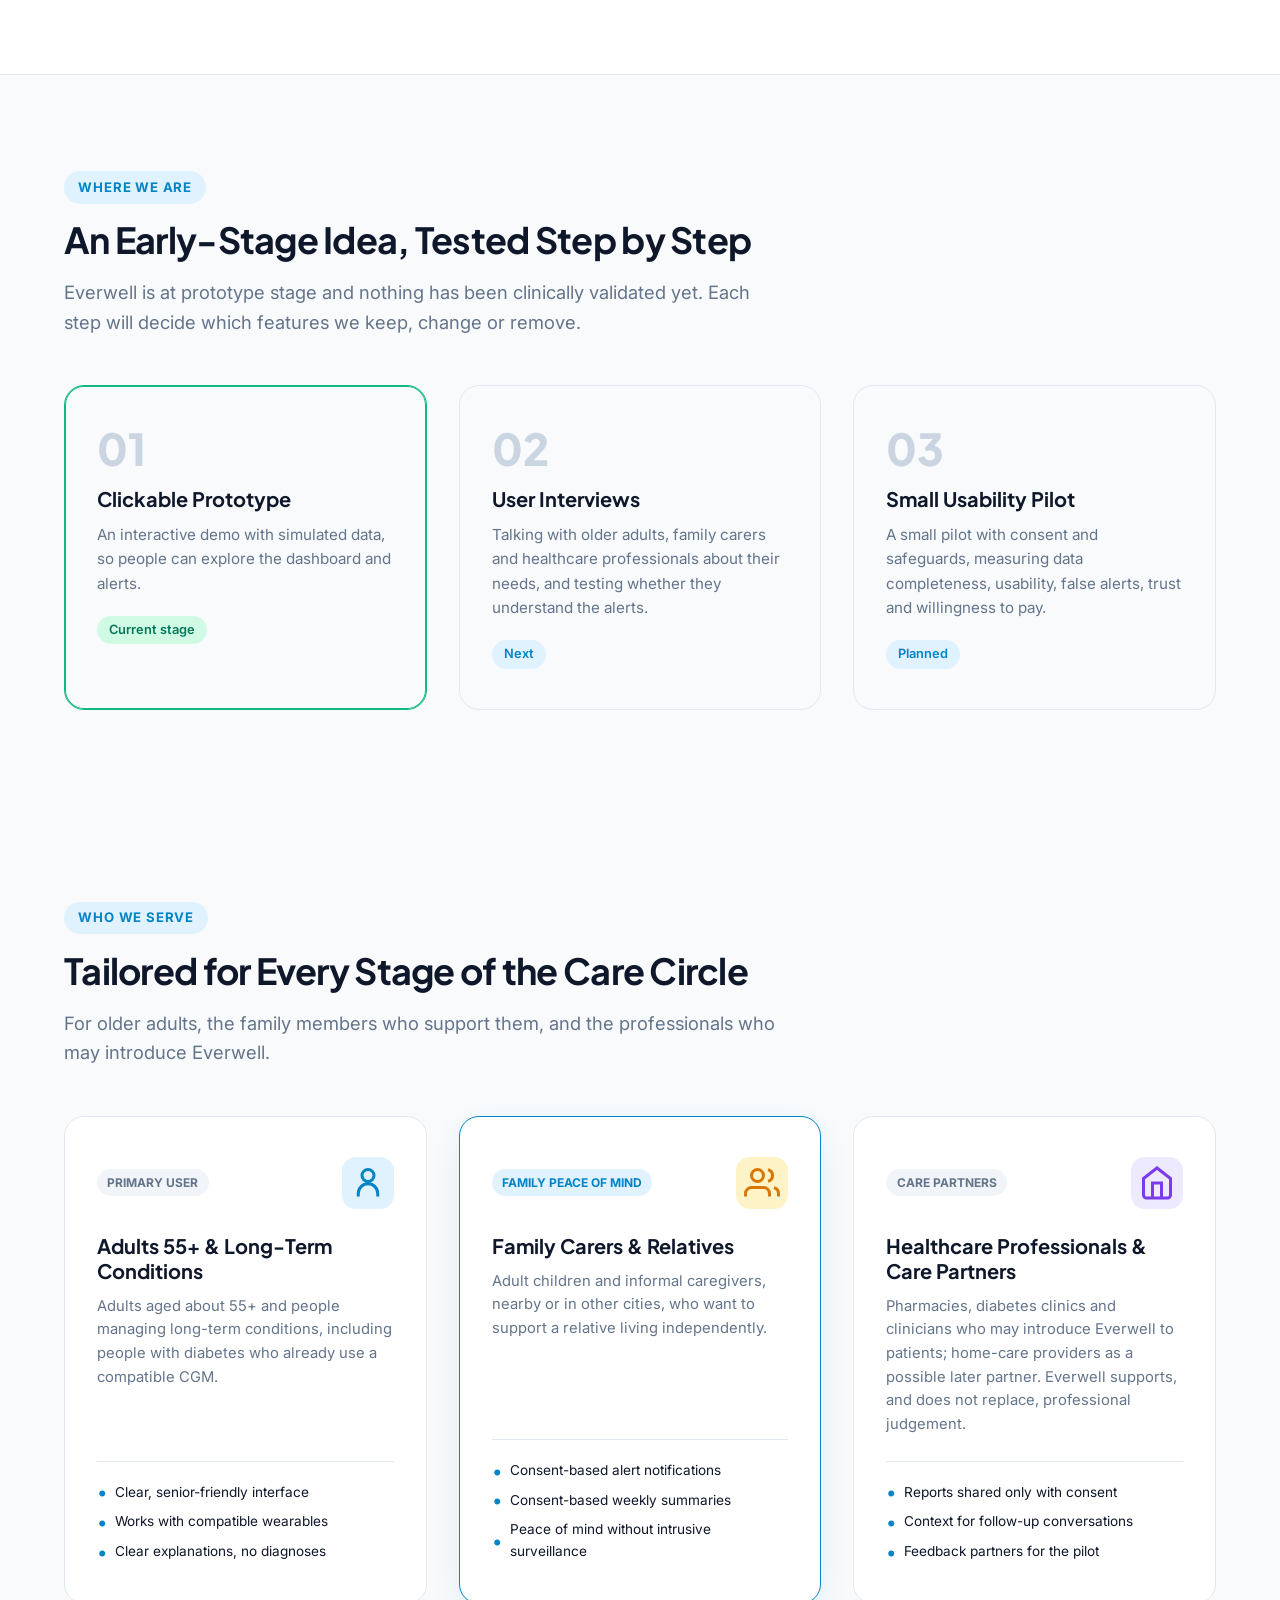
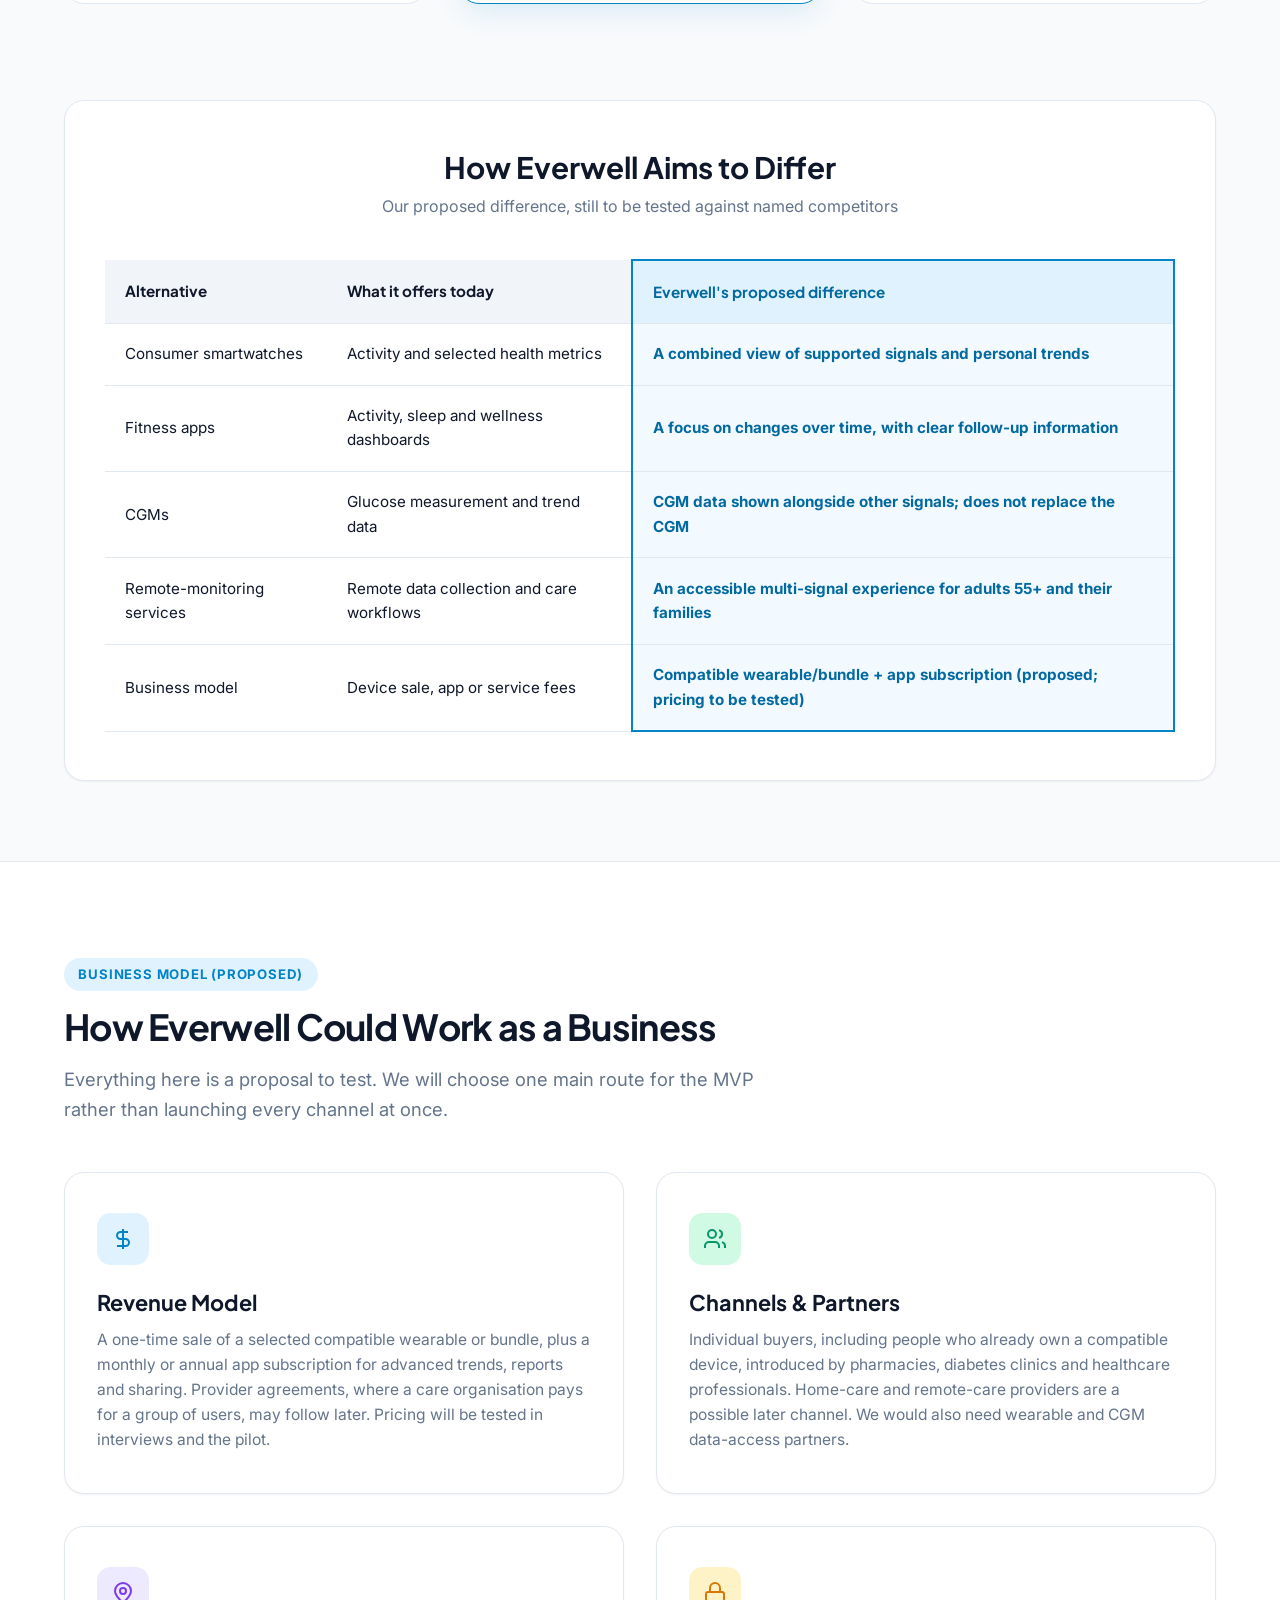
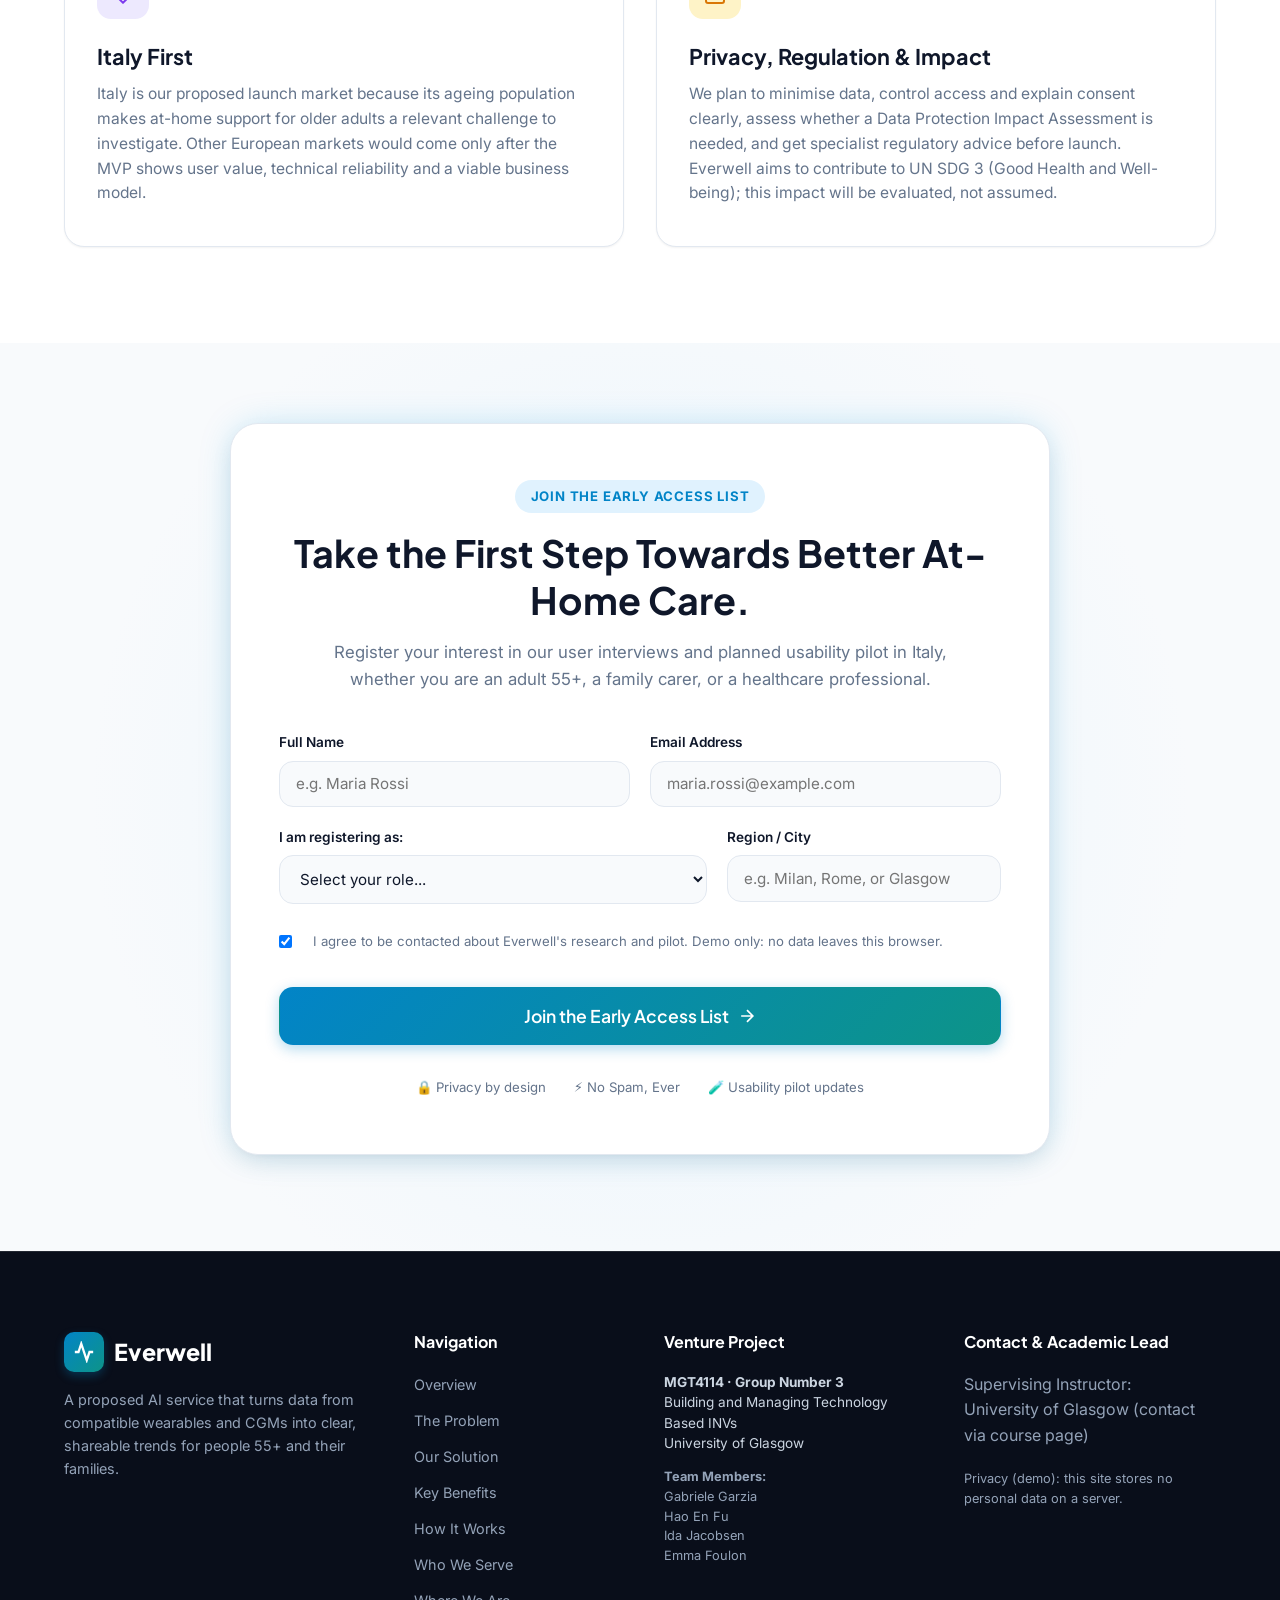
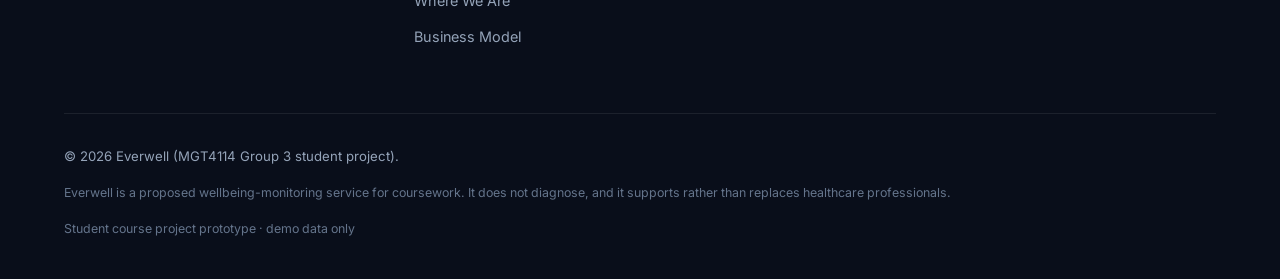
==== commit 773dc703: "Hero: drop stray full stop after gradient heading" ====
--- a/index.html
+++ b/index.html
@@ -52,7 +52,7 @@
             <span>Proposed AI wearable service · Initial market: Italy · Pilot planned</span>
           </div>
           <h1 class="hero-title">
-            Understand changes in your wellbeing between appointments, <span class="gradient-text">using the wearable you already have</span>.
+            Understand changes in your wellbeing between appointments, <span class="gradient-text">using the wearable you already have</span>
           </h1>
           <p class="hero-subtitle">
             Everwell brings heart rate, HRV, movement and sleep from compatible wearables, plus glucose from a compatible CGM, into one simple view. It learns your personal baseline and highlights sustained changes, so you and your family know when a follow-up may be worth it.
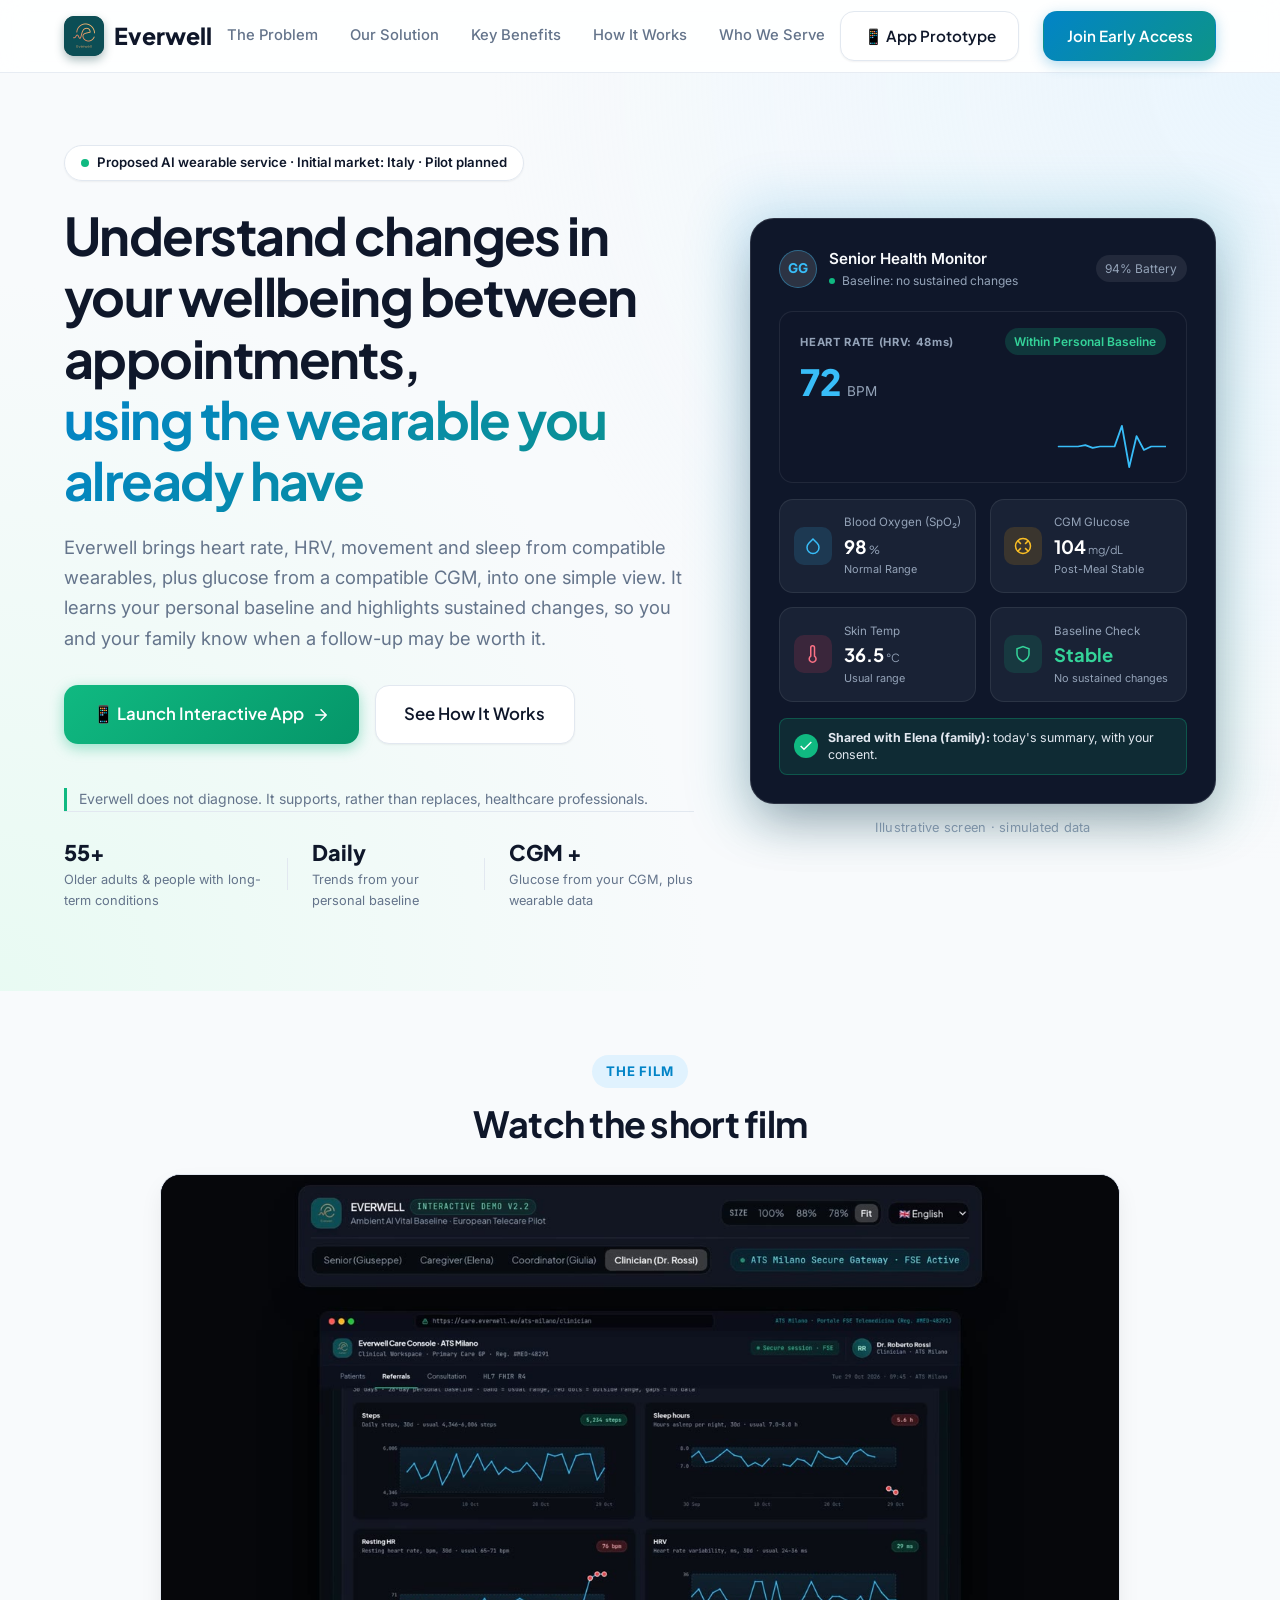
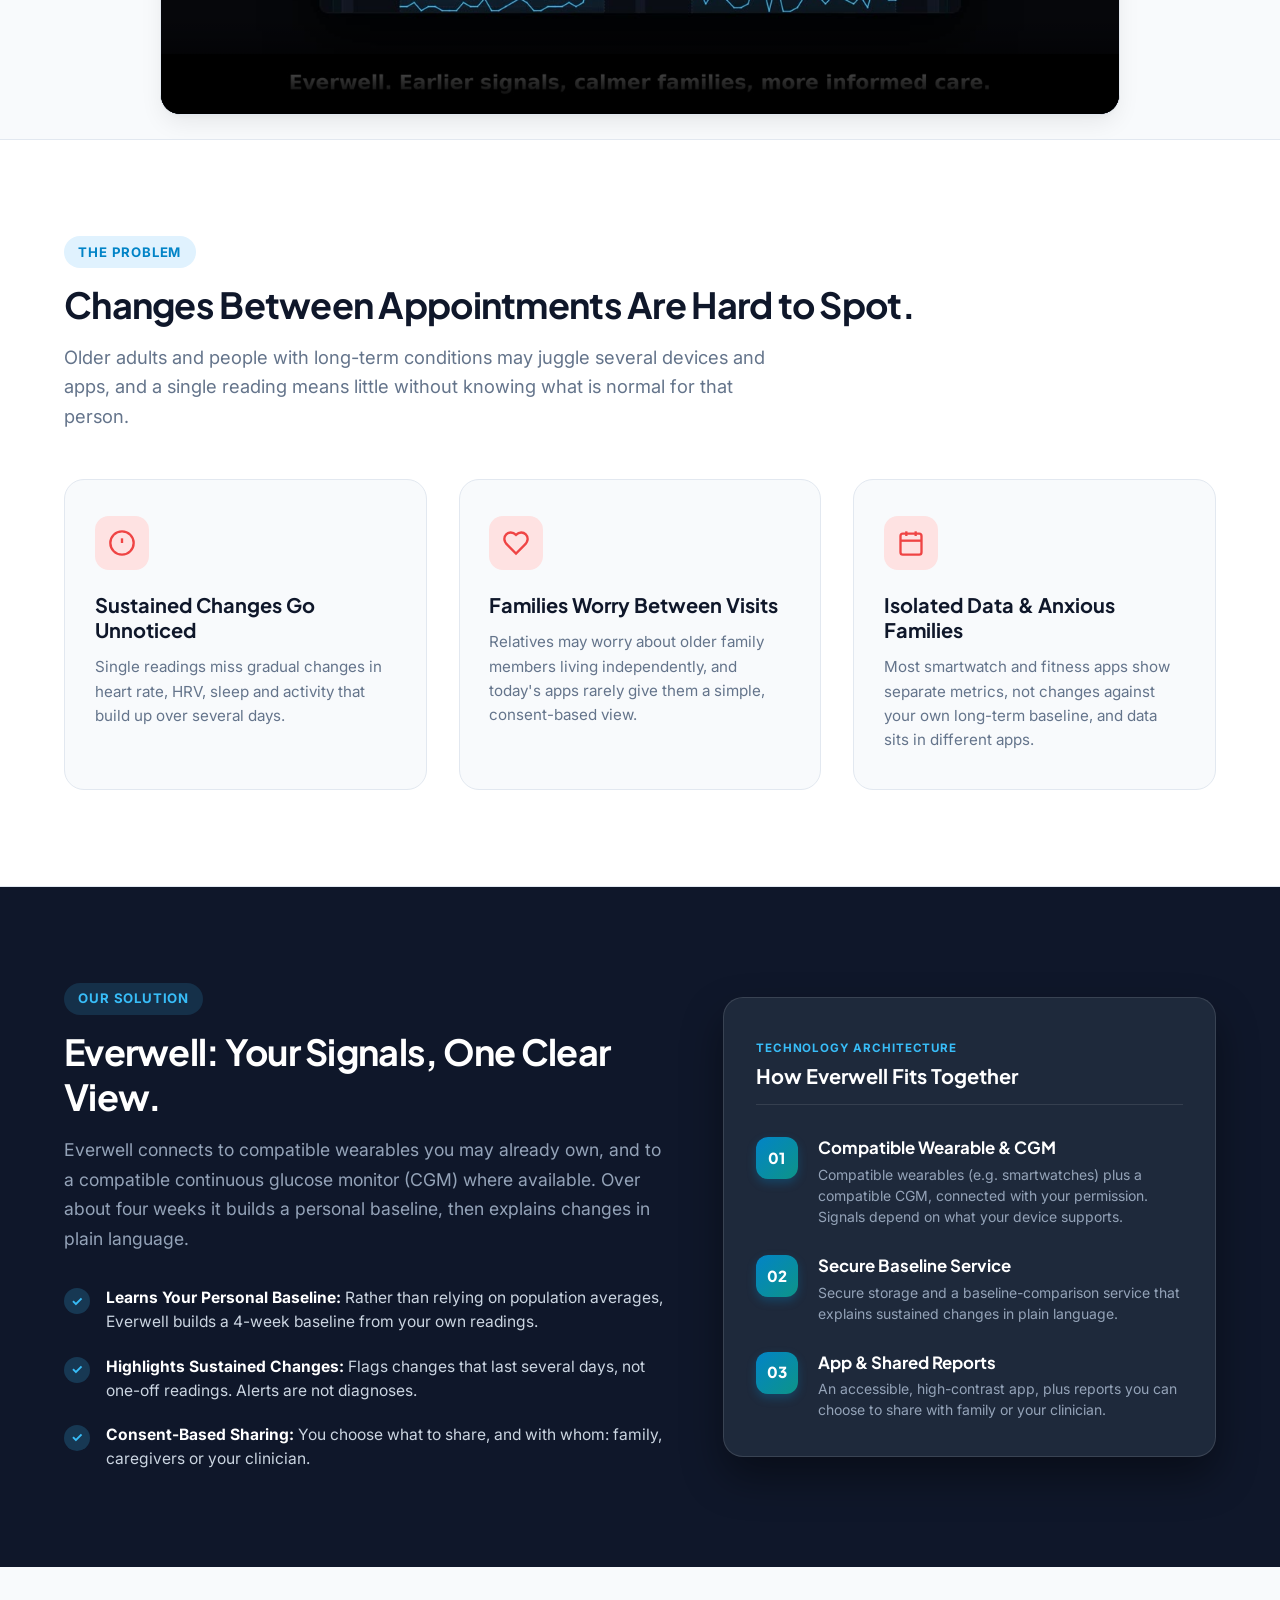
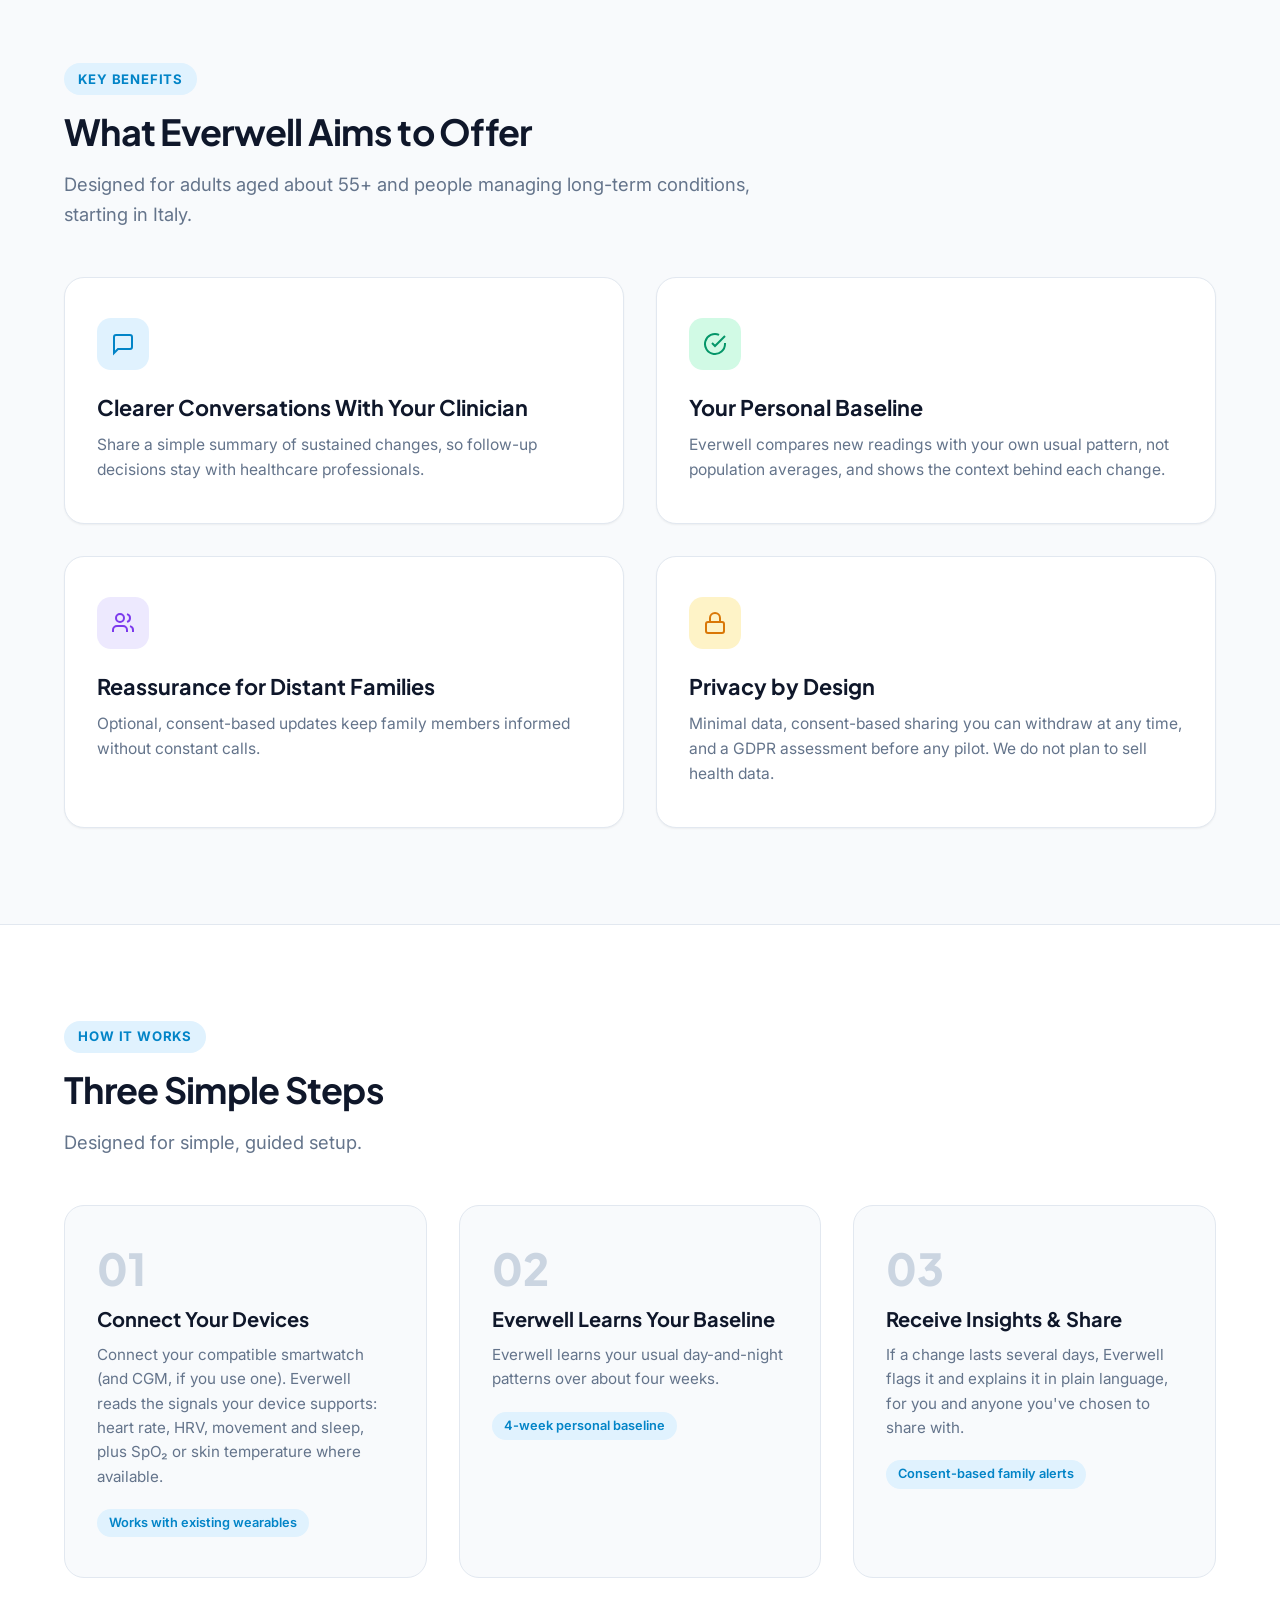
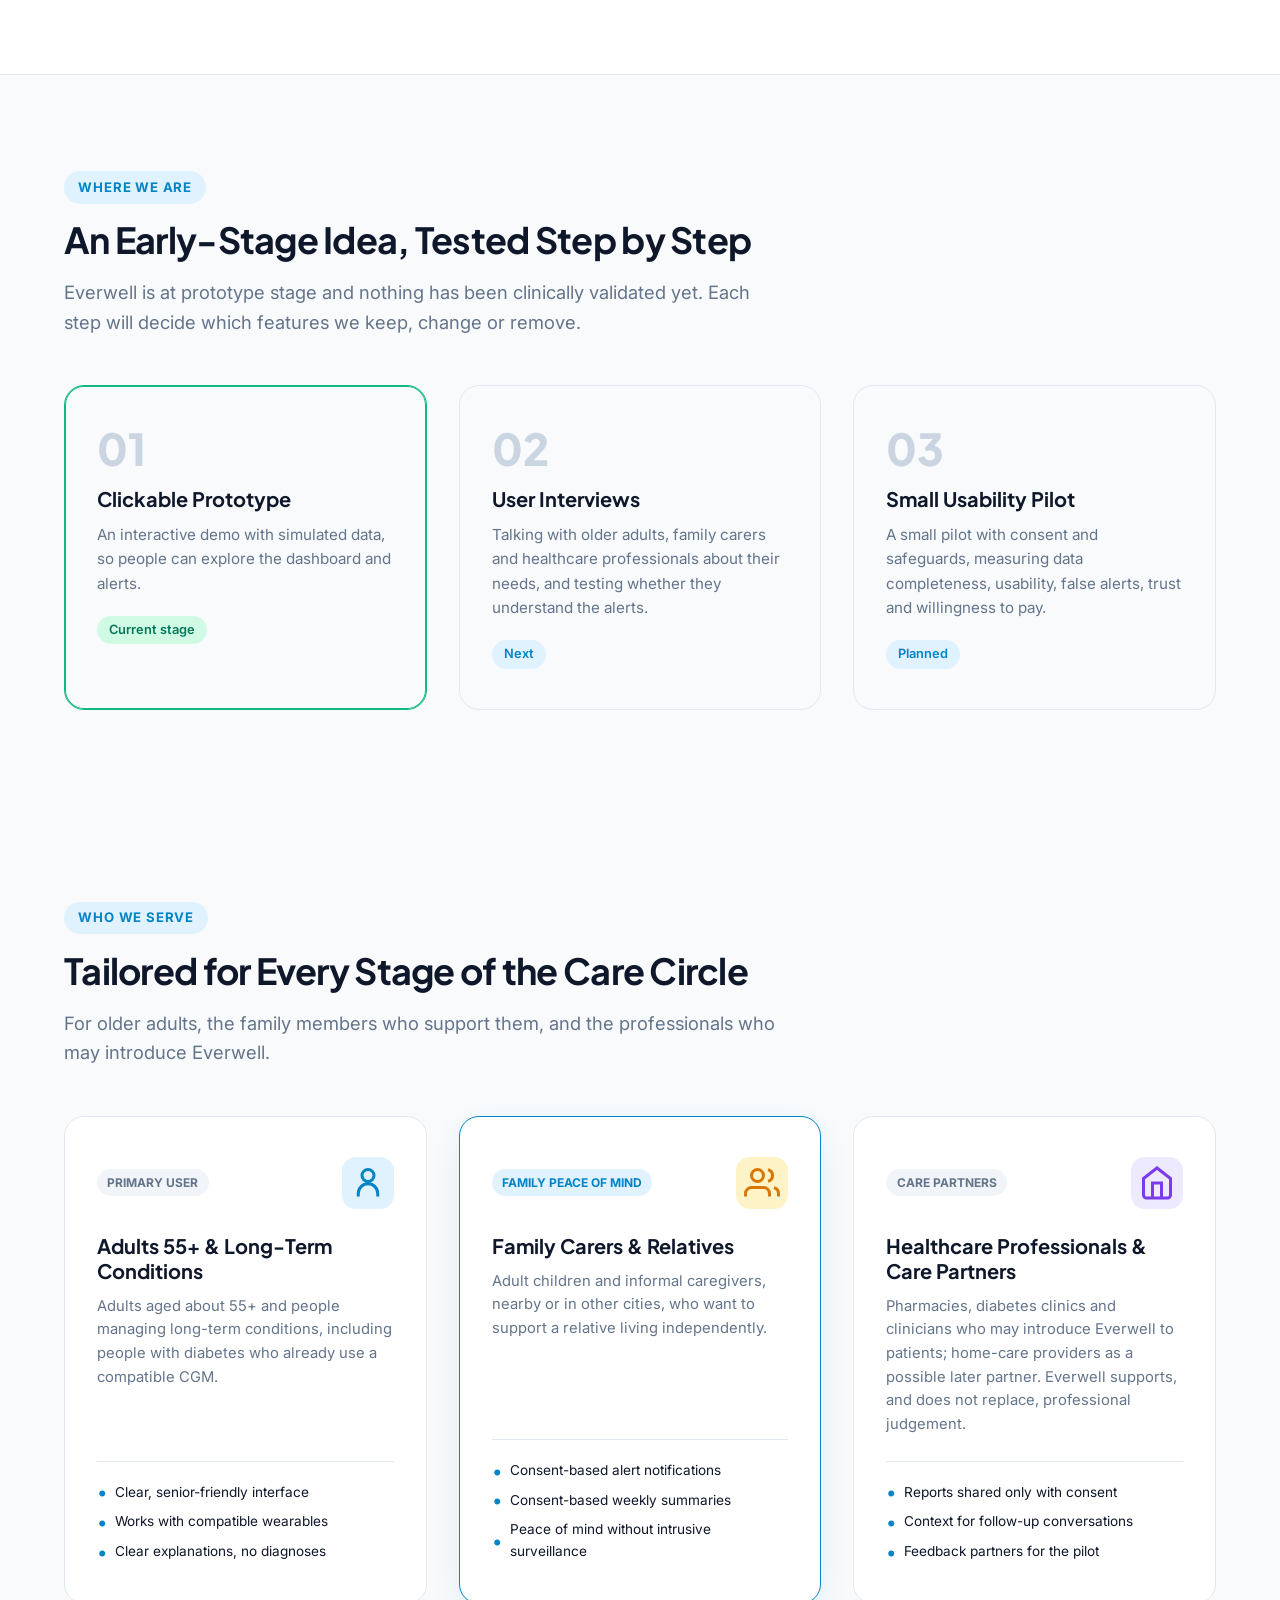
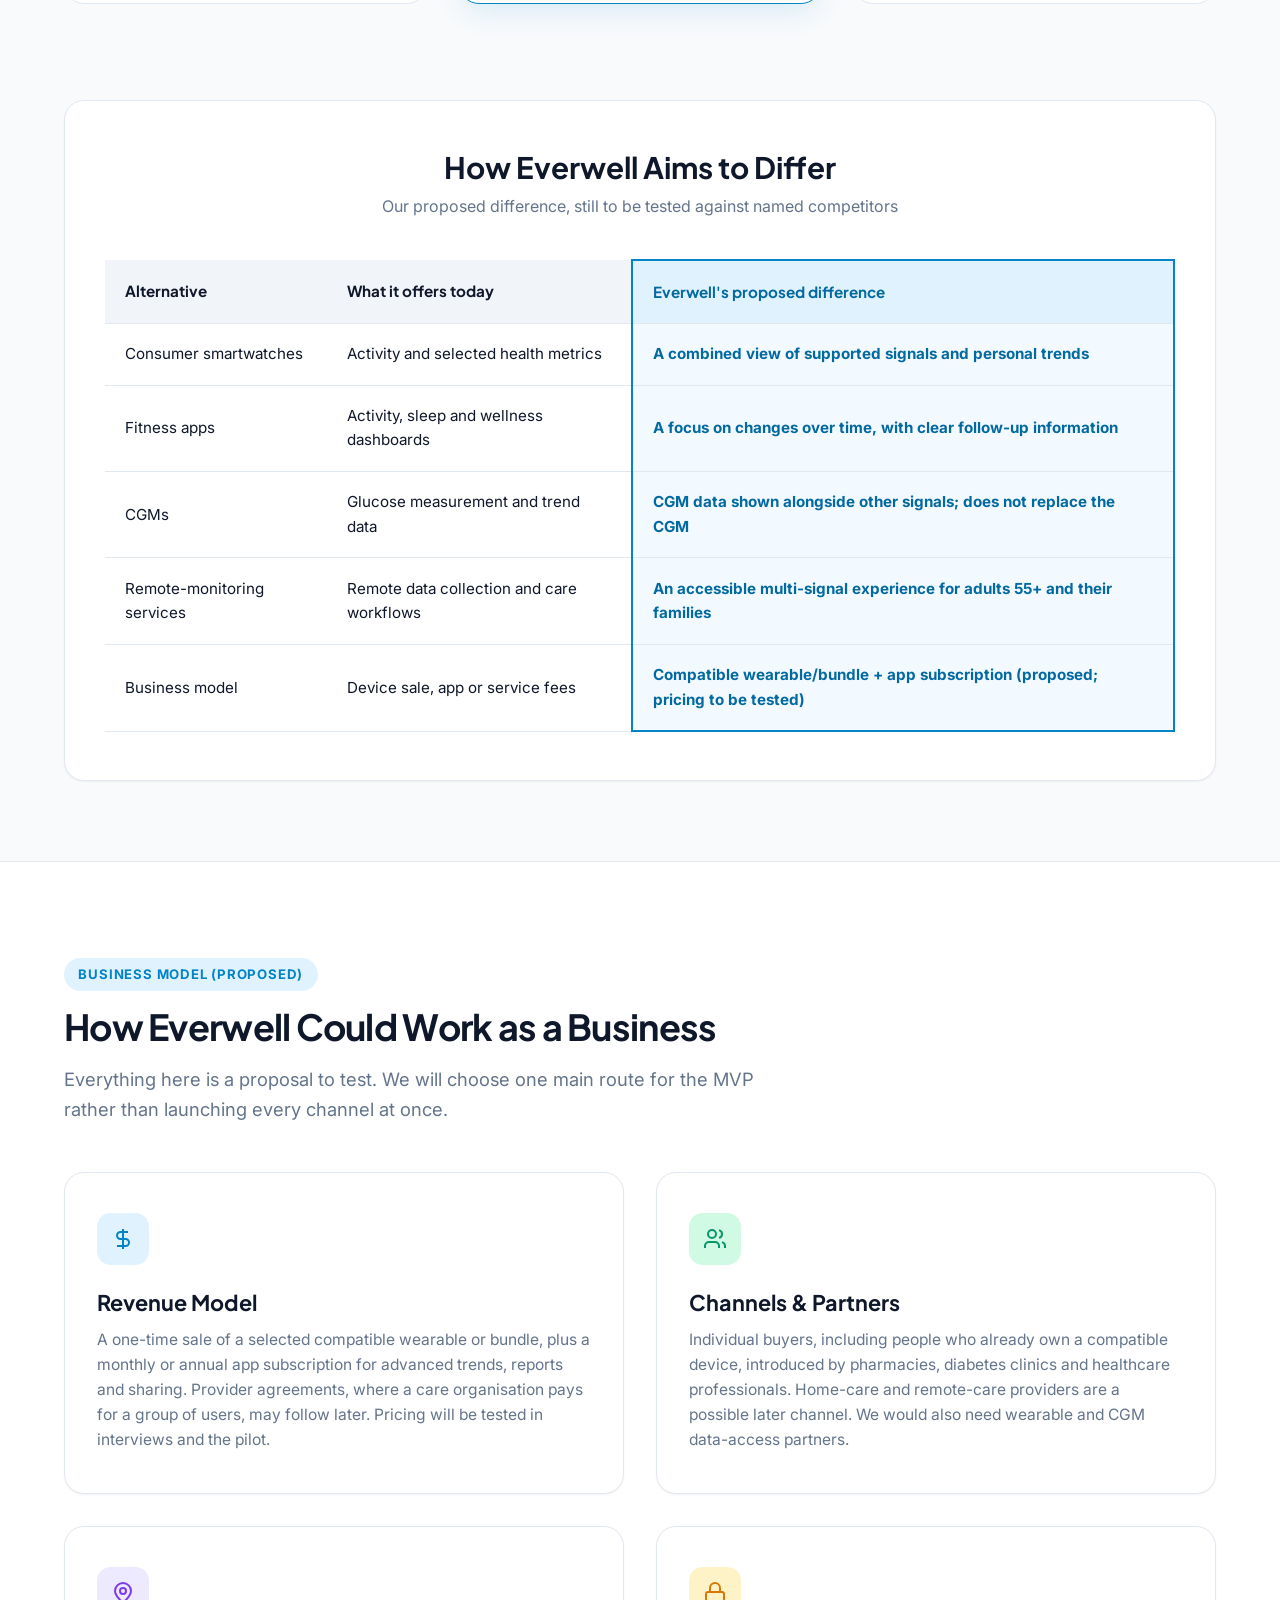
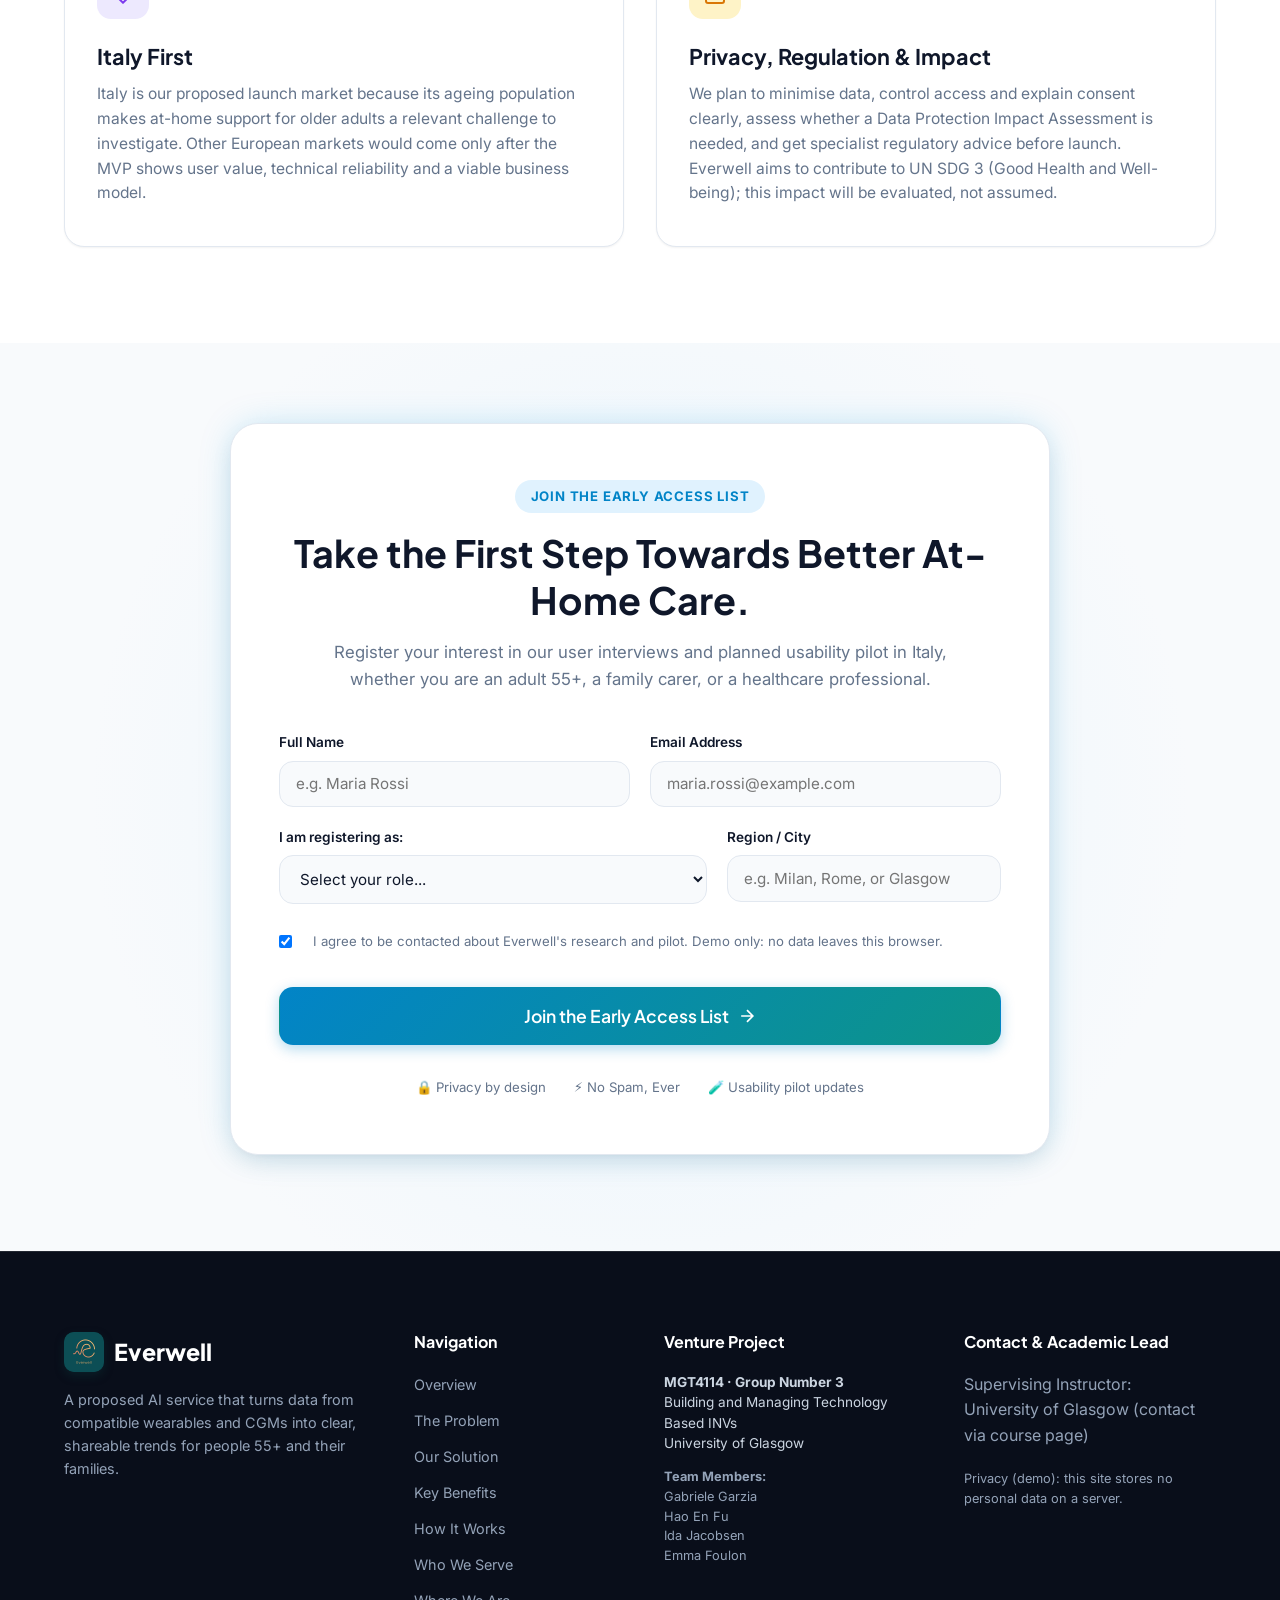
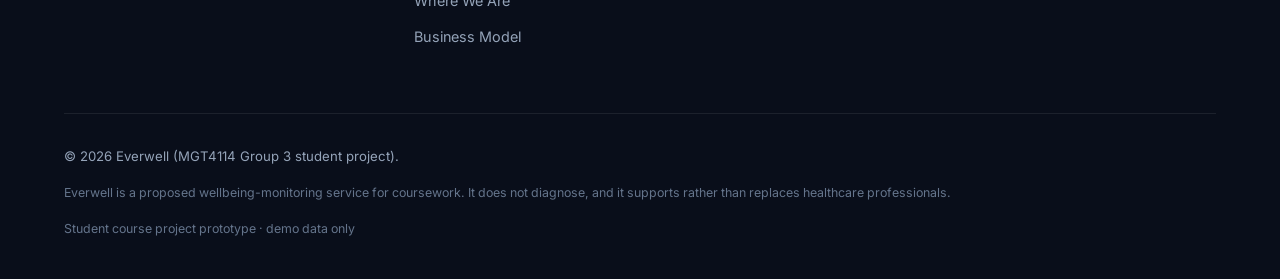
==== commit 54b2a502: "Site: use the Everwell app logo in nav and footer; add favicon and touch icon" ====
--- a/index.html
+++ b/index.html
@@ -9,6 +9,9 @@
   <link rel="preconnect" href="https://fonts.gstatic.com" crossorigin>
   <link href="https://fonts.googleapis.com/css2?family=Plus+Jakarta+Sans:wght@400;500;600;700;800&family=Inter:wght@300;400;500;600&display=swap" rel="stylesheet">
   <link rel="stylesheet" href="styles.css">
+  <link rel="icon" type="image/png" sizes="32x32" href="assets/favicon-32.png">
+  <link rel="icon" href="favicon.ico" sizes="48x48">
+  <link rel="apple-touch-icon" href="assets/apple-touch-icon.png">
 </head>
 <body>
 
@@ -17,9 +20,7 @@
     <div class="container nav-container">
       <a href="#hero" class="brand-logo">
         <div class="logo-icon">
-          <svg width="24" height="24" viewBox="0 0 24 24" fill="none" stroke="currentColor" stroke-width="2.5" stroke-linecap="round" stroke-linejoin="round">
-            <path d="M22 12h-4l-3 9L9 3l-3 9H2"/>
-          </svg>
+          <img src="assets/everwell_logo_160.png" alt="" width="40" height="40">
         </div>
         <span class="logo-text">Everwell</span>
       </a>
@@ -671,7 +672,7 @@
         <div class="footer-brand">
           <div class="brand-logo footer-logo">
             <div class="logo-icon">
-              <svg width="22" height="22" viewBox="0 0 24 24" fill="none" stroke="currentColor" stroke-width="2.5"><path d="M22 12h-4l-3 9L9 3l-3 9H2"/></svg>
+              <img src="assets/everwell_logo_160.png" alt="" width="40" height="40">
             </div>
             <span class="logo-text">Everwell</span>
           </div>
--- a/styles.css
+++ b/styles.css
@@ -212,12 +212,20 @@
   width: 40px;
   height: 40px;
   border-radius: 10px;
-  background: var(--primary-gradient);
+  background: #0C3B40;
   display: flex;
   align-items: center;
   justify-content: center;
-  color: white;
-  box-shadow: 0 4px 10px rgba(2, 132, 199, 0.3);
+  overflow: hidden;
+  flex-shrink: 0;
+  box-shadow: 0 4px 10px rgba(12, 59, 64, 0.35);
+}
+
+.logo-icon img {
+  display: block;
+  width: 100%;
+  height: 100%;
+  object-fit: cover;
 }
 
 .nav-links {
